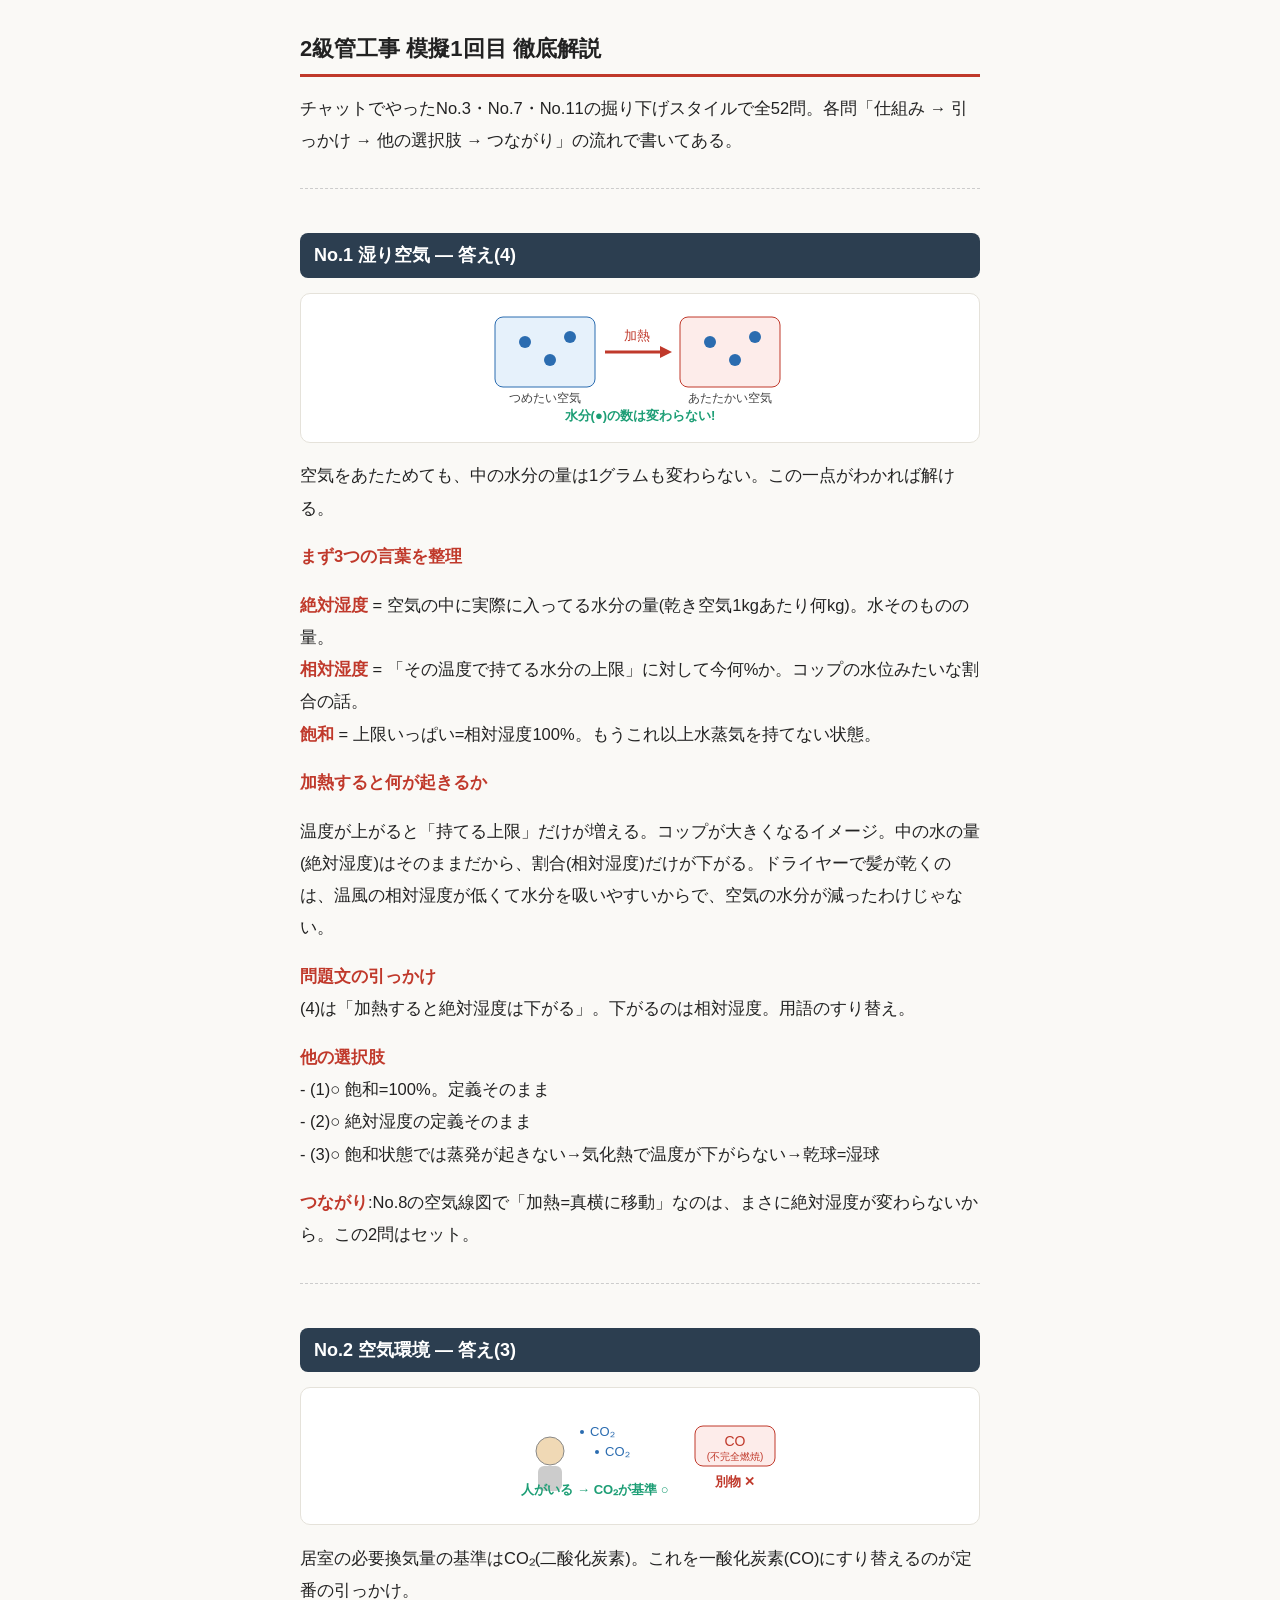
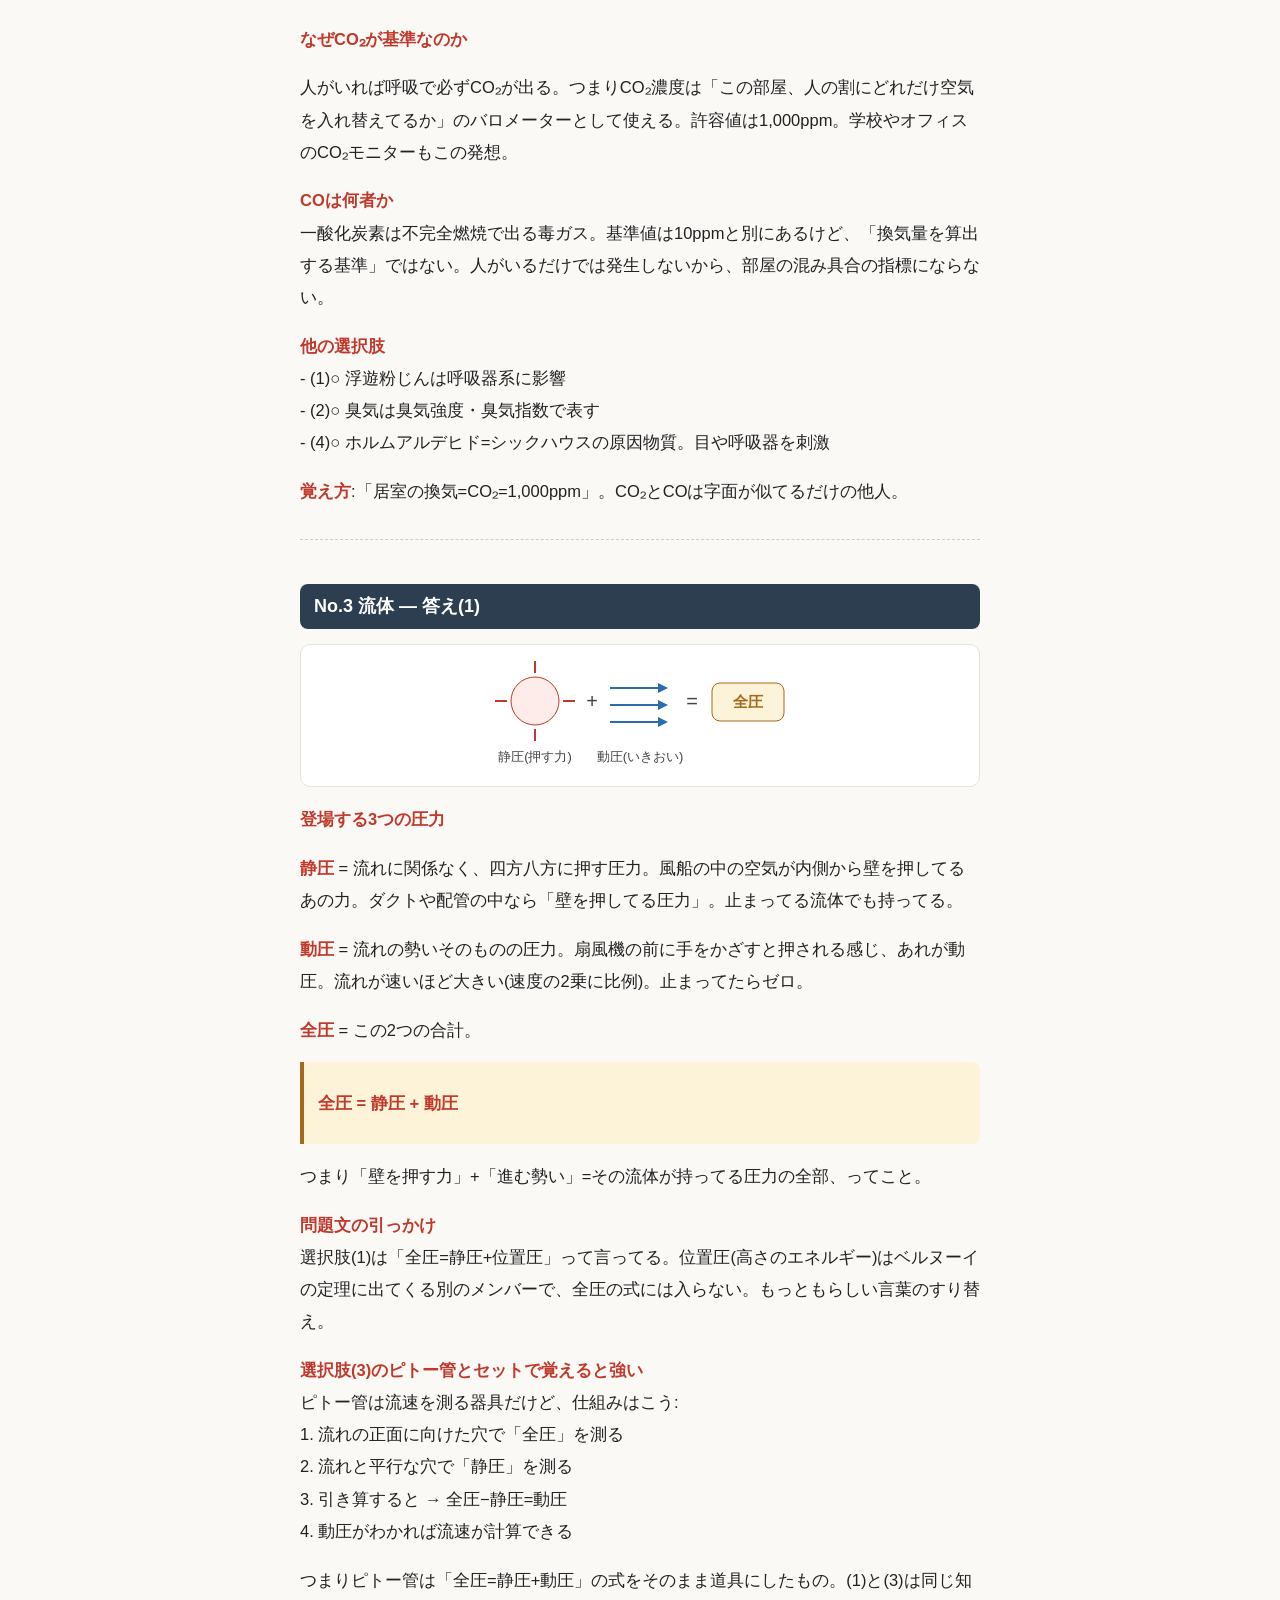
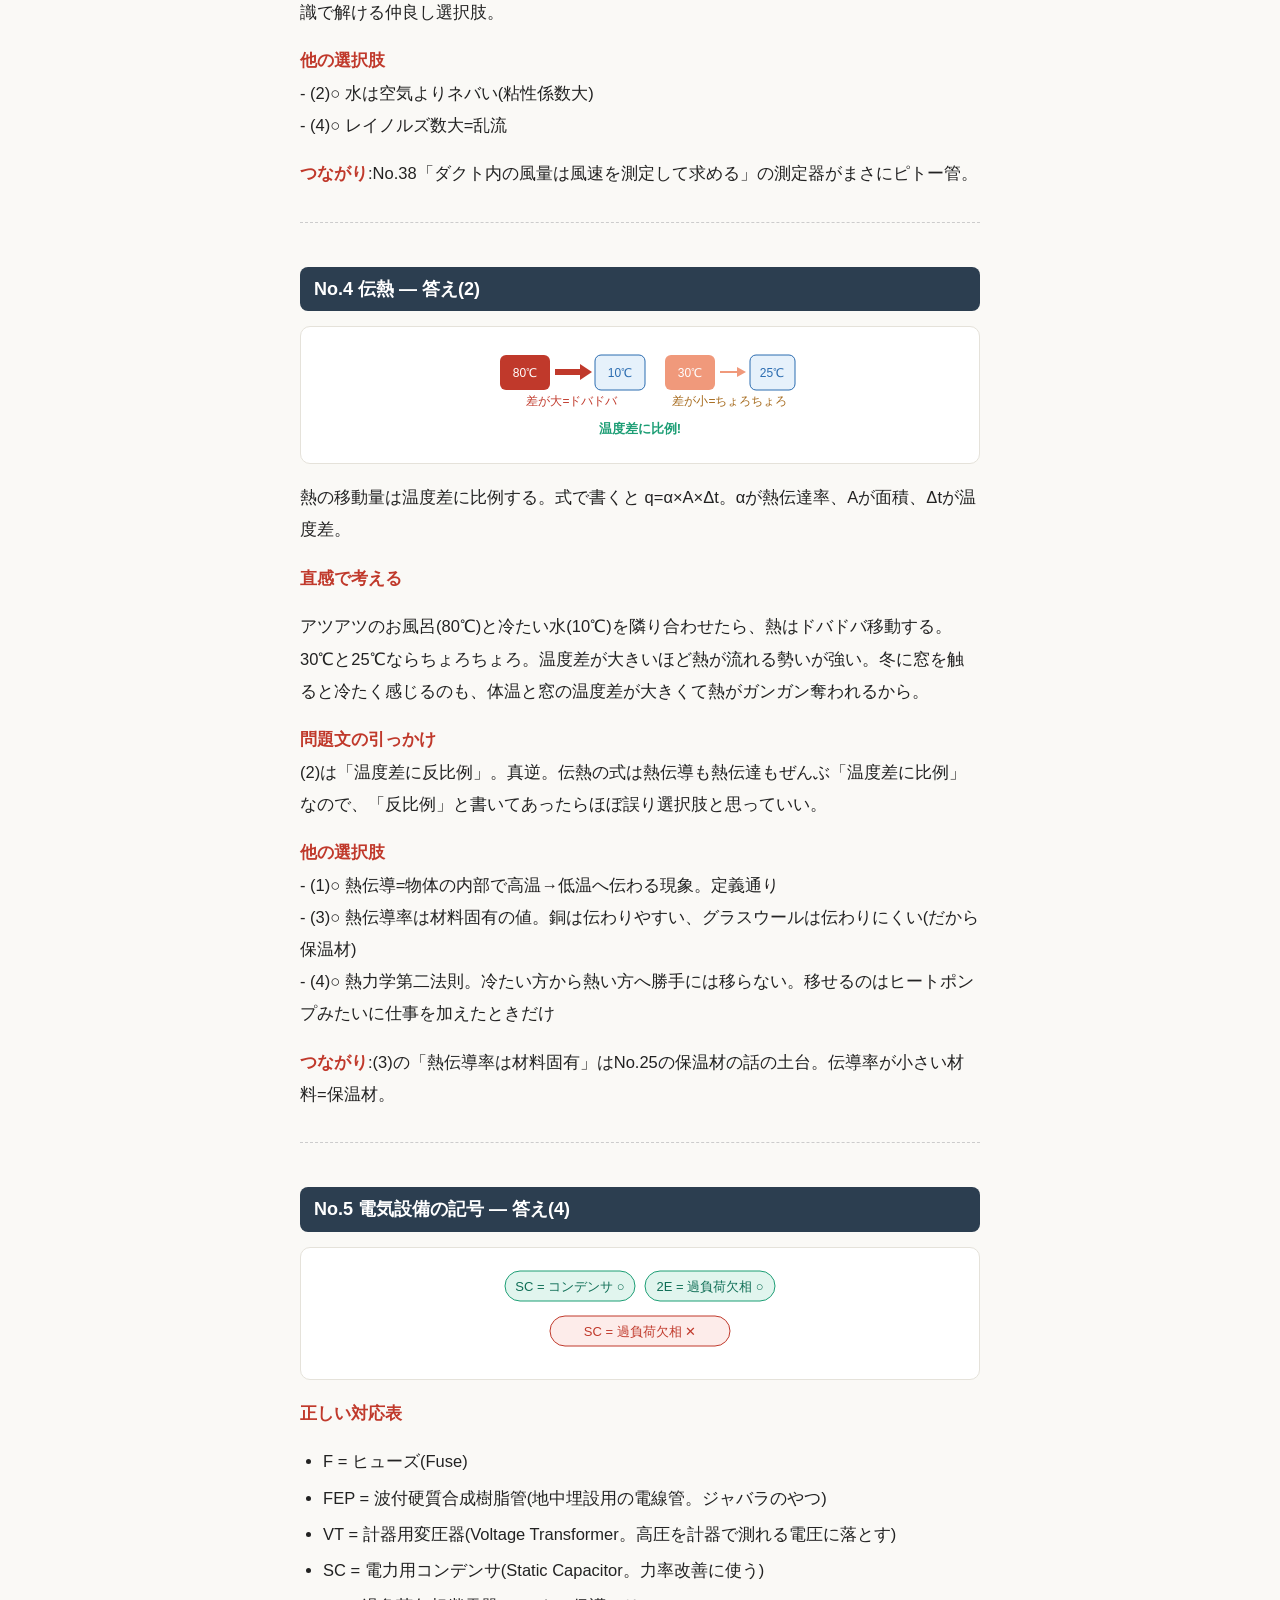
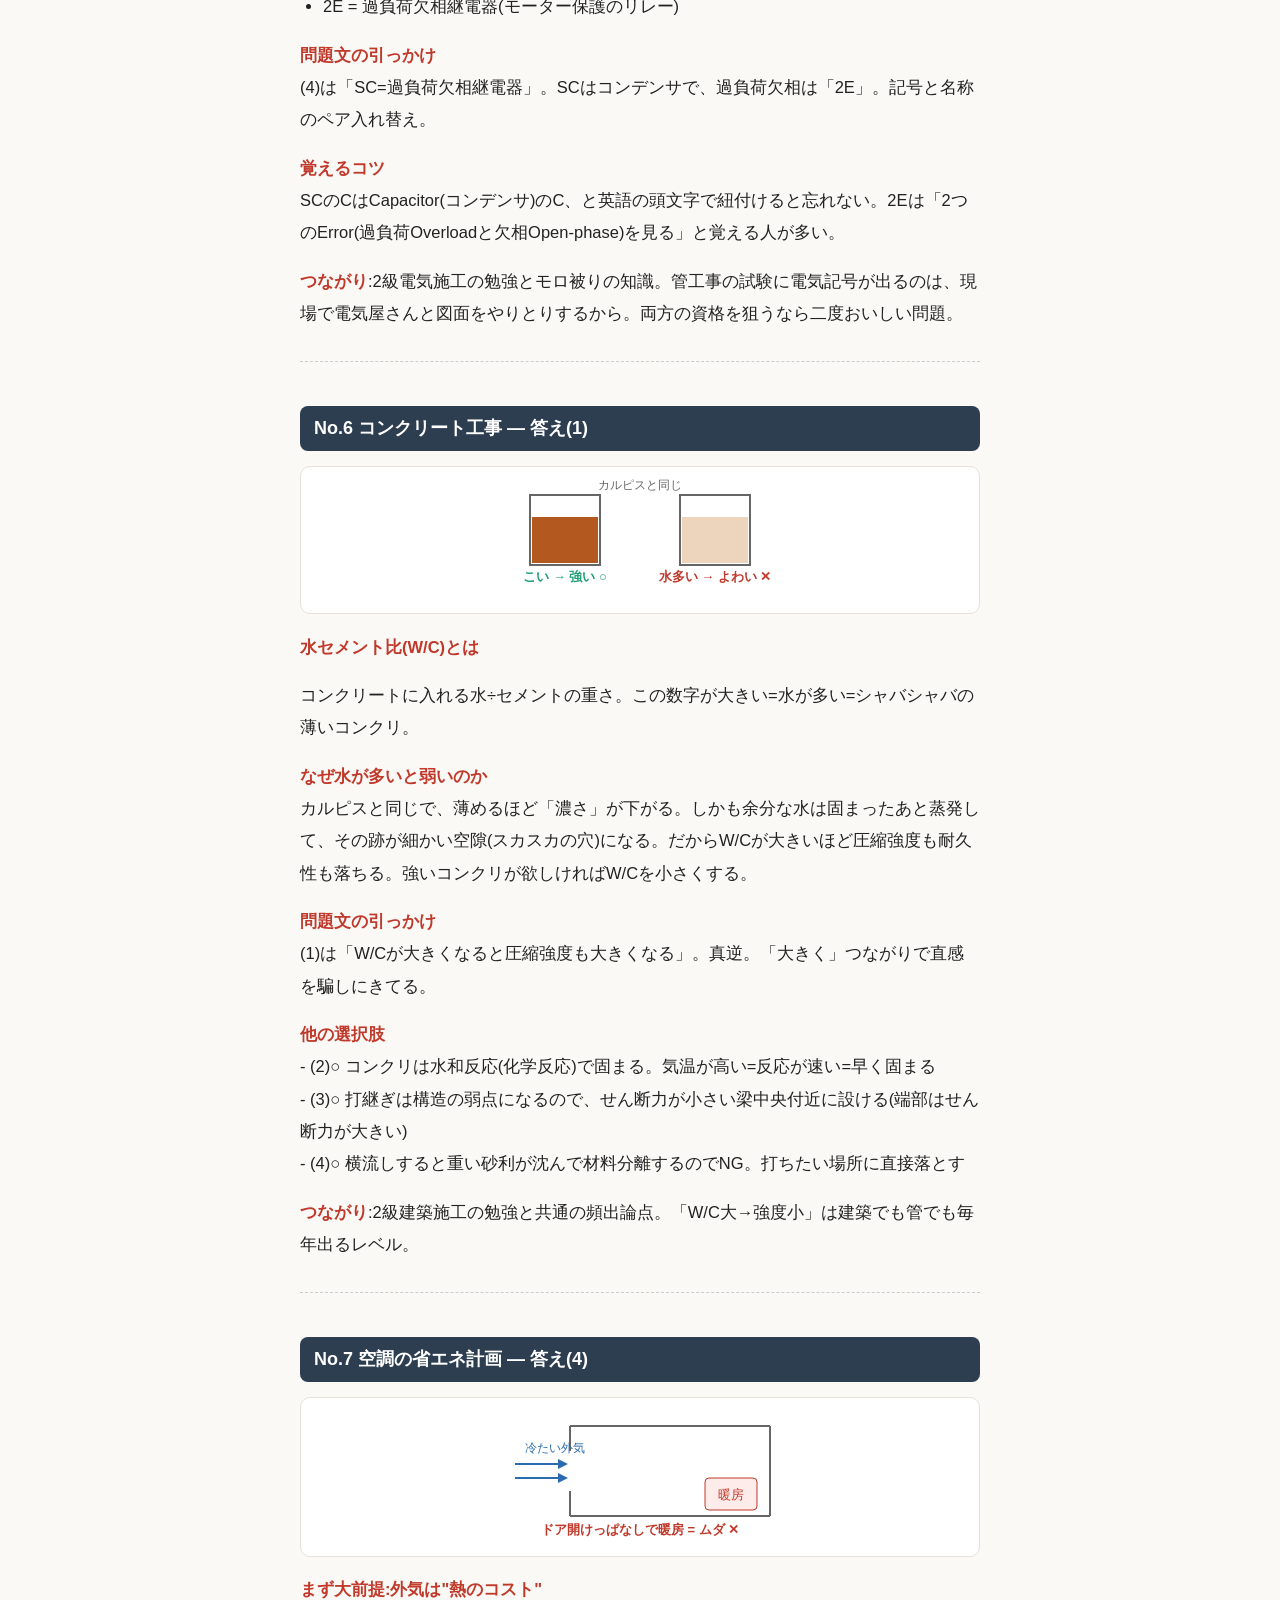
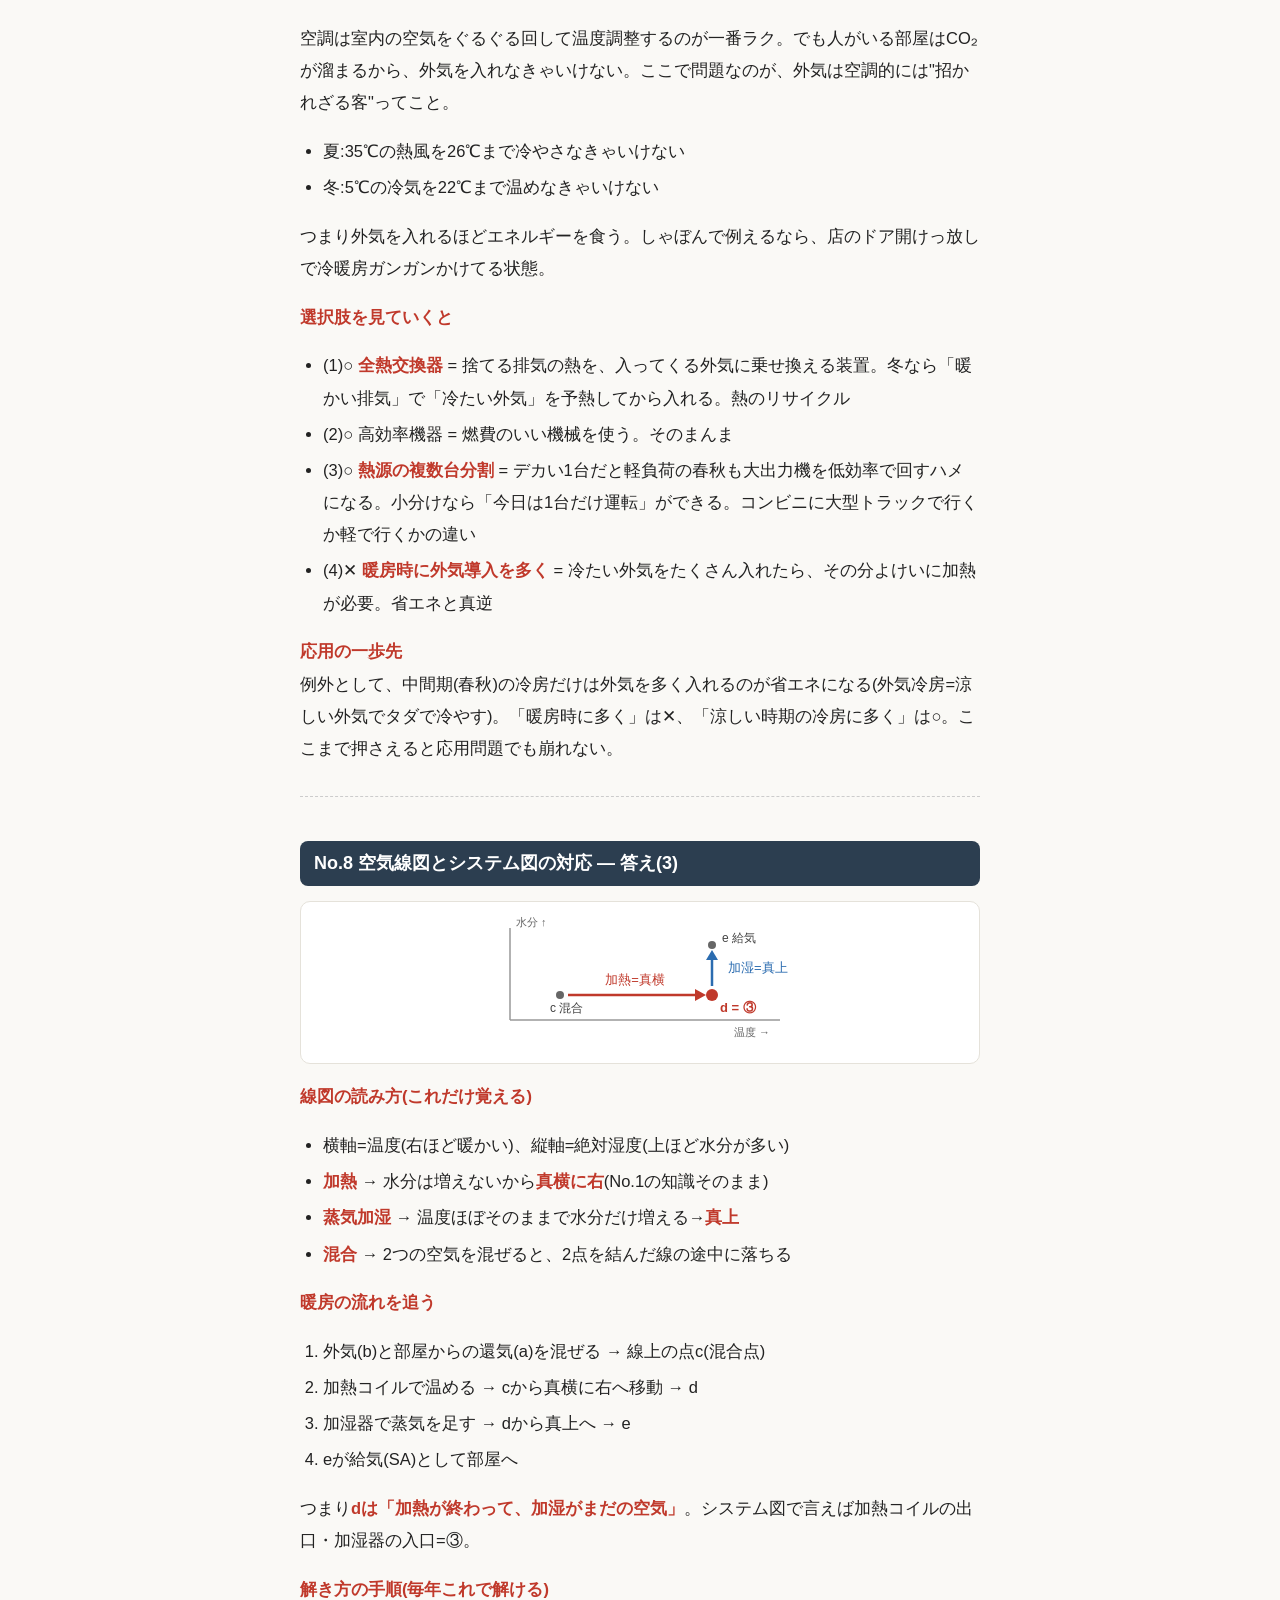
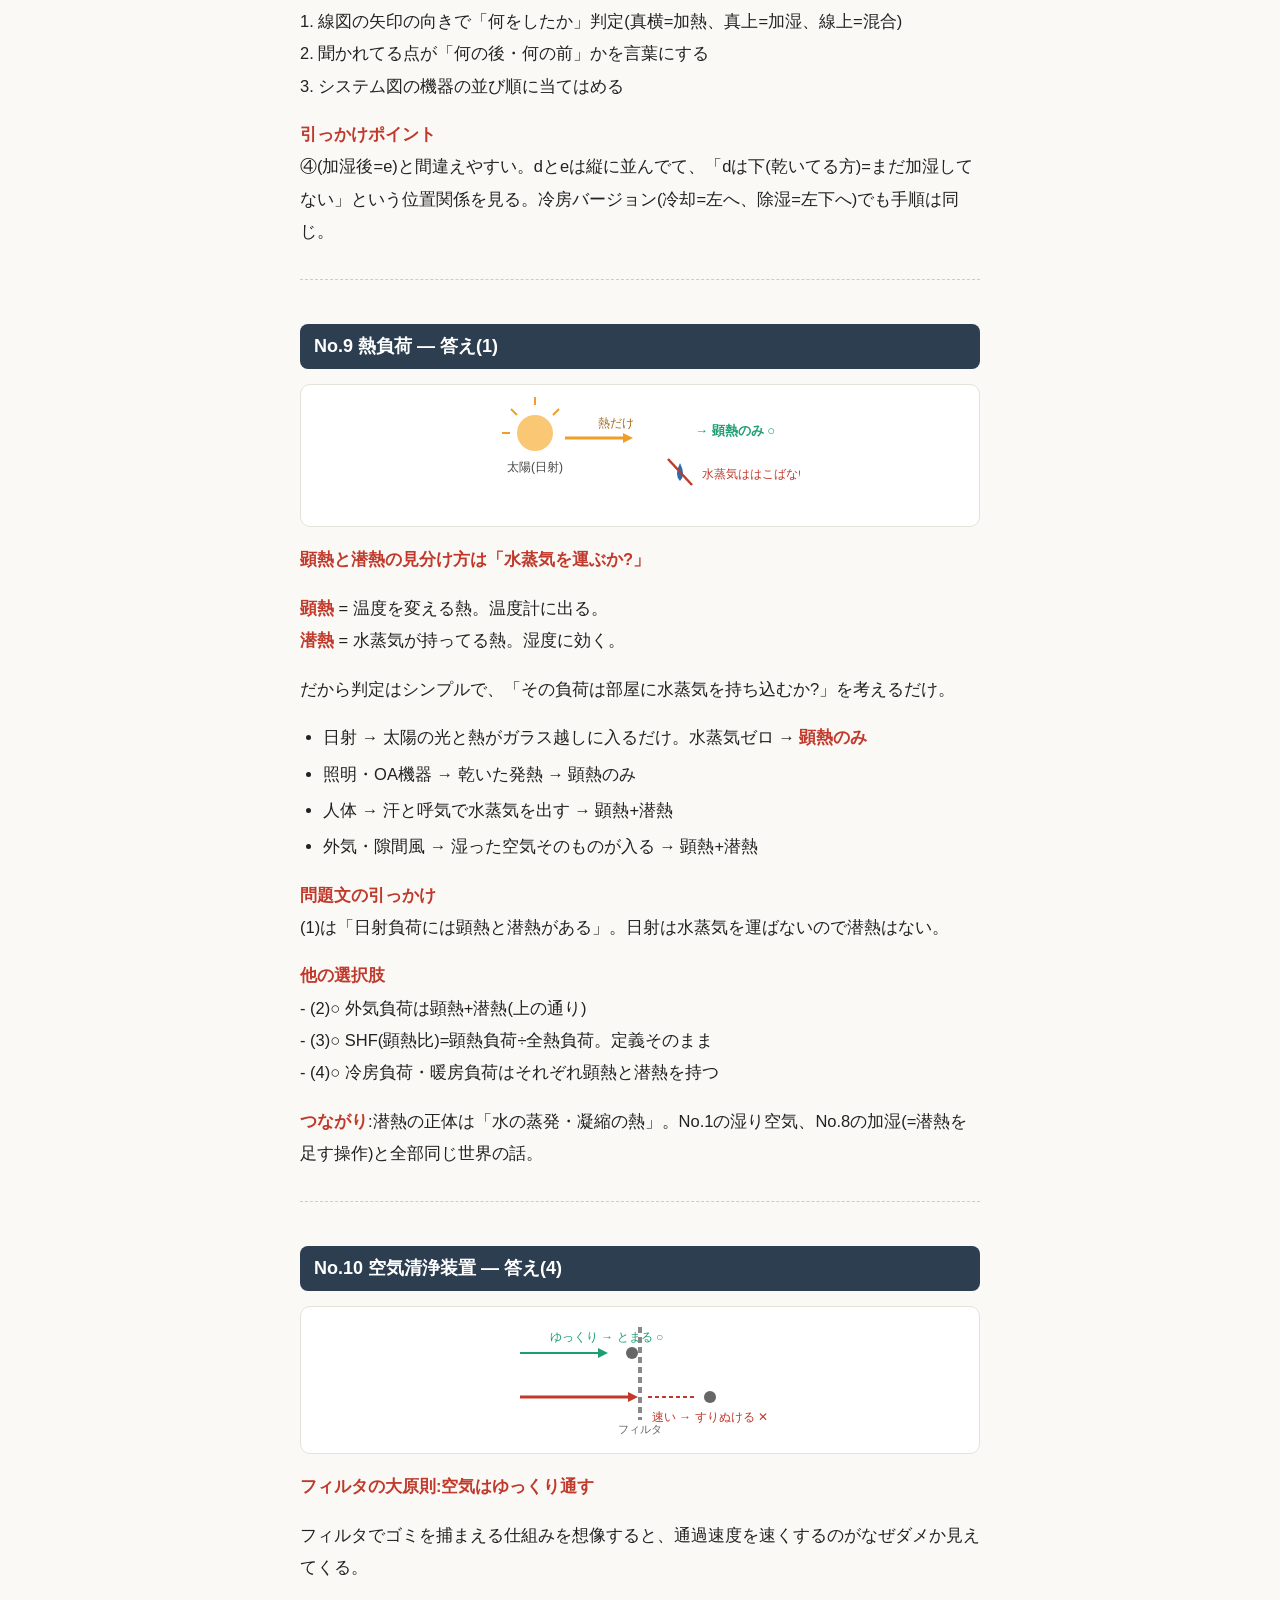
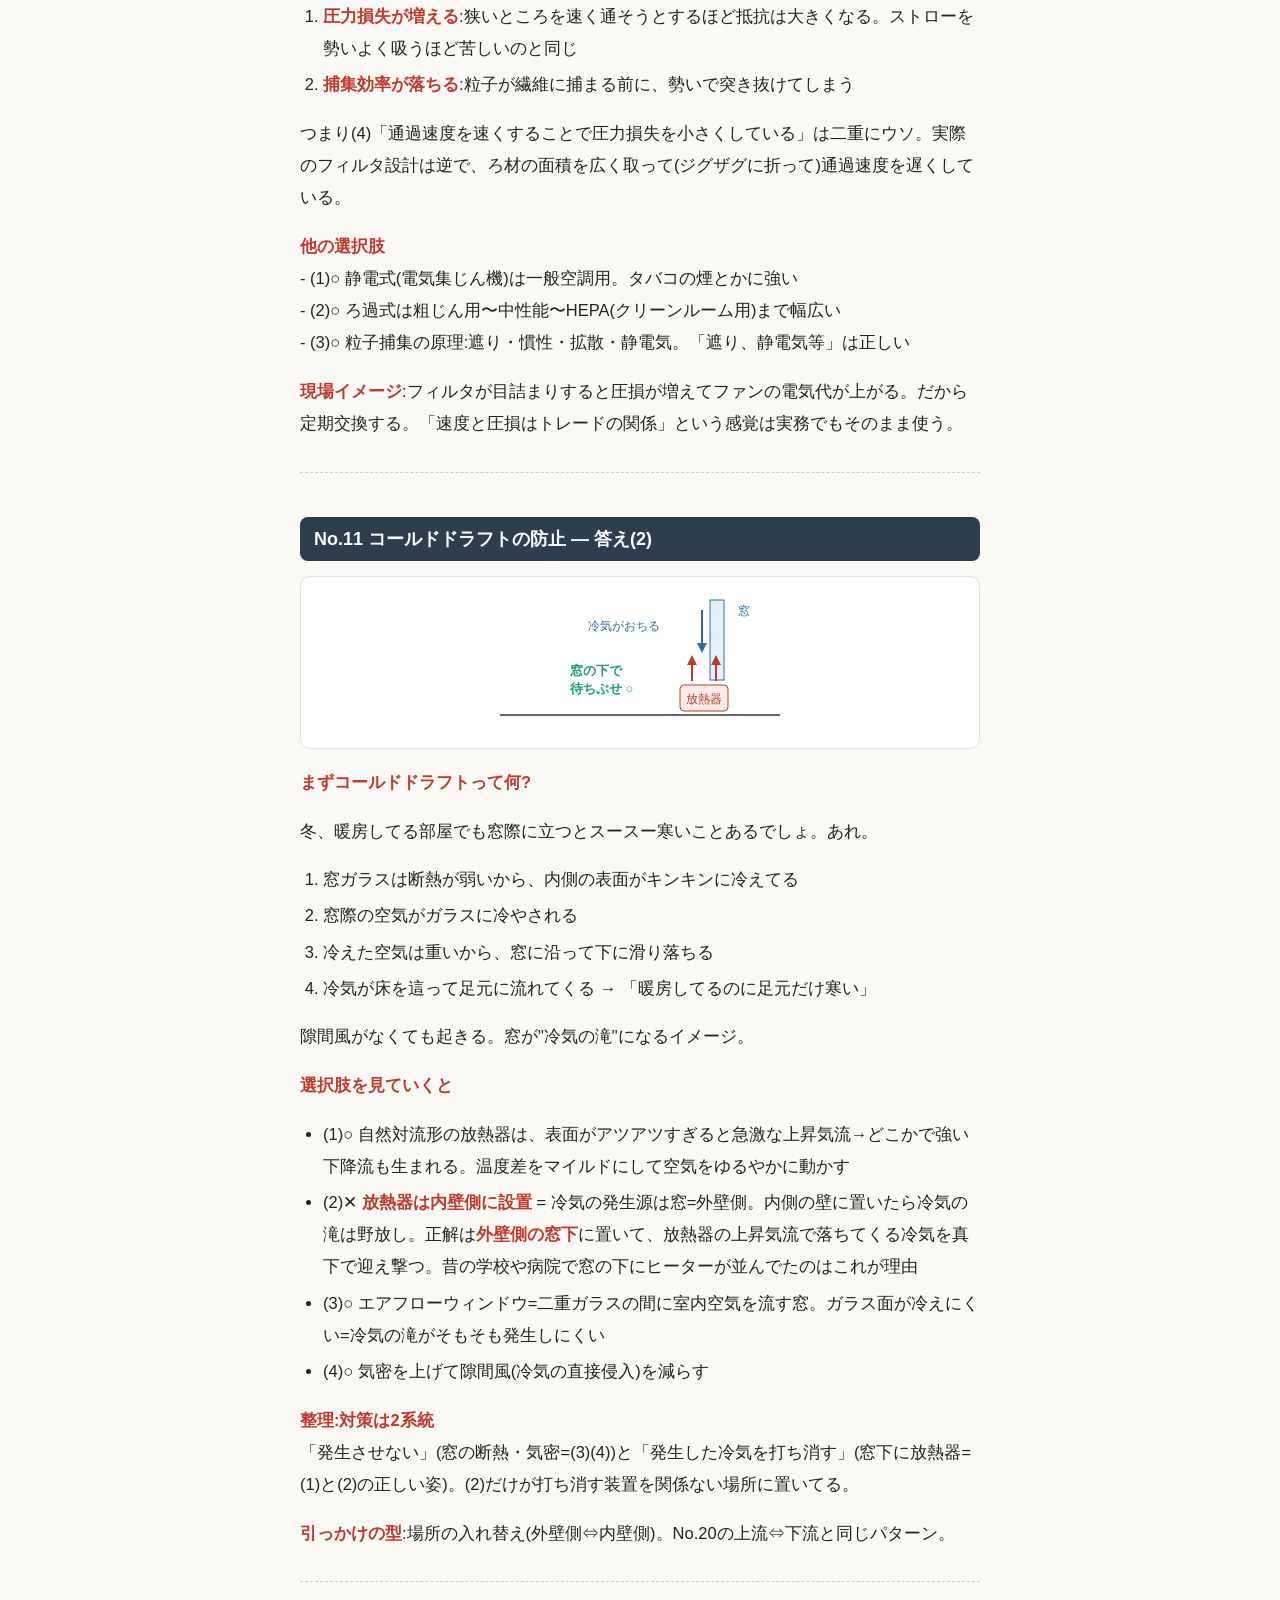
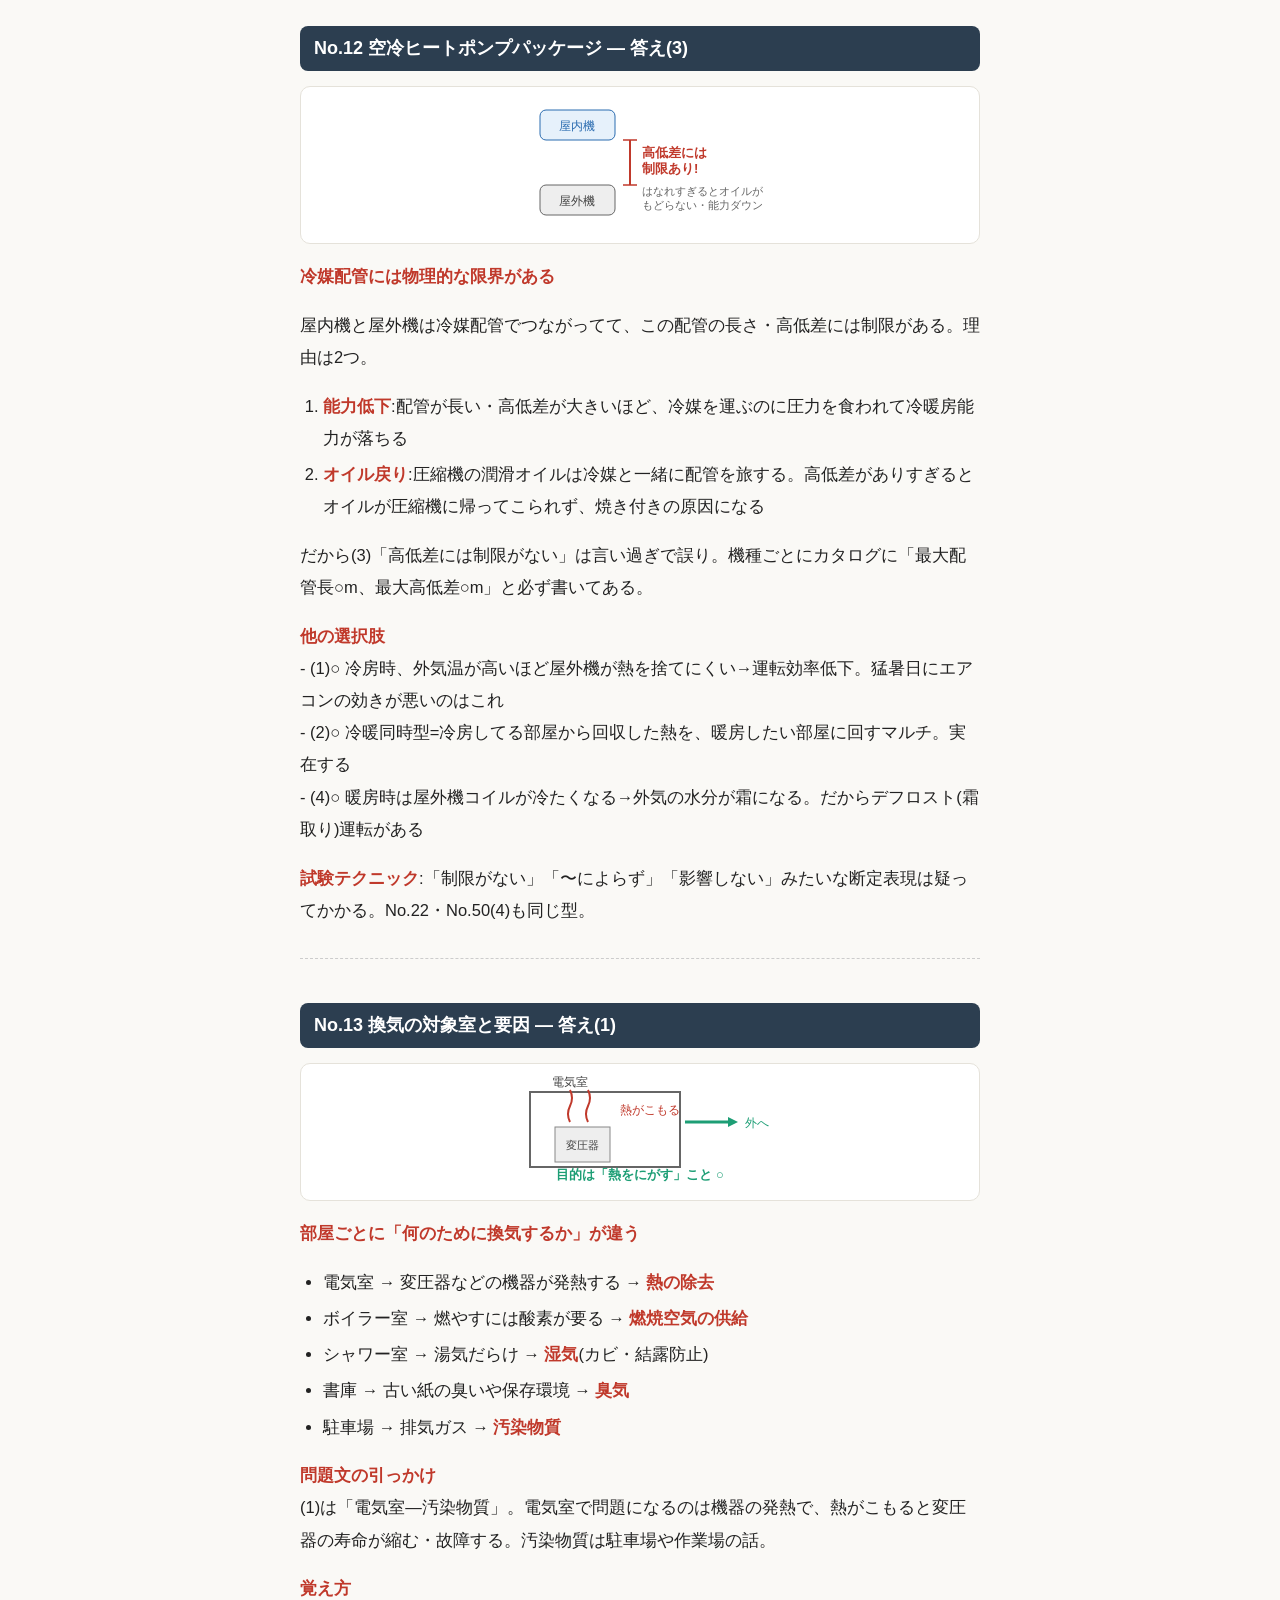
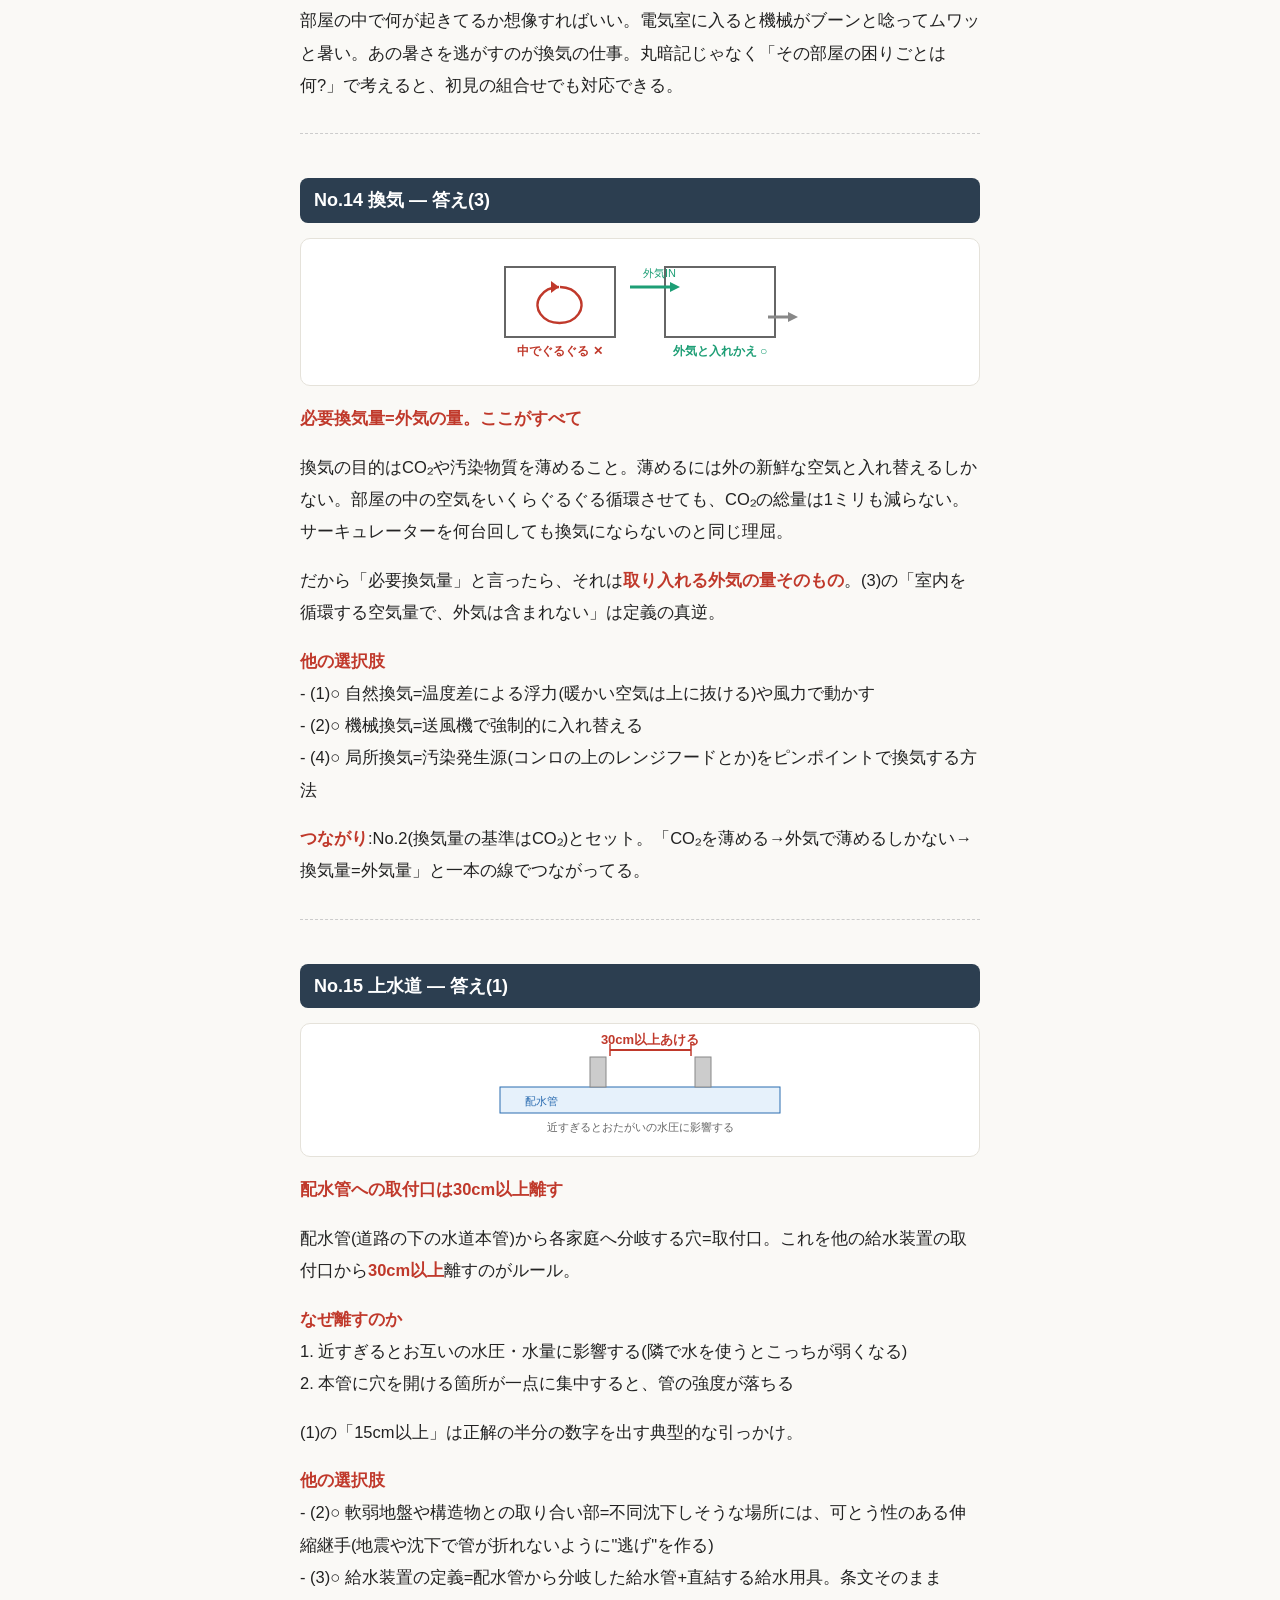
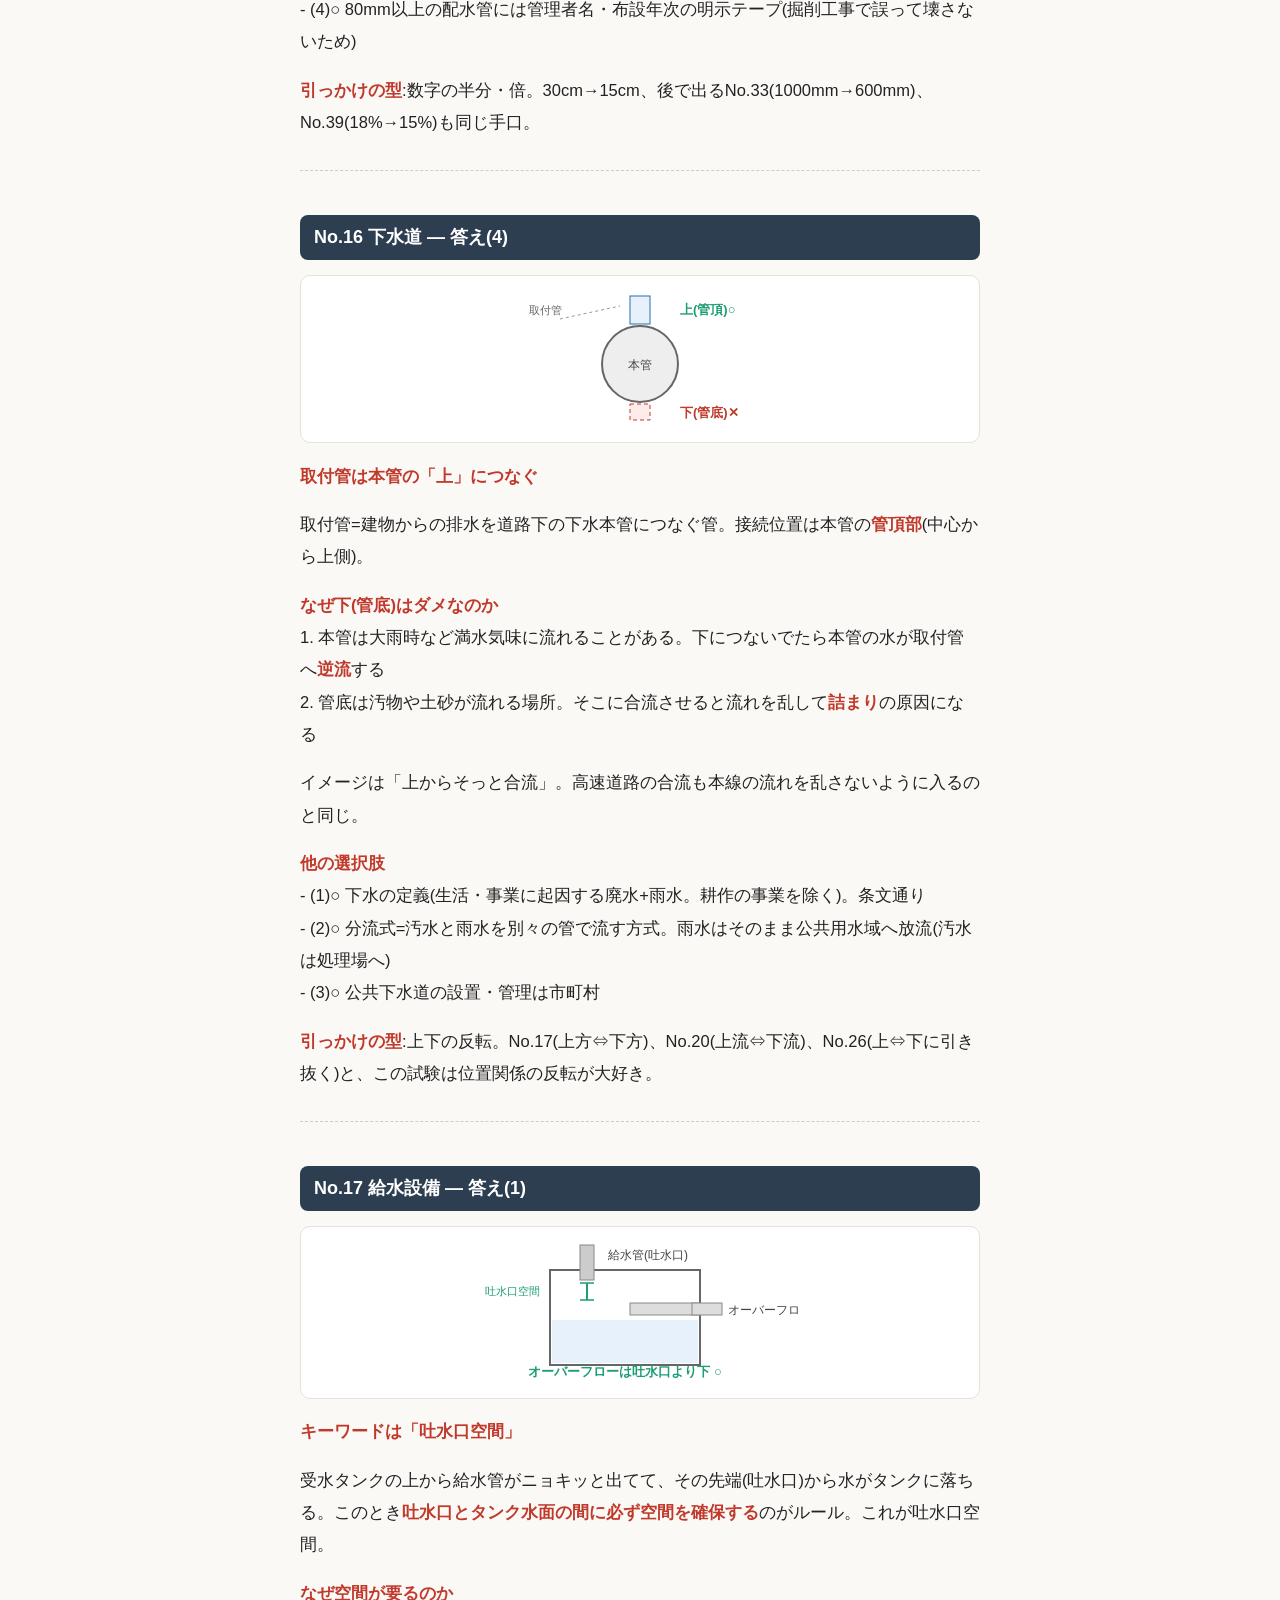
==== kankouji-mogi1-kaisetsu.html @ dda2472f "Add files via upload" ====
<!DOCTYPE html>
<html lang="ja">
<head>
<meta charset="UTF-8">
<meta name="viewport" content="width=device-width, initial-scale=1.0">
<title>2級管工事 模擬1回目 徹底解説(イラスト入り)</title>
<style>
  body { font-family: -apple-system, "Hiragino Sans", "Noto Sans JP", sans-serif; font-size: 16.5px; line-height: 1.95; color: #222; background: #faf9f6; margin: 0; padding: 16px; }
  main { max-width: 680px; margin: 0 auto; }
  h1 { font-size: 22px; border-bottom: 3px solid #c0392b; padding-bottom: 8px; line-height: 1.6; }
  h2 { font-size: 18px; background: #2c3e50; color: #fff; padding: 8px 14px; border-radius: 8px; margin-top: 44px; line-height: 1.6; }
  h1 + p, h2 + p { margin-top: 14px; }
  strong { color: #c0392b; }
  blockquote { background: #fdf3d8; border-left: 4px solid #a5691b; margin: 12px 0; padding: 8px 14px; border-radius: 0 8px 8px 0; }
  ul, ol { padding-left: 1.4em; }
  li { margin: 4px 0; }
  hr { border: none; border-top: 1px dashed #ccc; margin: 32px 0; }
  .ill { text-align: center; margin: 14px 0; background: #fff; border: 1px solid #e5e2da; border-radius: 10px; padding: 8px 0; }
  .ill svg { max-width: 100%; height: auto; }
</style>
</head>
<body>
<main>
<h1>2級管工事 模擬1回目 徹底解説</h1>
<p>チャットでやったNo.3・No.7・No.11の掘り下げスタイルで全52問。各問「仕組み → 引っかけ → 他の選択肢 → つながり」の流れで書いてある。</p>
<hr />
<h2>No.1 湿り空気 — 答え(4)</h2>
<div class="ill"><svg viewBox="0 0 320 122" width="320"><rect x="15" y="15" width="100" height="70" rx="8" fill="#e6f1fb" stroke="#2b6cb0"/><circle cx="45" cy="40" r="6" fill="#2b6cb0"/><circle cx="70" cy="58" r="6" fill="#2b6cb0"/><circle cx="90" cy="35" r="6" fill="#2b6cb0"/><text x="65" y="100" font-size="12" fill="#444" text-anchor="middle">つめたい空気</text><line x1="125" y1="50" x2="182" y2="50" stroke="#c0392b" stroke-width="3"/><polygon points="192,50 180,44 180,56" fill="#c0392b"/><text x="157" y="38" font-size="13" fill="#c0392b" text-anchor="middle">加熱</text><rect x="200" y="15" width="100" height="70" rx="8" fill="#fdecea" stroke="#c0392b"/><circle cx="230" cy="40" r="6" fill="#2b6cb0"/><circle cx="255" cy="58" r="6" fill="#2b6cb0"/><circle cx="275" cy="35" r="6" fill="#2b6cb0"/><text x="250" y="100" font-size="12" fill="#444" text-anchor="middle">あたたかい空気</text><text x="160" y="118" font-size="13" fill="#1d9e75" text-anchor="middle" font-weight="bold">水分(●)の数は変わらない!</text></svg></div>
<p>空気をあたためても、中の水分の量は1グラムも変わらない。この一点がわかれば解ける。</p>
<p><strong>まず3つの言葉を整理</strong></p>
<p><strong>絶対湿度</strong> = 空気の中に実際に入ってる水分の量(乾き空気1kgあたり何kg)。水そのものの量。<br />
<strong>相対湿度</strong> = 「その温度で持てる水分の上限」に対して今何%か。コップの水位みたいな割合の話。<br />
<strong>飽和</strong> = 上限いっぱい=相対湿度100%。もうこれ以上水蒸気を持てない状態。</p>
<p><strong>加熱すると何が起きるか</strong></p>
<p>温度が上がると「持てる上限」だけが増える。コップが大きくなるイメージ。中の水の量(絶対湿度)はそのままだから、割合(相対湿度)だけが下がる。ドライヤーで髪が乾くのは、温風の相対湿度が低くて水分を吸いやすいからで、空気の水分が減ったわけじゃない。</p>
<p><strong>問題文の引っかけ</strong><br />
(4)は「加熱すると絶対湿度は下がる」。下がるのは相対湿度。用語のすり替え。</p>
<p><strong>他の選択肢</strong><br />
- (1)○ 飽和=100%。定義そのまま<br />
- (2)○ 絶対湿度の定義そのまま<br />
- (3)○ 飽和状態では蒸発が起きない→気化熱で温度が下がらない→乾球=湿球</p>
<p><strong>つながり</strong>:No.8の空気線図で「加熱=真横に移動」なのは、まさに絶対湿度が変わらないから。この2問はセット。</p>
<hr />
<h2>No.2 空気環境 — 答え(3)</h2>
<div class="ill"><svg viewBox="0 0 320 110" width="320"><circle cx="70" cy="55" r="14" fill="#f0d9b5" stroke="#888"/><rect x="58" y="70" width="24" height="25" rx="6" fill="#ccc"/><text x="110" y="40" font-size="13" fill="#2b6cb0">CO₂</text><text x="125" y="60" font-size="13" fill="#2b6cb0">CO₂</text><circle cx="102" cy="36" r="2" fill="#2b6cb0"/><circle cx="117" cy="56" r="2" fill="#2b6cb0"/><text x="115" y="98" font-size="13" fill="#1d9e75" text-anchor="middle" font-weight="bold">人がいる → CO₂が基準 ○</text><rect x="215" y="30" width="80" height="40" rx="8" fill="#fdecea" stroke="#c0392b"/><text x="255" y="50" font-size="14" fill="#c0392b" text-anchor="middle">CO</text><text x="255" y="64" font-size="10" fill="#c0392b" text-anchor="middle">(不完全燃焼)</text><text x="255" y="90" font-size="13" fill="#c0392b" text-anchor="middle" font-weight="bold">別物 ✕</text></svg></div>
<p>居室の必要換気量の基準はCO₂(二酸化炭素)。これを一酸化炭素(CO)にすり替えるのが定番の引っかけ。</p>
<p><strong>なぜCO₂が基準なのか</strong></p>
<p>人がいれば呼吸で必ずCO₂が出る。つまりCO₂濃度は「この部屋、人の割にどれだけ空気を入れ替えてるか」のバロメーターとして使える。許容値は1,000ppm。学校やオフィスのCO₂モニターもこの発想。</p>
<p><strong>COは何者か</strong><br />
一酸化炭素は不完全燃焼で出る毒ガス。基準値は10ppmと別にあるけど、「換気量を算出する基準」ではない。人がいるだけでは発生しないから、部屋の混み具合の指標にならない。</p>
<p><strong>他の選択肢</strong><br />
- (1)○ 浮遊粉じんは呼吸器系に影響<br />
- (2)○ 臭気は臭気強度・臭気指数で表す<br />
- (4)○ ホルムアルデヒド=シックハウスの原因物質。目や呼吸器を刺激</p>
<p><strong>覚え方</strong>:「居室の換気=CO₂=1,000ppm」。CO₂とCOは字面が似てるだけの他人。</p>
<hr />
<h2>No.3 流体 — 答え(1)</h2>
<div class="ill"><svg viewBox="0 0 320 115" width="320"><circle cx="55" cy="48" r="24" fill="#fdecea" stroke="#c0392b"/><line x1="55" y1="20" x2="55" y2="8" stroke="#c0392b" stroke-width="2"/><line x1="55" y1="76" x2="55" y2="88" stroke="#c0392b" stroke-width="2"/><line x1="27" y1="48" x2="15" y2="48" stroke="#c0392b" stroke-width="2"/><line x1="83" y1="48" x2="95" y2="48" stroke="#c0392b" stroke-width="2"/><text x="55" y="108" font-size="13" fill="#444" text-anchor="middle">静圧(押す力)</text><text x="112" y="55" font-size="20" fill="#444" text-anchor="middle">+</text><line x1="130" y1="35" x2="180" y2="35" stroke="#2b6cb0" stroke-width="2"/><polygon points="188,35 178,30 178,40" fill="#2b6cb0"/><line x1="130" y1="52" x2="180" y2="52" stroke="#2b6cb0" stroke-width="2"/><polygon points="188,52 178,47 178,57" fill="#2b6cb0"/><line x1="130" y1="69" x2="180" y2="69" stroke="#2b6cb0" stroke-width="2"/><polygon points="188,69 178,64 178,74" fill="#2b6cb0"/><text x="160" y="108" font-size="13" fill="#444" text-anchor="middle">動圧(いきおい)</text><text x="212" y="55" font-size="20" fill="#444" text-anchor="middle">=</text><rect x="232" y="30" width="72" height="38" rx="8" fill="#fdf3d8" stroke="#a5691b"/><text x="268" y="54" font-size="15" fill="#a5691b" text-anchor="middle" font-weight="bold">全圧</text></svg></div>
<p><strong>登場する3つの圧力</strong></p>
<p><strong>静圧</strong> = 流れに関係なく、四方八方に押す圧力。風船の中の空気が内側から壁を押してるあの力。ダクトや配管の中なら「壁を押してる圧力」。止まってる流体でも持ってる。</p>
<p><strong>動圧</strong> = 流れの勢いそのものの圧力。扇風機の前に手をかざすと押される感じ、あれが動圧。流れが速いほど大きい(速度の2乗に比例)。止まってたらゼロ。</p>
<p><strong>全圧</strong> = この2つの合計。</p>
<blockquote>
<p><strong>全圧 = 静圧 + 動圧</strong></p>
</blockquote>
<p>つまり「壁を押す力」+「進む勢い」=その流体が持ってる圧力の全部、ってこと。</p>
<p><strong>問題文の引っかけ</strong><br />
選択肢(1)は「全圧=静圧+位置圧」って言ってる。位置圧(高さのエネルギー)はベルヌーイの定理に出てくる別のメンバーで、全圧の式には入らない。もっともらしい言葉のすり替え。</p>
<p><strong>選択肢(3)のピトー管とセットで覚えると強い</strong><br />
ピトー管は流速を測る器具だけど、仕組みはこう:<br />
1. 流れの正面に向けた穴で「全圧」を測る<br />
2. 流れと平行な穴で「静圧」を測る<br />
3. 引き算すると → 全圧−静圧=動圧<br />
4. 動圧がわかれば流速が計算できる</p>
<p>つまりピトー管は「全圧=静圧+動圧」の式をそのまま道具にしたもの。(1)と(3)は同じ知識で解ける仲良し選択肢。</p>
<p><strong>他の選択肢</strong><br />
- (2)○ 水は空気よりネバい(粘性係数大)<br />
- (4)○ レイノルズ数大=乱流</p>
<p><strong>つながり</strong>:No.38「ダクト内の風量は風速を測定して求める」の測定器がまさにピトー管。</p>
<hr />
<h2>No.4 伝熱 — 答え(2)</h2>
<div class="ill"><svg viewBox="0 0 320 110" width="320"><rect x="20" y="20" width="50" height="35" rx="6" fill="#c0392b"/><text x="45" y="42" font-size="12" fill="#fff" text-anchor="middle">80℃</text><rect x="115" y="20" width="50" height="35" rx="6" fill="#e6f1fb" stroke="#2b6cb0"/><text x="140" y="42" font-size="12" fill="#2b6cb0" text-anchor="middle">10℃</text><line x1="75" y1="37" x2="105" y2="37" stroke="#c0392b" stroke-width="6"/><polygon points="112,37 100,29 100,45" fill="#c0392b"/><text x="92" y="70" font-size="12" fill="#c0392b" text-anchor="middle">差が大=ドバドバ</text><rect x="185" y="20" width="50" height="35" rx="6" fill="#f0997b"/><text x="210" y="42" font-size="12" fill="#fff" text-anchor="middle">30℃</text><rect x="270" y="20" width="45" height="35" rx="6" fill="#e6f1fb" stroke="#2b6cb0"/><text x="292" y="42" font-size="12" fill="#2b6cb0" text-anchor="middle">25℃</text><line x1="240" y1="37" x2="260" y2="37" stroke="#f0997b" stroke-width="2"/><polygon points="266,37 257,32 257,42" fill="#f0997b"/><text x="250" y="70" font-size="12" fill="#a5691b" text-anchor="middle">差が小=ちょろちょろ</text><text x="160" y="98" font-size="13" fill="#1d9e75" text-anchor="middle" font-weight="bold">温度差に比例!</text></svg></div>
<p>熱の移動量は温度差に比例する。式で書くと q=α×A×Δt。αが熱伝達率、Aが面積、Δtが温度差。</p>
<p><strong>直感で考える</strong></p>
<p>アツアツのお風呂(80℃)と冷たい水(10℃)を隣り合わせたら、熱はドバドバ移動する。30℃と25℃ならちょろちょろ。温度差が大きいほど熱が流れる勢いが強い。冬に窓を触ると冷たく感じるのも、体温と窓の温度差が大きくて熱がガンガン奪われるから。</p>
<p><strong>問題文の引っかけ</strong><br />
(2)は「温度差に反比例」。真逆。伝熱の式は熱伝導も熱伝達もぜんぶ「温度差に比例」なので、「反比例」と書いてあったらほぼ誤り選択肢と思っていい。</p>
<p><strong>他の選択肢</strong><br />
- (1)○ 熱伝導=物体の内部で高温→低温へ伝わる現象。定義通り<br />
- (3)○ 熱伝導率は材料固有の値。銅は伝わりやすい、グラスウールは伝わりにくい(だから保温材)<br />
- (4)○ 熱力学第二法則。冷たい方から熱い方へ勝手には移らない。移せるのはヒートポンプみたいに仕事を加えたときだけ</p>
<p><strong>つながり</strong>:(3)の「熱伝導率は材料固有」はNo.25の保温材の話の土台。伝導率が小さい材料=保温材。</p>
<hr />
<h2>No.5 電気設備の記号 — 答え(4)</h2>
<div class="ill"><svg viewBox="0 0 320 105" width="320"><rect x="25" y="15" width="130" height="30" rx="15" fill="#e1f5ee" stroke="#1d9e75"/><text x="90" y="35" font-size="13" fill="#0f6e56" text-anchor="middle">SC = コンデンサ ○</text><rect x="165" y="15" width="130" height="30" rx="15" fill="#e1f5ee" stroke="#1d9e75"/><text x="230" y="35" font-size="13" fill="#0f6e56" text-anchor="middle">2E = 過負荷欠相 ○</text><rect x="70" y="60" width="180" height="30" rx="15" fill="#fdecea" stroke="#c0392b"/><text x="160" y="80" font-size="13" fill="#c0392b" text-anchor="middle">SC = 過負荷欠相 ✕</text></svg></div>
<p><strong>正しい対応表</strong></p>
<ul>
<li>F = ヒューズ(Fuse)</li>
<li>FEP = 波付硬質合成樹脂管(地中埋設用の電線管。ジャバラのやつ)</li>
<li>VT = 計器用変圧器(Voltage Transformer。高圧を計器で測れる電圧に落とす)</li>
<li>SC = 電力用コンデンサ(Static Capacitor。力率改善に使う)</li>
<li>2E = 過負荷欠相継電器(モーター保護のリレー)</li>
</ul>
<p><strong>問題文の引っかけ</strong><br />
(4)は「SC=過負荷欠相継電器」。SCはコンデンサで、過負荷欠相は「2E」。記号と名称のペア入れ替え。</p>
<p><strong>覚えるコツ</strong><br />
SCのCはCapacitor(コンデンサ)のC、と英語の頭文字で紐付けると忘れない。2Eは「2つのError(過負荷Overloadと欠相Open-phase)を見る」と覚える人が多い。</p>
<p><strong>つながり</strong>:2級電気施工の勉強とモロ被りの知識。管工事の試験に電気記号が出るのは、現場で電気屋さんと図面をやりとりするから。両方の資格を狙うなら二度おいしい問題。</p>
<hr />
<h2>No.6 コンクリート工事 — 答え(1)</h2>
<div class="ill"><svg viewBox="0 0 320 120" width="320"><rect x="52" y="42" width="66" height="46" fill="#b3591f"/><rect x="50" y="20" width="70" height="70" fill="none" stroke="#666" stroke-width="2"/><text x="85" y="106" font-size="13" fill="#1d9e75" text-anchor="middle" font-weight="bold">こい → 強い ○</text><rect x="202" y="42" width="66" height="46" fill="#ecd4bd"/><rect x="200" y="20" width="70" height="70" fill="none" stroke="#666" stroke-width="2"/><text x="235" y="106" font-size="13" fill="#c0392b" text-anchor="middle" font-weight="bold">水多い → よわい ✕</text><text x="160" y="14" font-size="12" fill="#666" text-anchor="middle">カルピスと同じ</text></svg></div>
<p><strong>水セメント比(W/C)とは</strong></p>
<p>コンクリートに入れる水÷セメントの重さ。この数字が大きい=水が多い=シャバシャバの薄いコンクリ。</p>
<p><strong>なぜ水が多いと弱いのか</strong><br />
カルピスと同じで、薄めるほど「濃さ」が下がる。しかも余分な水は固まったあと蒸発して、その跡が細かい空隙(スカスカの穴)になる。だからW/Cが大きいほど圧縮強度も耐久性も落ちる。強いコンクリが欲しければW/Cを小さくする。</p>
<p><strong>問題文の引っかけ</strong><br />
(1)は「W/Cが大きくなると圧縮強度も大きくなる」。真逆。「大きく」つながりで直感を騙しにきてる。</p>
<p><strong>他の選択肢</strong><br />
- (2)○ コンクリは水和反応(化学反応)で固まる。気温が高い=反応が速い=早く固まる<br />
- (3)○ 打継ぎは構造の弱点になるので、せん断力が小さい梁中央付近に設ける(端部はせん断力が大きい)<br />
- (4)○ 横流しすると重い砂利が沈んで材料分離するのでNG。打ちたい場所に直接落とす</p>
<p><strong>つながり</strong>:2級建築施工の勉強と共通の頻出論点。「W/C大→強度小」は建築でも管でも毎年出るレベル。</p>
<hr />
<h2>No.7 空調の省エネ計画 — 答え(4)</h2>
<div class="ill"><svg viewBox="0 0 320 132" width="320"><line x1="90" y1="20" x2="290" y2="20" stroke="#666" stroke-width="2"/><line x1="290" y1="20" x2="290" y2="110" stroke="#666" stroke-width="2"/><line x1="90" y1="110" x2="290" y2="110" stroke="#666" stroke-width="2"/><line x1="90" y1="20" x2="90" y2="45" stroke="#666" stroke-width="2"/><line x1="90" y1="85" x2="90" y2="110" stroke="#666" stroke-width="2"/><rect x="225" y="72" width="52" height="32" rx="4" fill="#fdecea" stroke="#c0392b"/><text x="251" y="93" font-size="13" fill="#c0392b" text-anchor="middle">暖房</text><line x1="35" y1="58" x2="80" y2="58" stroke="#2b6cb0" stroke-width="2"/><polygon points="88,58 78,53 78,63" fill="#2b6cb0"/><line x1="35" y1="72" x2="80" y2="72" stroke="#2b6cb0" stroke-width="2"/><polygon points="88,72 78,67 78,77" fill="#2b6cb0"/><text x="45" y="46" font-size="12" fill="#2b6cb0">冷たい外気</text><text x="160" y="128" font-size="13" fill="#c0392b" text-anchor="middle" font-weight="bold">ドア開けっぱなしで暖房 = ムダ ✕</text></svg></div>
<p><strong>まず大前提:外気は"熱のコスト"</strong></p>
<p>空調は室内の空気をぐるぐる回して温度調整するのが一番ラク。でも人がいる部屋はCO₂が溜まるから、外気を入れなきゃいけない。ここで問題なのが、外気は空調的には"招かれざる客"ってこと。</p>
<ul>
<li>夏:35℃の熱風を26℃まで冷やさなきゃいけない</li>
<li>冬:5℃の冷気を22℃まで温めなきゃいけない</li>
</ul>
<p>つまり外気を入れるほどエネルギーを食う。しゃぼんで例えるなら、店のドア開けっ放しで冷暖房ガンガンかけてる状態。</p>
<p><strong>選択肢を見ていくと</strong></p>
<ul>
<li>(1)○ <strong>全熱交換器</strong> = 捨てる排気の熱を、入ってくる外気に乗せ換える装置。冬なら「暖かい排気」で「冷たい外気」を予熱してから入れる。熱のリサイクル</li>
<li>(2)○ 高効率機器 = 燃費のいい機械を使う。そのまんま</li>
<li>(3)○ <strong>熱源の複数台分割</strong> = デカい1台だと軽負荷の春秋も大出力機を低効率で回すハメになる。小分けなら「今日は1台だけ運転」ができる。コンビニに大型トラックで行くか軽で行くかの違い</li>
<li>(4)✕ <strong>暖房時に外気導入を多く</strong> = 冷たい外気をたくさん入れたら、その分よけいに加熱が必要。省エネと真逆</li>
</ul>
<p><strong>応用の一歩先</strong><br />
例外として、中間期(春秋)の冷房だけは外気を多く入れるのが省エネになる(外気冷房=涼しい外気でタダで冷やす)。「暖房時に多く」は✕、「涼しい時期の冷房に多く」は○。ここまで押さえると応用問題でも崩れない。</p>
<hr />
<h2>No.8 空気線図とシステム図の対応 — 答え(3)</h2>
<div class="ill"><svg viewBox="0 0 320 135" width="320"><line x1="30" y1="110" x2="300" y2="110" stroke="#999" stroke-width="1.5"/><line x1="30" y1="110" x2="30" y2="18" stroke="#999" stroke-width="1.5"/><text x="290" y="126" font-size="11" fill="#666" text-anchor="end">温度 →</text><text x="36" y="16" font-size="11" fill="#666">水分 ↑</text><line x1="88" y1="85" x2="218" y2="85" stroke="#c0392b" stroke-width="2.5"/><polygon points="226,85 215,79 215,91" fill="#c0392b"/><text x="155" y="74" font-size="13" fill="#c0392b" text-anchor="middle">加熱=真横</text><line x1="232" y1="76" x2="232" y2="48" stroke="#2b6cb0" stroke-width="2.5"/><polygon points="232,40 226,50 238,50" fill="#2b6cb0"/><text x="248" y="62" font-size="13" fill="#2b6cb0">加湿=真上</text><circle cx="80" cy="85" r="4" fill="#666"/><text x="70" y="102" font-size="12" fill="#444">c 混合</text><circle cx="232" cy="85" r="6" fill="#c0392b"/><text x="240" y="102" font-size="13" fill="#c0392b" font-weight="bold">d = ③</text><circle cx="232" cy="35" r="4" fill="#666"/><text x="242" y="32" font-size="12" fill="#444">e 給気</text></svg></div>
<p><strong>線図の読み方(これだけ覚える)</strong></p>
<ul>
<li>横軸=温度(右ほど暖かい)、縦軸=絶対湿度(上ほど水分が多い)</li>
<li><strong>加熱</strong> → 水分は増えないから<strong>真横に右</strong>(No.1の知識そのまま)</li>
<li><strong>蒸気加湿</strong> → 温度ほぼそのままで水分だけ増える→<strong>真上</strong></li>
<li><strong>混合</strong> → 2つの空気を混ぜると、2点を結んだ線の途中に落ちる</li>
</ul>
<p><strong>暖房の流れを追う</strong></p>
<ol>
<li>外気(b)と部屋からの還気(a)を混ぜる → 線上の点c(混合点)</li>
<li>加熱コイルで温める → cから真横に右へ移動 → d</li>
<li>加湿器で蒸気を足す → dから真上へ → e</li>
<li>eが給気(SA)として部屋へ</li>
</ol>
<p>つまり<strong>dは「加熱が終わって、加湿がまだの空気」</strong>。システム図で言えば加熱コイルの出口・加湿器の入口=③。</p>
<p><strong>解き方の手順(毎年これで解ける)</strong><br />
1. 線図の矢印の向きで「何をしたか」判定(真横=加熱、真上=加湿、線上=混合)<br />
2. 聞かれてる点が「何の後・何の前」かを言葉にする<br />
3. システム図の機器の並び順に当てはめる</p>
<p><strong>引っかけポイント</strong><br />
④(加湿後=e)と間違えやすい。dとeは縦に並んでて、「dは下(乾いてる方)=まだ加湿してない」という位置関係を見る。冷房バージョン(冷却=左へ、除湿=左下へ)でも手順は同じ。</p>
<hr />
<h2>No.9 熱負荷 — 答え(1)</h2>
<div class="ill"><svg viewBox="0 0 320 115" width="320"><circle cx="55" cy="40" r="18" fill="#fac775"/><line x1="55" y1="12" x2="55" y2="4" stroke="#ef9f27" stroke-width="2"/><line x1="30" y1="40" x2="22" y2="40" stroke="#ef9f27" stroke-width="2"/><line x1="37" y1="22" x2="31" y2="16" stroke="#ef9f27" stroke-width="2"/><line x1="73" y1="22" x2="79" y2="16" stroke="#ef9f27" stroke-width="2"/><text x="55" y="78" font-size="12" fill="#444" text-anchor="middle">太陽(日射)</text><line x1="85" y1="45" x2="145" y2="45" stroke="#ef9f27" stroke-width="3"/><polygon points="153,45 143,40 143,50" fill="#ef9f27"/><text x="118" y="34" font-size="12" fill="#a5691b">熱だけ</text><text x="215" y="42" font-size="13" fill="#1d9e75" font-weight="bold">→ 顕熱のみ ○</text><path d="M 200 70 Q 194 82 200 88 Q 206 82 200 70" fill="#2b6cb0"/><line x1="188" y1="66" x2="212" y2="92" stroke="#c0392b" stroke-width="2.5"/><text x="222" y="85" font-size="12" fill="#c0392b">水蒸気ははこばない</text></svg></div>
<p><strong>顕熱と潜熱の見分け方は「水蒸気を運ぶか?」</strong></p>
<p><strong>顕熱</strong> = 温度を変える熱。温度計に出る。<br />
<strong>潜熱</strong> = 水蒸気が持ってる熱。湿度に効く。</p>
<p>だから判定はシンプルで、「その負荷は部屋に水蒸気を持ち込むか?」を考えるだけ。</p>
<ul>
<li>日射 → 太陽の光と熱がガラス越しに入るだけ。水蒸気ゼロ → <strong>顕熱のみ</strong></li>
<li>照明・OA機器 → 乾いた発熱 → 顕熱のみ</li>
<li>人体 → 汗と呼気で水蒸気を出す → 顕熱+潜熱</li>
<li>外気・隙間風 → 湿った空気そのものが入る → 顕熱+潜熱</li>
</ul>
<p><strong>問題文の引っかけ</strong><br />
(1)は「日射負荷には顕熱と潜熱がある」。日射は水蒸気を運ばないので潜熱はない。</p>
<p><strong>他の選択肢</strong><br />
- (2)○ 外気負荷は顕熱+潜熱(上の通り)<br />
- (3)○ SHF(顕熱比)=顕熱負荷÷全熱負荷。定義そのまま<br />
- (4)○ 冷房負荷・暖房負荷はそれぞれ顕熱と潜熱を持つ</p>
<p><strong>つながり</strong>:潜熱の正体は「水の蒸発・凝縮の熱」。No.1の湿り空気、No.8の加湿(=潜熱を足す操作)と全部同じ世界の話。</p>
<hr />
<h2>No.10 空気清浄装置 — 答え(4)</h2>
<div class="ill"><svg viewBox="0 0 320 120" width="320"><line x1="160" y1="12" x2="160" y2="105" stroke="#888" stroke-width="4" stroke-dasharray="6 4"/><text x="160" y="118" font-size="11" fill="#666" text-anchor="middle">フィルタ</text><line x1="40" y1="38" x2="120" y2="38" stroke="#1d9e75" stroke-width="2"/><polygon points="128,38 118,33 118,43" fill="#1d9e75"/><circle cx="152" cy="38" r="6" fill="#666"/><text x="70" y="26" font-size="12" fill="#1d9e75">ゆっくり → とまる ○</text><line x1="40" y1="82" x2="150" y2="82" stroke="#c0392b" stroke-width="3"/><polygon points="158,82 148,77 148,87" fill="#c0392b"/><circle cx="230" cy="82" r="6" fill="#666"/><line x1="168" y1="82" x2="215" y2="82" stroke="#c0392b" stroke-width="2" stroke-dasharray="4 3"/><text x="230" y="106" font-size="12" fill="#c0392b" text-anchor="middle">速い → すりぬける ✕</text></svg></div>
<p><strong>フィルタの大原則:空気はゆっくり通す</strong></p>
<p>フィルタでゴミを捕まえる仕組みを想像すると、通過速度を速くするのがなぜダメか見えてくる。</p>
<ol>
<li><strong>圧力損失が増える</strong>:狭いところを速く通そうとするほど抵抗は大きくなる。ストローを勢いよく吸うほど苦しいのと同じ</li>
<li><strong>捕集効率が落ちる</strong>:粒子が繊維に捕まる前に、勢いで突き抜けてしまう</li>
</ol>
<p>つまり(4)「通過速度を速くすることで圧力損失を小さくしている」は二重にウソ。実際のフィルタ設計は逆で、ろ材の面積を広く取って(ジグザグに折って)通過速度を遅くしている。</p>
<p><strong>他の選択肢</strong><br />
- (1)○ 静電式(電気集じん機)は一般空調用。タバコの煙とかに強い<br />
- (2)○ ろ過式は粗じん用〜中性能〜HEPA(クリーンルーム用)まで幅広い<br />
- (3)○ 粒子捕集の原理:遮り・慣性・拡散・静電気。「遮り、静電気等」は正しい</p>
<p><strong>現場イメージ</strong>:フィルタが目詰まりすると圧損が増えてファンの電気代が上がる。だから定期交換する。「速度と圧損はトレードの関係」という感覚は実務でもそのまま使う。</p>
<hr />
<h2>No.11 コールドドラフトの防止 — 答え(2)</h2>
<div class="ill"><svg viewBox="0 0 320 145" width="320"><rect x="230" y="15" width="14" height="80" fill="#e6f1fb" stroke="#2b6cb0"/><text x="258" y="30" font-size="12" fill="#2b6cb0">窓</text><line x1="222" y1="25" x2="222" y2="60" stroke="#2b6cb0" stroke-width="2"/><polygon points="222,68 217,58 227,58" fill="#2b6cb0"/><text x="180" y="45" font-size="12" fill="#2b6cb0" text-anchor="end">冷気がおちる</text><rect x="200" y="100" width="48" height="26" rx="4" fill="#fdecea" stroke="#c0392b"/><text x="224" y="118" font-size="12" fill="#c0392b" text-anchor="middle">放熱器</text><line x1="212" y1="96" x2="212" y2="78" stroke="#c0392b" stroke-width="2"/><polygon points="212,70 207,80 217,80" fill="#c0392b"/><line x1="236" y1="96" x2="236" y2="78" stroke="#c0392b" stroke-width="2"/><polygon points="236,70 231,80 241,80" fill="#c0392b"/><line x1="20" y1="130" x2="300" y2="130" stroke="#666" stroke-width="2"/><text x="90" y="90" font-size="13" fill="#1d9e75" font-weight="bold">窓の下で</text><text x="90" y="108" font-size="13" fill="#1d9e75" font-weight="bold">待ちぶせ ○</text></svg></div>
<p><strong>まずコールドドラフトって何?</strong></p>
<p>冬、暖房してる部屋でも窓際に立つとスースー寒いことあるでしょ。あれ。</p>
<ol>
<li>窓ガラスは断熱が弱いから、内側の表面がキンキンに冷えてる</li>
<li>窓際の空気がガラスに冷やされる</li>
<li>冷えた空気は重いから、窓に沿って下に滑り落ちる</li>
<li>冷気が床を這って足元に流れてくる → 「暖房してるのに足元だけ寒い」</li>
</ol>
<p>隙間風がなくても起きる。窓が"冷気の滝"になるイメージ。</p>
<p><strong>選択肢を見ていくと</strong></p>
<ul>
<li>(1)○ 自然対流形の放熱器は、表面がアツアツすぎると急激な上昇気流→どこかで強い下降流も生まれる。温度差をマイルドにして空気をゆるやかに動かす</li>
<li>(2)✕ <strong>放熱器は内壁側に設置</strong> = 冷気の発生源は窓=外壁側。内側の壁に置いたら冷気の滝は野放し。正解は<strong>外壁側の窓下</strong>に置いて、放熱器の上昇気流で落ちてくる冷気を真下で迎え撃つ。昔の学校や病院で窓の下にヒーターが並んでたのはこれが理由</li>
<li>(3)○ エアフローウィンドウ=二重ガラスの間に室内空気を流す窓。ガラス面が冷えにくい=冷気の滝がそもそも発生しにくい</li>
<li>(4)○ 気密を上げて隙間風(冷気の直接侵入)を減らす</li>
</ul>
<p><strong>整理:対策は2系統</strong><br />
「発生させない」(窓の断熱・気密=(3)(4))と「発生した冷気を打ち消す」(窓下に放熱器=(1)と(2)の正しい姿)。(2)だけが打ち消す装置を関係ない場所に置いてる。</p>
<p><strong>引っかけの型</strong>:場所の入れ替え(外壁側⇔内壁側)。No.20の上流⇔下流と同じパターン。</p>
<hr />
<h2>No.12 空冷ヒートポンプパッケージ — 答え(3)</h2>
<div class="ill"><svg viewBox="0 0 320 130" width="320"><rect x="60" y="15" width="75" height="30" rx="6" fill="#e6f1fb" stroke="#2b6cb0"/><text x="97" y="35" font-size="12" fill="#2b6cb0" text-anchor="middle">屋内機</text><rect x="60" y="90" width="75" height="30" rx="6" fill="#eee" stroke="#666"/><text x="97" y="110" font-size="12" fill="#444" text-anchor="middle">屋外機</text><line x1="150" y1="45" x2="150" y2="90" stroke="#c0392b" stroke-width="2"/><line x1="143" y1="45" x2="157" y2="45" stroke="#c0392b" stroke-width="1.5"/><line x1="143" y1="90" x2="157" y2="90" stroke="#c0392b" stroke-width="1.5"/><text x="162" y="62" font-size="13" fill="#c0392b" font-weight="bold">高低差には</text><text x="162" y="78" font-size="13" fill="#c0392b" font-weight="bold">制限あり!</text><text x="162" y="100" font-size="11" fill="#666">はなれすぎるとオイルが</text><text x="162" y="114" font-size="11" fill="#666">もどらない・能力ダウン</text></svg></div>
<p><strong>冷媒配管には物理的な限界がある</strong></p>
<p>屋内機と屋外機は冷媒配管でつながってて、この配管の長さ・高低差には制限がある。理由は2つ。</p>
<ol>
<li><strong>能力低下</strong>:配管が長い・高低差が大きいほど、冷媒を運ぶのに圧力を食われて冷暖房能力が落ちる</li>
<li><strong>オイル戻り</strong>:圧縮機の潤滑オイルは冷媒と一緒に配管を旅する。高低差がありすぎるとオイルが圧縮機に帰ってこられず、焼き付きの原因になる</li>
</ol>
<p>だから(3)「高低差には制限がない」は言い過ぎで誤り。機種ごとにカタログに「最大配管長○m、最大高低差○m」と必ず書いてある。</p>
<p><strong>他の選択肢</strong><br />
- (1)○ 冷房時、外気温が高いほど屋外機が熱を捨てにくい→運転効率低下。猛暑日にエアコンの効きが悪いのはこれ<br />
- (2)○ 冷暖同時型=冷房してる部屋から回収した熱を、暖房したい部屋に回すマルチ。実在する<br />
- (4)○ 暖房時は屋外機コイルが冷たくなる→外気の水分が霜になる。だからデフロスト(霜取り)運転がある</p>
<p><strong>試験テクニック</strong>:「制限がない」「〜によらず」「影響しない」みたいな断定表現は疑ってかかる。No.22・No.50(4)も同じ型。</p>
<hr />
<h2>No.13 換気の対象室と要因 — 答え(1)</h2>
<div class="ill"><svg viewBox="0 0 320 110" width="320"><rect x="50" y="20" width="150" height="75" fill="none" stroke="#666" stroke-width="2"/><text x="72" y="14" font-size="12" fill="#444">電気室</text><rect x="75" y="55" width="55" height="35" fill="#eee" stroke="#888"/><text x="102" y="77" font-size="11" fill="#444" text-anchor="middle">変圧器</text><path d="M 90 50 Q 86 42 90 34 Q 94 26 90 18" fill="none" stroke="#c0392b" stroke-width="2"/><path d="M 108 50 Q 104 42 108 34 Q 112 26 108 18" fill="none" stroke="#c0392b" stroke-width="2"/><text x="140" y="42" font-size="12" fill="#c0392b">熱がこもる</text><line x1="205" y1="50" x2="250" y2="50" stroke="#1d9e75" stroke-width="3"/><polygon points="258,50 248,45 248,55" fill="#1d9e75"/><text x="265" y="55" font-size="12" fill="#1d9e75">外へ</text><text x="160" y="107" font-size="13" fill="#1d9e75" text-anchor="middle" font-weight="bold">目的は「熱をにがす」こと ○</text></svg></div>
<p><strong>部屋ごとに「何のために換気するか」が違う</strong></p>
<ul>
<li>電気室 → 変圧器などの機器が発熱する → <strong>熱の除去</strong></li>
<li>ボイラー室 → 燃やすには酸素が要る → <strong>燃焼空気の供給</strong></li>
<li>シャワー室 → 湯気だらけ → <strong>湿気</strong>(カビ・結露防止)</li>
<li>書庫 → 古い紙の臭いや保存環境 → <strong>臭気</strong></li>
<li>駐車場 → 排気ガス → <strong>汚染物質</strong></li>
</ul>
<p><strong>問題文の引っかけ</strong><br />
(1)は「電気室—汚染物質」。電気室で問題になるのは機器の発熱で、熱がこもると変圧器の寿命が縮む・故障する。汚染物質は駐車場や作業場の話。</p>
<p><strong>覚え方</strong><br />
部屋の中で何が起きてるか想像すればいい。電気室に入ると機械がブーンと唸ってムワッと暑い。あの暑さを逃がすのが換気の仕事。丸暗記じゃなく「その部屋の困りごとは何?」で考えると、初見の組合せでも対応できる。</p>
<hr />
<h2>No.14 換気 — 答え(3)</h2>
<div class="ill"><svg viewBox="0 0 320 120" width="320"><rect x="25" y="20" width="110" height="70" fill="none" stroke="#666" stroke-width="2"/><path d="M 80 40 A 22 18 0 1 1 79 40" fill="none" stroke="#c0392b" stroke-width="2.5"/><polygon points="79,40 71,34 71,46" fill="#c0392b"/><text x="80" y="108" font-size="12" fill="#c0392b" text-anchor="middle" font-weight="bold">中でぐるぐる ✕</text><rect x="185" y="20" width="110" height="70" fill="none" stroke="#666" stroke-width="2"/><line x1="150" y1="40" x2="192" y2="40" stroke="#1d9e75" stroke-width="3"/><polygon points="200,40 190,35 190,45" fill="#1d9e75"/><text x="163" y="30" font-size="11" fill="#1d9e75">外気IN</text><line x1="288" y1="70" x2="313" y2="70" stroke="#888" stroke-width="3"/><polygon points="318,70 308,65 308,75" fill="#888"/><text x="240" y="108" font-size="12" fill="#1d9e75" text-anchor="middle" font-weight="bold">外気と入れかえ ○</text></svg></div>
<p><strong>必要換気量=外気の量。ここがすべて</strong></p>
<p>換気の目的はCO₂や汚染物質を薄めること。薄めるには外の新鮮な空気と入れ替えるしかない。部屋の中の空気をいくらぐるぐる循環させても、CO₂の総量は1ミリも減らない。サーキュレーターを何台回しても換気にならないのと同じ理屈。</p>
<p>だから「必要換気量」と言ったら、それは<strong>取り入れる外気の量そのもの</strong>。(3)の「室内を循環する空気量で、外気は含まれない」は定義の真逆。</p>
<p><strong>他の選択肢</strong><br />
- (1)○ 自然換気=温度差による浮力(暖かい空気は上に抜ける)や風力で動かす<br />
- (2)○ 機械換気=送風機で強制的に入れ替える<br />
- (4)○ 局所換気=汚染発生源(コンロの上のレンジフードとか)をピンポイントで換気する方法</p>
<p><strong>つながり</strong>:No.2(換気量の基準はCO₂)とセット。「CO₂を薄める→外気で薄めるしかない→換気量=外気量」と一本の線でつながってる。</p>
<hr />
<h2>No.15 上水道 — 答え(1)</h2>
<div class="ill"><svg viewBox="0 0 320 105" width="320"><rect x="20" y="55" width="280" height="26" fill="#e6f1fb" stroke="#2b6cb0"/><text x="45" y="73" font-size="11" fill="#2b6cb0">配水管</text><rect x="110" y="25" width="16" height="30" fill="#ccc" stroke="#888"/><rect x="215" y="25" width="16" height="30" fill="#ccc" stroke="#888"/><line x1="130" y1="18" x2="211" y2="18" stroke="#c0392b" stroke-width="2"/><line x1="130" y1="12" x2="130" y2="24" stroke="#c0392b" stroke-width="1.5"/><line x1="211" y1="12" x2="211" y2="24" stroke="#c0392b" stroke-width="1.5"/><text x="170" y="12" font-size="13" fill="#c0392b" text-anchor="middle" font-weight="bold">30cm以上あける</text><text x="160" y="99" font-size="11" fill="#666" text-anchor="middle">近すぎるとおたがいの水圧に影響する</text></svg></div>
<p><strong>配水管への取付口は30cm以上離す</strong></p>
<p>配水管(道路の下の水道本管)から各家庭へ分岐する穴=取付口。これを他の給水装置の取付口から<strong>30cm以上</strong>離すのがルール。</p>
<p><strong>なぜ離すのか</strong><br />
1. 近すぎるとお互いの水圧・水量に影響する(隣で水を使うとこっちが弱くなる)<br />
2. 本管に穴を開ける箇所が一点に集中すると、管の強度が落ちる</p>
<p>(1)の「15cm以上」は正解の半分の数字を出す典型的な引っかけ。</p>
<p><strong>他の選択肢</strong><br />
- (2)○ 軟弱地盤や構造物との取り合い部=不同沈下しそうな場所には、可とう性のある伸縮継手(地震や沈下で管が折れないように"逃げ"を作る)<br />
- (3)○ 給水装置の定義=配水管から分岐した給水管+直結する給水用具。条文そのまま<br />
- (4)○ 80mm以上の配水管には管理者名・布設年次の明示テープ(掘削工事で誤って壊さないため)</p>
<p><strong>引っかけの型</strong>:数字の半分・倍。30cm→15cm、後で出るNo.33(1000mm→600mm)、No.39(18%→15%)も同じ手口。</p>
<hr />
<h2>No.16 下水道 — 答え(4)</h2>
<div class="ill"><svg viewBox="0 0 320 140" width="320"><circle cx="160" cy="80" r="38" fill="#eee" stroke="#666" stroke-width="2"/><text x="160" y="85" font-size="12" fill="#444" text-anchor="middle">本管</text><rect x="150" y="12" width="20" height="28" fill="#e6f1fb" stroke="#2b6cb0"/><text x="200" y="30" font-size="13" fill="#1d9e75" font-weight="bold">上(管頂)○</text><rect x="150" y="120" width="20" height="16" fill="#fdecea" stroke="#c0392b" stroke-dasharray="4 3"/><text x="200" y="133" font-size="13" fill="#c0392b" font-weight="bold">下(管底)✕</text><text x="65" y="30" font-size="11" fill="#666" text-anchor="middle">取付管</text><line x1="80" y1="35" x2="140" y2="22" stroke="#999" stroke-width="1" stroke-dasharray="3 3"/></svg></div>
<p><strong>取付管は本管の「上」につなぐ</strong></p>
<p>取付管=建物からの排水を道路下の下水本管につなぐ管。接続位置は本管の<strong>管頂部</strong>(中心から上側)。</p>
<p><strong>なぜ下(管底)はダメなのか</strong><br />
1. 本管は大雨時など満水気味に流れることがある。下につないでたら本管の水が取付管へ<strong>逆流</strong>する<br />
2. 管底は汚物や土砂が流れる場所。そこに合流させると流れを乱して<strong>詰まり</strong>の原因になる</p>
<p>イメージは「上からそっと合流」。高速道路の合流も本線の流れを乱さないように入るのと同じ。</p>
<p><strong>他の選択肢</strong><br />
- (1)○ 下水の定義(生活・事業に起因する廃水+雨水。耕作の事業を除く)。条文通り<br />
- (2)○ 分流式=汚水と雨水を別々の管で流す方式。雨水はそのまま公共用水域へ放流(汚水は処理場へ)<br />
- (3)○ 公共下水道の設置・管理は市町村</p>
<p><strong>引っかけの型</strong>:上下の反転。No.17(上方⇔下方)、No.20(上流⇔下流)、No.26(上⇔下に引き抜く)と、この試験は位置関係の反転が大好き。</p>
<hr />
<h2>No.17 給水設備 — 答え(1)</h2>
<div class="ill"><svg viewBox="0 0 320 145" width="320"><rect x="70" y="35" width="150" height="95" fill="none" stroke="#666" stroke-width="2"/><rect x="72" y="85" width="146" height="43" fill="#e6f1fb"/><rect x="100" y="10" width="14" height="35" fill="#ccc" stroke="#888"/><text x="128" y="24" font-size="12" fill="#444">給水管(吐水口)</text><rect x="150" y="68" width="70" height="12" fill="#ddd" stroke="#888"/><rect x="212" y="68" width="30" height="12" fill="#ddd" stroke="#888"/><text x="248" y="79" font-size="12" fill="#444">オーバーフロー管</text><line x1="107" y1="48" x2="107" y2="65" stroke="#1d9e75" stroke-width="2"/><line x1="100" y1="48" x2="114" y2="48" stroke="#1d9e75" stroke-width="1.5"/><line x1="100" y1="65" x2="114" y2="65" stroke="#1d9e75" stroke-width="1.5"/><text x="60" y="60" font-size="11" fill="#1d9e75" text-anchor="end">吐水口空間</text><text x="145" y="141" font-size="13" fill="#1d9e75" text-anchor="middle" font-weight="bold">オーバーフローは吐水口より下 ○</text></svg></div>
<p><strong>キーワードは「吐水口空間」</strong></p>
<p>受水タンクの上から給水管がニョキッと出てて、その先端(吐水口)から水がタンクに落ちる。このとき<strong>吐水口とタンク水面の間に必ず空間を確保する</strong>のがルール。これが吐水口空間。</p>
<p><strong>なぜ空間が要るのか</strong><br />
断水などで給水管内が負圧になると、管が「吸い込む」状態になる。もし吐水口が水に浸かってたら、タンクの水が給水管へ逆サイホンで吸い戻される=飲み水の系統が汚染される。空間さえあれば物理的に吸い戻せない。</p>
<p><strong>オーバーフロー位置との関係</strong><br />
オーバーフロー管はタンクの最高水位を決める。この取り出しが吐水口より<strong>上</strong>にあったら、水面が吐水口の高さまで上がれてしまい、空間が消える。だから<strong>吐水口端より下方</strong>から取り出す。(1)は「上方から」なので誤り。</p>
<p><strong>他の選択肢</strong><br />
- (2)○ 揚程30m超のポンプ吐出側逆止め弁は衝撃吸収式(ウォーターハンマー対策)<br />
- (3)○ ボールタップ・定水位弁で水位を自動維持<br />
- (4)○ クロスコネクション=飲料水系統と他系統の直接接続。絶対禁止事項の定義</p>
<p><strong>つながり</strong>:「飲み水は逆流させない」思想はNo.24(オーバーフロー管の間接排水)、No.42(3)(水栓の吐水口空間)、No.51(冷水器の間接排水)と全部同じ。この試験の裏テーマ。</p>
<hr />
<h2>No.18 給湯設備 — 答え(3)</h2>
<div class="ill"><svg viewBox="0 0 320 130" width="320"><rect x="35" y="55" width="90" height="60" fill="none" stroke="#666" stroke-width="2"/><rect x="55" y="20" width="50" height="28" fill="#e6f1fb" stroke="#2b6cb0"/><text x="80" y="38" font-size="10" fill="#2b6cb0" text-anchor="middle">開放式</text><text x="80" y="126" font-size="12" fill="#444" text-anchor="middle">てっぺんより上に必須</text><rect x="195" y="55" width="90" height="60" fill="none" stroke="#666" stroke-width="2"/><rect x="215" y="80" width="50" height="28" fill="#e1f5ee" stroke="#1d9e75"/><text x="240" y="98" font-size="10" fill="#0f6e56" text-anchor="middle">密閉式</text><text x="240" y="126" font-size="12" fill="#1d9e75" text-anchor="middle" font-weight="bold">どこでもOK(機械室も○)</text><text x="240" y="45" font-size="11" fill="#666" text-anchor="middle">圧力をかけてるから</text></svg></div>
<p><strong>膨張タンクは2種類。性格が正反対</strong></p>
<p>湯を沸かすと体積が膨らむ。その逃げ場が膨張タンク。</p>
<p><strong>開放式</strong> = 大気に開放されたただのタンク。水は高いところから低いところへ流れるので、配管系のいちばん高い位置より<strong>上</strong>に置かないと湯が溢れ出す。設置場所に強い縛りがある。</p>
<p><strong>密閉式</strong> = 中に空気やガスの袋が入った密閉容器。圧力で膨張を受け止めるから、重力と無関係に<strong>どこにでも置ける</strong>。地下の機械室でもOK。むしろ「屋上に置きたくないから密閉式にする」というのが実務の発想。</p>
<p>(3)「密閉式膨張タンクは機械室には設置できない」は真逆。</p>
<p><strong>他の選択肢</strong><br />
- (1)○ 瞬間式湯沸器は「その瞬間の最大流量」を温める能力が必要(貯めておけないから)<br />
- (2)○ 貯湯式給湯器には開放型と密閉型がある<br />
- (4)○ さや管ヘッダー方式=集合住宅の定番。さや管の中に樹脂管を通すので、将来の更新が抜き差しでできる</p>
<p><strong>覚え方</strong>:「開放式=てっぺんより上に必須/密閉式=どこでも自由」。性格の対比で覚える。</p>
<hr />
<h2>No.19 排水・通気設備 — 答え(1)</h2>
<div class="ill"><svg viewBox="0 0 320 110" width="320"><circle cx="90" cy="50" r="18" fill="#fdecea" stroke="#c0392b" stroke-width="2"/><text x="90" y="55" font-size="11" fill="#c0392b" text-anchor="middle">25</text><text x="90" y="92" font-size="13" fill="#c0392b" text-anchor="middle" font-weight="bold">25mm ✕ 細すぎ</text><circle cx="225" cy="50" r="24" fill="#e1f5ee" stroke="#1d9e75" stroke-width="2"/><text x="225" y="55" font-size="12" fill="#0f6e56" text-anchor="middle">30</text><text x="225" y="92" font-size="13" fill="#1d9e75" text-anchor="middle" font-weight="bold">最小30mm ○</text></svg></div>
<p><strong>通気管の最小管径は30mm</strong></p>
<p>通気管は排水管に空気の通り道を作って、トラップの封水を守る管。細すぎると空気抵抗が大きくて役目を果たせないので、最小でも<strong>30mm</strong>(かつ、接続する排水管径の1/2以上)と決まってる。(1)の25mmは誤り。</p>
<p><strong>この問題は数字暗記ゾーン。セットで覚える</strong></p>
<ul>
<li>通気管の最小管径:<strong>30mm</strong></li>
<li>トラップの封水深:<strong>50〜100mm</strong>(浅い=蒸発や吸い出しで破封しやすい/深い=底に固形物が溜まる)</li>
<li>飲料用タンク間接排水の排水口空間:<strong>最小150mm</strong></li>
<li>掃除口の間隔:管径100mm以下→<strong>15m以内</strong>、100mm超→<strong>30m以内</strong></li>
</ul>
<p><strong>他の選択肢はすべてこの数字たちの正しい記述</strong><br />
- (2)○ 封水深50〜100mmの理由込みで正しい<br />
- (3)○ 排水口空間は最小150mm<br />
- (4)○ 掃除口の間隔15m/30m</p>
<p><strong>語呂の提案</strong>:「通気30・封水50-100・空間150」をワンフレーズで唱える。試験直前に見るのはこの1行だけでいい。</p>
<hr />
<h2>No.20 排水・通気設備 — 答え(4)</h2>
<div class="ill"><svg viewBox="0 0 320 135" width="320"><line x1="30" y1="95" x2="300" y2="95" stroke="#666" stroke-width="3"/><polygon points="300,95 290,90 290,100" fill="#666"/><text x="290" y="112" font-size="11" fill="#666" text-anchor="end">流れる向き →</text><line x1="90" y1="55" x2="90" y2="95" stroke="#888" stroke-width="2"/><line x1="160" y1="55" x2="160" y2="95" stroke="#888" stroke-width="2"/><line x1="230" y1="55" x2="230" y2="95" stroke="#888" stroke-width="2"/><text x="90" y="48" font-size="11" fill="#444" text-anchor="middle">器具1</text><text x="160" y="48" font-size="11" fill="#444" text-anchor="middle">器具2</text><text x="230" y="48" font-size="11" fill="#444" text-anchor="middle">器具3</text><text x="90" y="32" font-size="10" fill="#666" text-anchor="middle">(いちばん上流)</text><line x1="112" y1="95" x2="112" y2="18" stroke="#1d9e75" stroke-width="3"/><text x="120" y="18" font-size="12" fill="#1d9e75" font-weight="bold">すぐ下流から立ち上げ○</text><line x1="55" y1="95" x2="55" y2="60" stroke="#c0392b" stroke-width="2" stroke-dasharray="4 3"/><text x="55" y="128" font-size="12" fill="#c0392b" text-anchor="middle">上流側は ✕</text></svg></div>
<p><strong>ループ通気管はどこから立ち上げる?</strong></p>
<p>ループ通気方式=横枝管につながる複数の器具をまとめて1本の通気管で守る方式。立ち上げ位置は「<strong>最上流の器具排水管が横枝管に接続した点のすぐ下流</strong>」。</p>
<p><strong>なぜ下流側なのか</strong><br />
通気管の仕事は、器具たちが排水したとき管内の空気の逃げ道を作ること。最上流の器具より<strong>上流</strong>から取ったら、そこはまだ誰の排水も通らない場所。守りたい器具群の手前に見張りを立てても意味がない。全器具の排水が合流し始める直後(下流)に空気の出入口を置くのが正解。</p>
<p>(4)は「すぐ上流から立ち上げる」なので誤り。「上流」と「下流」を入れ替えただけの一文字レベルの引っかけ。</p>
<p><strong>他の選択肢</strong><br />
- (1)○ 排水槽の吸込みピットはポンプ吸込部の周囲・下部に200mm以上の間隔(吸い込み効率と渦防止)<br />
- (2)○ 排水立て管の上部は伸頂通気管として延長し大気開放<br />
- (3)○ 排水管は流下方向に管径を縮小しない。立て管でも横管でも同じ。細くなったらそこで詰まる</p>
<p><strong>引っかけの型</strong>:方向の反転。問題文を読むとき「上流/下流」「上/下」に線を引くクセをつけると事故が減る。</p>
<hr />
<h2>No.21 屋内消火栓の加圧送水装置 — 答え(2)</h2>
<div class="ill"><svg viewBox="0 0 320 110" width="320"><rect x="15" y="20" width="88" height="32" rx="8" fill="#e1f5ee" stroke="#1d9e75"/><text x="59" y="40" font-size="12" fill="#0f6e56" text-anchor="middle">高架水槽 ○</text><rect x="116" y="20" width="88" height="32" rx="8" fill="#e1f5ee" stroke="#1d9e75"/><text x="160" y="40" font-size="12" fill="#0f6e56" text-anchor="middle">圧力水槽 ○</text><rect x="217" y="20" width="88" height="32" rx="8" fill="#e1f5ee" stroke="#1d9e75"/><text x="261" y="40" font-size="12" fill="#0f6e56" text-anchor="middle">ポンプ ○</text><rect x="80" y="65" width="160" height="32" rx="8" fill="#fdecea" stroke="#c0392b" stroke-dasharray="5 3"/><text x="160" y="85" font-size="13" fill="#c0392b" text-anchor="middle" font-weight="bold">水道直結 ✕ 存在しない</text></svg></div>
<p><strong>方式は3つだけ。丸暗記でOK</strong></p>
<ol>
<li><strong>高架水槽方式</strong>:高い場所の水槽から重力で圧をかける</li>
<li><strong>圧力水槽方式</strong>:密閉タンクに圧縮空気で圧をかけておく</li>
<li><strong>ポンプ方式</strong>:ポンプで直接加圧(いちばん一般的)</li>
</ol>
<p><strong>なぜ水道直結がないのか</strong><br />
消火に必要な水圧・水量は水道の圧力では保証できないから。火事のときは消防隊も近隣も一斉に水を使い、水道の圧はアテにならない。命に関わる設備は「自前で加圧」が大原則。</p>
<p>(2)「水道直結による方式」は存在しないので誤り。</p>
<p><strong>一般給水との対比で覚える</strong><br />
普通の給水設備には水道直結方式がある(直結直圧・直結増圧)。だから「水道直結」という言葉自体は実在して、もっともらしく見える。でも消火設備の世界には持ち込めない。「給水はOK、消火はNG」の線引きを覚える。</p>
<p><strong>つながり</strong>:No.45(消火栓に非常電源が必須)と同じ思想。消防設備は「最悪の状況(停電・断水・水圧低下)でも動く」ことが設計の前提。</p>
<hr />
<h2>No.22 ガス設備 — 答え(3)</h2>
<div class="ill"><svg viewBox="0 0 320 110" width="320"><rect x="30" y="35" width="45" height="20" fill="#eee" stroke="#666"/><line x1="80" y1="45" x2="130" y2="45" stroke="#2b6cb0" stroke-width="4"/><polygon points="138,45 127,39 127,51" fill="#2b6cb0"/><text x="80" y="25" font-size="12" fill="#2b6cb0">かるいガス→シュッ</text><rect x="185" y="35" width="45" height="20" fill="#eee" stroke="#666"/><line x1="235" y1="45" x2="260" y2="45" stroke="#a5691b" stroke-width="7"/><polygon points="268,45 258,38 258,52" fill="#a5691b"/><text x="235" y="25" font-size="12" fill="#a5691b">おもいガス→ドロッ</text><text x="160" y="90" font-size="13" fill="#1d9e75" text-anchor="middle" font-weight="bold">比重がちがえば出る量もちがう=影響する ○</text></svg></div>
<p><strong>ガスの比重はノズル噴出量に影響「する」</strong></p>
<p>ガス機器のノズルから出るガスの量は、ノズル径・ガス圧・そして<strong>ガスの比重</strong>で決まる。軽いガスはシュッと勢いよく出るし、重いガスはドロッと出る。同じノズル・同じ圧力でも、ガスが違えば出る量も熱量も変わる。</p>
<p><strong>これが実務でどう効くか</strong><br />
都市ガス(13Aなど)とLPGは比重も熱量も全然違う。だからガス機器は必ず「都市ガス用」「LPG用」に分かれてて、間違ったガスにつなぐと不完全燃焼・異常燃焼で事故になる。引っ越しでコンロのガス種を確認するのはこのため。</p>
<p>(3)「比重の大小は噴出量に影響しない」は誤り。</p>
<p><strong>他の選択肢</strong><br />
- (1)○ LPGは容器内が高圧なので、調整器(レギュレーター)で燃焼に適した圧力まで減圧してから使う<br />
- (2)○ LNGは液化の工程で硫黄分や不純物が除去される。クリーンな燃料と言われる理由<br />
- (4)○ LPGは本来無色無臭。漏れに気付けるようにわざと臭い(付臭剤)を付けてある</p>
<p><strong>引っかけの型</strong>:「影響しない」の断定。No.12と同じ。</p>
<hr />
<h2>No.23 浄化槽の処理対象人員 — 答え(3)</h2>
<div class="ill"><svg viewBox="0 0 320 115" width="320"><rect x="30" y="20" width="100" height="60" fill="#e6f1fb" stroke="#2b6cb0"/><line x1="30" y1="40" x2="130" y2="40" stroke="#2b6cb0" stroke-dasharray="3 3"/><line x1="30" y1="60" x2="130" y2="60" stroke="#2b6cb0" stroke-dasharray="3 3"/><text x="80" y="100" font-size="12" fill="#2b6cb0" text-anchor="middle">事務所・住宅など</text><text x="80" y="14" font-size="12" fill="#2b6cb0" text-anchor="middle">= 延べ面積で計算</text><rect x="195" y="35" width="22" height="28" rx="5" fill="#eee" stroke="#666"/><rect x="230" y="35" width="22" height="28" rx="5" fill="#eee" stroke="#666"/><rect x="265" y="35" width="22" height="28" rx="5" fill="#eee" stroke="#666"/><text x="240" y="100" font-size="12" fill="#1d9e75" text-anchor="middle" font-weight="bold">公衆便所だけ</text><text x="240" y="14" font-size="12" fill="#1d9e75" text-anchor="middle" font-weight="bold">= 便器の数で計算 ○</text></svg></div>
<p><strong>仲間はずれを1個覚えるだけの問題</strong></p>
<p>浄化槽のサイズを決める「処理対象人員」は、建物用途ごとの算定式で出す。ほとんどの用途は<strong>延べ面積×係数</strong>。</p>
<ul>
<li>事務所 → 延べ面積で算定</li>
<li>集会場 → 延べ面積で算定</li>
<li>共同住宅 → 延べ面積で算定(n=0.05Aなど)</li>
<li><strong>公衆便所 → 便器の数で算定</strong></li>
</ul>
<p><strong>なぜ公衆便所だけ違うのか</strong><br />
公園のトイレを想像すると納得できる。建物はちっちゃいのに利用者はめちゃくちゃ多い。延べ面積と利用者数がまったく比例しないから、実際の処理量に直結する「便器の数」で数える。</p>
<p>(3)公衆便所が「延べ面積によることが適当でないもの」=正解。</p>
<p><strong>試験テクニック</strong><br />
この手の「〜によらないものはどれか」問題は、例外の1個だけ覚えておけば残りを知らなくても解ける。コスパ最高の暗記。「公衆便所=便器数」の6文字でこの問題は終わり。</p>
<hr />
<h2>No.24 飲料用給水タンク — 答え(4)</h2>
<div class="ill"><svg viewBox="0 0 320 125" width="320"><rect x="55" y="15" width="26" height="55" fill="#ddd" stroke="#888"/><line x1="55" y1="74" x2="81" y2="74" stroke="#1d9e75" stroke-width="2"/><line x1="59" y1="70" x2="59" y2="78" stroke="#1d9e75" stroke-width="1.2"/><line x1="65" y1="70" x2="65" y2="78" stroke="#1d9e75" stroke-width="1.2"/><line x1="71" y1="70" x2="71" y2="78" stroke="#1d9e75" stroke-width="1.2"/><line x1="77" y1="70" x2="77" y2="78" stroke="#1d9e75" stroke-width="1.2"/><text x="68" y="100" font-size="13" fill="#1d9e75" text-anchor="middle" font-weight="bold">防虫網 ○</text><path d="M 215 15 L 215 55 Q 215 80 235 80 Q 255 80 255 55 L 255 40" fill="none" stroke="#c0392b" stroke-width="8"/><text x="235" y="110" font-size="13" fill="#c0392b" text-anchor="middle" font-weight="bold">トラップ ✕</text><text x="235" y="30" font-size="11" fill="#666">水がにげる道を</text><text x="235" y="44" font-size="11" fill="#666">ふさいじゃダメ</text></svg></div>
<p><strong>オーバーフロー管の正しい姿:防虫網+間接排水</strong></p>
<p>オーバーフロー管は、タンクの水位が上がりすぎたとき水を逃がす非常口。ここの処理には2つの脅威がある。</p>
<ol>
<li><strong>虫や小動物の侵入</strong> → 出口に<strong>防虫網</strong>を付けて防ぐ</li>
<li><strong>排水管からの逆流・臭気</strong> → 排水管に直結せず、<strong>排水口空間を開けた間接排水</strong>にして物理的に縁を切る</li>
</ol>
<p><strong>なぜトラップはダメなのか</strong><br />
トラップの封水は水が流れてないと蒸発して消える。オーバーフロー管は普段まったく水が流れない管だから、封水はすぐ干上がって役に立たない。しかも詰まりの原因にもなり、いざというとき水を逃がせない=非常口を塞ぐことになる。(4)「トラップを設ける」は誤り。</p>
<p><strong>他の選択肢</strong><br />
- (1)○ FRP製サンドイッチ構造パネルタンク(FRP表面材+発泡体心材)は実在<br />
- (2)○ タンク上部の気相部は塩素ガスが滞留して腐食しやすい→耐食性の高いステンレスを使う。マニアックだけど正しい<br />
- (3)○ 鋼製タンク内面はエポキシ樹脂等の樹脂系塗料で防食</p>
<p><strong>つながり</strong>:No.17の吐水口空間と同じ「飲み水を汚染から守る」思想。虫は網で、逆流は空間で。</p>
<hr />
<h2>No.25 保温材 — 答え(4)</h2>
<div class="ill"><svg viewBox="0 0 320 125" width="320"><rect x="20" y="20" width="135" height="70" rx="8" fill="#fdf3d8" stroke="#a5691b"/><path d="M 35 45 Q 45 35 55 45 Q 65 55 75 45" fill="none" stroke="#a5691b" stroke-width="2"/><path d="M 35 60 Q 45 50 55 60 Q 65 70 75 60" fill="none" stroke="#a5691b" stroke-width="2"/><text x="115" y="48" font-size="11" fill="#a5691b">グラスウール</text><text x="115" y="64" font-size="11" fill="#a5691b">ロックウール</text><text x="87" y="107" font-size="12" fill="#a5691b" text-anchor="middle">ワタ系(人造鉱物繊維)</text><rect x="170" y="20" width="130" height="70" rx="8" fill="#e6f1fb" stroke="#2b6cb0"/><circle cx="195" cy="45" r="7" fill="none" stroke="#2b6cb0"/><circle cx="212" cy="60" r="5" fill="none" stroke="#2b6cb0"/><circle cx="198" cy="70" r="4" fill="none" stroke="#2b6cb0"/><text x="255" y="55" font-size="11" fill="#2b6cb0" text-anchor="middle">ポリスチレン</text><text x="255" y="70" font-size="11" fill="#2b6cb0" text-anchor="middle">フォーム</text><text x="235" y="107" font-size="12" fill="#2b6cb0" text-anchor="middle">泡系(発泡プラスチック)</text></svg></div>
<p><strong>保温材は2つの家系に分かれる</strong></p>
<p><strong>人造鉱物繊維系(ワタの家系)</strong><br />
鉱物を溶かして繊維状にしたもの。<br />
- グラスウール(ガラス繊維)<br />
- ロックウール(岩石繊維)</p>
<p><strong>発泡プラスチック系(泡の家系)</strong><br />
プラスチックを泡立てて固めたもの。<br />
- ポリスチレンフォーム(発泡スチロールの仲間)<br />
- ウレタンフォーム</p>
<p>(4)「ポリスチレンフォームは人造鉱物繊維保温材」は家系の取り違え。誤り。</p>
<p><strong>耐熱性の序列も一緒に覚える</strong></p>
<p><strong>ロックウール &gt; グラスウール &gt; ポリスチレンフォーム</strong></p>
<p>岩は燃えない→ロックウールは耐火性最強→だから防火区画の貫通部に使う(2)(3)。プラスチックは熱に弱い→発泡スチロールにお湯をかけると縮むあの感じ→ポリスチレンは高温NG。素材の出自を考えれば序列は導ける。</p>
<p><strong>他の選択肢</strong><br />
- (1)○ JISにホルムアルデヒド放散量の等級区分あり<br />
- (2)○ グラスウールはポリスチレンより高温域で使える(上の序列通り)<br />
- (3)○ ロックウール=防火区画貫通部の定番</p>
<hr />
<h2>No.26 配管材料・附属品 — 答え(1)</h2>
<div class="ill"><svg viewBox="0 0 320 125" width="320"><rect x="40" y="35" width="240" height="24" fill="#eee" stroke="#666"/><polygon points="290,47 278,41 278,53" fill="#666"/><rect x="130" y="55" width="26" height="42" transform="rotate(35 143 76)" fill="#ddd" stroke="#888"/><circle cx="168" cy="92" r="7" fill="#8d6e63"/><circle cx="158" cy="98" r="5" fill="#8d6e63"/><text x="200" y="100" font-size="12" fill="#666">ゴミは下にたまる</text><line x1="150" y1="103" x2="150" y2="118" stroke="#1d9e75" stroke-width="2.5"/><polygon points="150,122 144,113 156,113" fill="#1d9e75"/><text x="105" y="120" font-size="13" fill="#1d9e75" text-anchor="end" font-weight="bold">下に引き抜く ○</text><text x="70" y="24" font-size="12" fill="#444">横引き配管</text></svg></div>
<p><strong>Y形ストレーナーは重力を考えて付ける</strong></p>
<p>ストレーナー=配管内のゴミを漉し取る網(スクリーン)入りの器具。Y形は網が45度傾いて入ってる。</p>
<p><strong>掃除のことを考える</strong><br />
ゴミは重力で下に溜まる。だから横引き配管では、網を<strong>下向き</strong>に取り付けて、<strong>下方に引き抜いて</strong>掃除する。上向きに付けたら、溜まったゴミの下から網を抜くことになって掃除にならない。(1)「上部にスクリーンを引き抜く」は向きが逆。</p>
<p><strong>他の選択肢</strong><br />
- (2)○ 銅管は肉厚でK(厚)・L(中)・M(薄)の3タイプ<br />
- (3)○ <strong>弁の使い分け(超頻出)</strong>:<br />
  - 中間開度で流量調整OK → <strong>玉形弁・バタフライ弁</strong><br />
  - 全開/全閉専用 → <strong>ボール弁・仕切弁</strong>(中間開度だと弁体が振動・摩耗する)<br />
- (4)○ 水道用硬質ポリ塩化ビニル管はVP(通常)とHIVP(耐衝撃)</p>
<p><strong>覚え方</strong>:調整役の玉形弁は中の流路がS字で「絞る」のが得意。仕切弁・ボール弁は「開けるか閉めるか」の門番。キャラで覚えると混ざらない。</p>
<hr />
<h2>No.27 ダクト — 答え(2)</h2>
<div class="ill"><svg viewBox="0 0 320 110" width="320"><polygon points="20,45 90,45 150,25 150,80 90,60 20,60" fill="#e6f1fb" stroke="#2b6cb0"/><text x="85" y="98" font-size="13" fill="#2b6cb0" text-anchor="middle" font-weight="bold">拡大は15°以内</text><polygon points="175,25 235,25 300,42 300,62 235,80 175,80" fill="#fdf3d8" stroke="#a5691b"/><text x="240" y="98" font-size="13" fill="#a5691b" text-anchor="middle" font-weight="bold">縮小は30°以内</text><text x="160" y="14" font-size="11" fill="#666" text-anchor="middle">急に広げると空気が渦をまく</text></svg></div>
<p><strong>断面変化の角度:拡大15度以内・縮小30度以内</strong></p>
<p>ダクトの太さを変えるとき、急激に変えてはいけない。</p>
<p><strong>なぜ拡大の方が厳しいのか</strong><br />
急に広がると、空気は壁面に沿いきれずに剥がれて渦を巻く(剥離)。この渦がエネルギーの無駄食い=圧力損失の急増。一方、縮小方向は流れが自然に絞られるので素直で、基準も緩い。だから<strong>拡大15度・縮小30度</strong>と、広げる側だけ厳しい。</p>
<p>(2)「拡大・縮小ともに45度以内」はどちらも大幅オーバーで誤り。</p>
<p><strong>他の選択肢</strong><br />
- (1)○ エルボの内側半径は円形ダクトで直径の1/2以上(急カーブ禁止。曲がりでも剥離が起きるから)<br />
- (3)○ ガイドベーン(案内羽根)=直角エルボの中に付ける整流板。急カーブでも空気を沿わせて圧損低減<br />
- (4)○ 共板フランジ用ガスケットは弾力性のあるもの(気密確保)</p>
<p><strong>つながり</strong>:No.10(フィルタの通過速度)、No.52(アスペクト比)と同じ「空気に無理をさせると圧損で返ってくる」の世界。ダクト設計はぜんぶこの思想。</p>
<hr />
<h2>No.28 設計図書の記載項目 — 答え(2)</h2>
<div class="ill"><svg viewBox="0 0 320 115" width="320"><circle cx="75" cy="45" r="24" fill="#e1f5ee" stroke="#1d9e75" stroke-width="2"/><path d="M 75 45 L 75 26 M 75 45 L 91 55 M 75 45 L 59 55" stroke="#1d9e75" stroke-width="3"/><text x="75" y="90" font-size="12" fill="#0f6e56" text-anchor="middle">送風機</text><text x="75" y="106" font-size="12" fill="#1d9e75" text-anchor="middle" font-weight="bold">呼び番号 ○</text><rect x="200" y="28" width="60" height="34" rx="8" fill="#eee" stroke="#666"/><text x="230" y="49" font-size="12" fill="#444" text-anchor="middle">ポンプ</text><text x="230" y="90" font-size="12" fill="#666" text-anchor="middle">口径・揚程・水量</text><text x="230" y="106" font-size="12" fill="#c0392b" text-anchor="middle" font-weight="bold">呼び番号 ✕</text></svg></div>
<p><strong>「呼び番号」は送風機の専用語</strong></p>
<p>送風機のサイズは「呼び番号(#)」で表す。羽根車の直径150mmを1番として、#2なら300mm…という送風機業界のサイズ表記。</p>
<p><strong>ポンプの仕様はどう書くか</strong><br />
口径・揚程(何m持ち上げるか)・吐出し量(毎分何L)・電動機出力。呼び番号という言葉は使わない。(2)「揚水ポンプ—呼び番号」は機器と用語のミスマッチで誤り。</p>
<p><strong>他の選択肢(機器と記載項目の正しいペア)</strong><br />
- (1)○ 全熱交換器 — 全熱交換効率(この機械の存在意義の数字)<br />
- (3)○ ユニット形空調機 — 有効加湿量<br />
- (4)○ 冷却塔 — 騒音値(屋外設置で近隣クレームになりやすい機器だから、騒音を仕様で縛る)</p>
<p><strong>覚え方</strong><br />
「なぜその項目を図面に書くのか」を考えると納得で覚えられる。冷却塔の騒音値なんかは実務のトラブルあるあるがそのまま試験に出てるパターン。</p>
<hr />
<h2>No.29 公共工事の施工計画 — 答え(4)</h2>
<div class="ill"><svg viewBox="0 0 320 120" width="320"><rect x="20" y="20" width="80" height="30" rx="6" fill="#fdecea" stroke="#c0392b" stroke-width="2"/><text x="60" y="34" font-size="10" fill="#c0392b" text-anchor="middle">質問回答書</text><text x="60" y="46" font-size="10" fill="#c0392b" text-anchor="middle">(いちばん強い)</text><rect x="110" y="25" width="70" height="25" rx="6" fill="#fdf3d8" stroke="#a5691b"/><text x="145" y="41" font-size="10" fill="#a5691b" text-anchor="middle">現場説明書</text><rect x="190" y="28" width="60" height="22" rx="6" fill="#eee" stroke="#888"/><text x="220" y="42" font-size="10" fill="#666" text-anchor="middle">特記仕様書</text><rect x="258" y="30" width="46" height="20" rx="6" fill="#eee" stroke="#aaa"/><text x="281" y="43" font-size="10" fill="#888" text-anchor="middle">図面…</text><line x1="290" y1="70" x2="40" y2="70" stroke="#c0392b" stroke-width="2"/><polygon points="32,70 43,64 43,76" fill="#c0392b"/><text x="160" y="90" font-size="12" fill="#c0392b" text-anchor="middle" font-weight="bold">あとから出た書類ほど強い</text><text x="160" y="110" font-size="12" fill="#444" text-anchor="middle">質 > 現 > 特 > 図 > 標</text></svg></div>
<p><strong>設計図書の優先順位は「あとの書類ほど強い」</strong></p>
<blockquote>
<p>質問回答書 &gt; 現場説明書 &gt; 特記仕様書 &gt; 設計図面 &gt; 標準仕様書</p>
</blockquote>
<p><strong>理屈で覚える</strong><br />
標準仕様書は全工事共通のベース。特記仕様書と図面はこの工事専用の指定。現場説明書は入札前の説明。質問回答書は「その説明に対する質疑への回答」=いちばん最後に出た、いちばん具体的な合意。時系列が後の書類ほど最新の意思を反映してるから優先される。</p>
<p>(4)「現場説明書と質問回答書に相違→現場説明書が優先」は順位が逆で誤り。</p>
<p><strong>他の選択肢</strong><br />
- (1)○ 石綿(アスベスト)含有資機材は使用禁止<br />
- (2)○ 仮設計画は設計図書に特別の定めがなければ受注者の責任で定める(どう施工するかは受注者の裁量)<br />
- (3)○ 工事写真は後日見えなくなる箇所(埋設・隠ぺい)+設計図書指定箇所を撮影</p>
<p><strong>つながり</strong>:この優先順位は二次検定(実地)でも聞かれる。「質・現・特・図・標」で今のうちに固めておくと後で楽。</p>
<hr />
<h2>No.30 ネットワーク工程表 — 答え(2)</h2>
<div class="ill"><svg viewBox="0 0 320 160" width="320"><line x1="36" y1="105" x2="84" y2="105" stroke="#c0392b" stroke-width="3"/><line x1="95" y1="94" x2="95" y2="51" stroke="#c0392b" stroke-width="3" stroke-dasharray="5 3"/><line x1="106" y1="40" x2="149" y2="40" stroke="#c0392b" stroke-width="3"/><line x1="171" y1="40" x2="214" y2="40" stroke="#c0392b" stroke-width="3"/><line x1="225" y1="51" x2="225" y2="94" stroke="#c0392b" stroke-width="3"/><line x1="236" y1="100" x2="285" y2="79" stroke="#c0392b" stroke-width="3"/><line x1="32" y1="96" x2="88" y2="49" stroke="#bbb" stroke-width="1.5"/><line x1="106" y1="105" x2="214" y2="105" stroke="#bbb" stroke-width="1.5"/><line x1="236" y1="45" x2="285" y2="66" stroke="#bbb" stroke-width="1.5"/><circle cx="25" cy="105" r="11" fill="#fff" stroke="#666"/><circle cx="95" cy="105" r="11" fill="#fff" stroke="#666"/><circle cx="95" cy="40" r="11" fill="#fff" stroke="#666"/><circle cx="160" cy="40" r="11" fill="#fff" stroke="#666"/><circle cx="225" cy="40" r="11" fill="#fff" stroke="#666"/><circle cx="225" cy="105" r="11" fill="#fff" stroke="#666"/><circle cx="295" cy="72" r="11" fill="#fff" stroke="#666"/><text x="25" y="109" font-size="10" fill="#444" text-anchor="middle">1</text><text x="95" y="109" font-size="10" fill="#444" text-anchor="middle">2</text><text x="95" y="44" font-size="10" fill="#444" text-anchor="middle">3</text><text x="160" y="44" font-size="10" fill="#444" text-anchor="middle">4</text><text x="225" y="44" font-size="10" fill="#444" text-anchor="middle">5</text><text x="225" y="109" font-size="10" fill="#444" text-anchor="middle">6</text><text x="295" y="76" font-size="10" fill="#444" text-anchor="middle">7</text><text x="60" y="122" font-size="11" fill="#c0392b" text-anchor="middle">B 5日</text><text x="127" y="30" font-size="11" fill="#c0392b" text-anchor="middle">C 3日</text><text x="192" y="30" font-size="11" fill="#c0392b" text-anchor="middle">E 2日</text><text x="240" y="76" font-size="11" fill="#c0392b">F 3日</text><text x="268" y="103" font-size="11" fill="#c0392b">H 3日</text><text x="160" y="150" font-size="13" fill="#c0392b" text-anchor="middle" font-weight="bold">赤いルート=クリティカルパス:5+3+2+3+3=16日</text></svg></div>
<p><strong>解き方は2つのルールだけ</strong></p>
<ol>
<li>左から順に日数を足していく</li>
<li><strong>矢印が合流する点では「遅い方」を採用</strong>(全部の作業が終わらないと次に進めないから)</li>
<li>ダミー(点線)も「待ち」の依存関係として計算に入れる</li>
</ol>
<p><strong>この問題を実際に計算</strong></p>
<ul>
<li>イベント① = 0日</li>
<li>② = B完了で5日</li>
<li>③ = A経由なら4日、ダミー経由(Bの後)なら5日 → 遅い方で<strong>5日</strong></li>
<li>④ = 5+C(3) = 8日</li>
<li>⑤ = 8+E(2) = 10日</li>
<li>⑥ = D経由なら5+4=9日、F経由なら10+3=13日 → <strong>13日</strong></li>
<li>⑦ = G経由なら10+4=14日、H経由なら13+3=16日 → <strong>16日</strong></li>
</ul>
<p>クリティカルパス(最長経路)は B→ダミー→C→E→F→H = 5+3+2+3+3 = <strong>16日</strong>。(2)の「15日」が誤り。</p>
<p><strong>他の選択肢を検証</strong><br />
- (1)○ Hはイベント⑥から出る作業。⑥に入るDとFの両方が完了しないと開始できない<br />
- (3)○ Dを2日短縮してもD経由は7日。⑥を決めてるのはF経由の13日のままなので全体は変わらない(Dには余裕=フロートがある)<br />
- (4)○ Gの最早開始は10日、最遅開始は16−4=12日。2日遅らせても全体に影響しない</p>
<p><strong>試験テクニック</strong>:計算する前に「クリティカルパスの日数」の選択肢から検証すると速い。合ってなければそれが答え、合ってたら他を見る。</p>
<hr />
<h2>No.31 品質管理 — 答え(2)</h2>
<div class="ill"><svg viewBox="0 0 320 115" width="320"><rect x="20" y="20" width="130" height="55" rx="8" fill="#e1f5ee" stroke="#1d9e75"/><text x="85" y="42" font-size="12" fill="#0f6e56" text-anchor="middle">品質管理をやる</text><text x="85" y="62" font-size="12" fill="#0f6e56" text-anchor="middle">→ やり直しへる</text><text x="85" y="98" font-size="13" fill="#1d9e75" text-anchor="middle" font-weight="bold">原価 ↓ 下がる ○</text><rect x="170" y="20" width="130" height="55" rx="8" fill="#fdecea" stroke="#c0392b"/><text x="235" y="42" font-size="12" fill="#c0392b" text-anchor="middle">やらない</text><text x="235" y="62" font-size="12" fill="#c0392b" text-anchor="middle">→ やり直し工事</text><text x="235" y="98" font-size="13" fill="#c0392b" text-anchor="middle" font-weight="bold">原価 ↑ いちばん高い</text></svg></div>
<p><strong>「品質を上げるとカネがかかる」は直感のワナ</strong></p>
<p>品質管理をちゃんとやると何が起きるか、順を追うと:</p>
<ol>
<li>施工中に不良を早期発見できる</li>
<li>手直し(やり直し工事)が減る</li>
<li>やり直しの材料費・人件費・工期遅延が消える</li>
<li><strong>結果、原価は下がる</strong></li>
</ol>
<p>建設で一番高くつくのは「作ったものを壊してもう一回作る」こと。品質管理のコストは、手直し1回の損失に比べたら安い保険。(2)「品質は向上するが、手直しが増加し原価が上がる」は因果が逆で誤り。手直しは増えるんじゃなく減る。</p>
<p><strong>他の選択肢</strong><br />
- (1)○ 品質管理の目的=設計図書等で要求された品質を満足するように施工すること<br />
- (3)○ PDCA(Plan計画→Do実施→Check確認→Action処置)の繰り返し=デミングサークル<br />
- (4)○ 主要機器の試験・防火区画の貫通処理は<strong>全数検査</strong>。命や防火に関わる箇所は抜き取りじゃダメ</p>
<p><strong>しゃぼん換算</strong>:日報のチェックをサボって給与計算をミスったら、訂正と信頼回復のコストの方がはるかに高い。あれと同じ構造。</p>
<hr />
<h2>No.32 建設工事の安全管理 — 答え(1)</h2>
<div class="ill"><svg viewBox="0 0 320 110" width="320"><rect x="30" y="25" width="70" height="50" fill="#e6f1fb" stroke="#2b6cb0"/><text x="65" y="55" font-size="12" fill="#2b6cb0" text-anchor="middle">A社</text><rect x="220" y="25" width="70" height="50" fill="#fdf3d8" stroke="#a5691b"/><text x="255" y="55" font-size="12" fill="#a5691b" text-anchor="middle">B社</text><line x1="105" y1="50" x2="212" y2="50" stroke="#1d9e75" stroke-width="2.5"/><polygon points="216,50 206,45 206,55" fill="#1d9e75"/><circle cx="150" cy="42" r="7" fill="#f0d9b5" stroke="#888"/><text x="160" y="98" font-size="13" fill="#1d9e75" text-anchor="middle" font-weight="bold">この移動中のケガも通勤災害 ○(かけもち保護)</text></svg></div>
<p><strong>通勤災害は「家⇔職場」だけじゃない</strong></p>
<p>労災保険の通勤災害がカバーする移動は3パターン:</p>
<ol>
<li>住居⇔就業場所(普通の通勤)</li>
<li><strong>就業場所⇔他の就業場所</strong>(ダブルワークの移動)</li>
<li>単身赴任先⇔帰省先の住居間</li>
</ol>
<p>(1)「就業場所から他の就業場所へ移動する途中の災害は通勤災害に該当しない」は、2番を否定してるので誤り。かけもちで働く人が増えた時代に合わせた保護規定。</p>
<p><strong>自分事として</strong><br />
はるみみたいに2つの仕事を持ってる人のための制度そのもの。しゃぼんから現場(またはその逆)への移動中のケガも通勤災害の対象になりうる。覚える気がなくても覚えちゃう問題。</p>
<p><strong>他の選択肢</strong><br />
- (2)○ 軟弱地盤での移動式クレーンは鉄板等を敷いて転倒防止。地盤ごと傾いて倒れる事故が実際に多い<br />
- (3)○ WBGT(暑さ指数)=気温・湿度・輻射熱の組み合わせ。熱中症予防の指標。現場の朝礼で毎日見るやつ<br />
- (4)○ ツールボックスミーティング=作業開始前に集まって作業・安全の打合せ(KY活動)</p>
<hr />
<h2>No.33 機器の据付け — 答え(2)</h2>
<div class="ill"><svg viewBox="0 0 320 150" width="320"><line x1="40" y1="15" x2="280 " y2="15" stroke="#666" stroke-width="2"/><text x="290" y="20" font-size="11" fill="#666">天井</text><rect x="110" y="70" width="100" height="60" fill="#e6f1fb" stroke="#2b6cb0" stroke-width="2"/><text x="160" y="105" font-size="12" fill="#2b6cb0" text-anchor="middle">タンク</text><line x1="160" y1="20" x2="160" y2="65" stroke="#c0392b" stroke-width="2"/><polygon points="160,18 155,28 165,28" fill="#c0392b"/><polygon points="160,67 155,57 165,57" fill="#c0392b"/><text x="170" y="46" font-size="13" fill="#c0392b" font-weight="bold">上は1m以上</text><line x1="60" y1="100" x2="105" y2="100" stroke="#888" stroke-width="1.5"/><text x="58" y="90" font-size="11" fill="#666">横60cm</text><line x1="215" y1="100" x2="260" y2="100" stroke="#888" stroke-width="1.5"/><text x="222" y="90" font-size="11" fill="#666">横60cm</text><text x="160" y="146" font-size="11" fill="#666" text-anchor="middle">人が入って点検するから上がいちばん広い</text></svg></div>
<p><strong>飲料用タンクは「6面点検」</strong></p>
<p>飲料用受水タンクは、汚染がないか全周囲(上・下・横4面=6面)を点検できるスペースを空けて据え付ける。</p>
<ul>
<li><strong>上部:1,000mm(1m)以上</strong></li>
<li>側面・下部:600mm(60cm)以上</li>
</ul>
<p><strong>なぜ上だけ広いのか</strong><br />
タンク上部のマンホールから人が中に入って点検・清掃するから。60cmでは人がかがんで作業できない。1mあれば蓋を開けて出入りできる。</p>
<p>(2)「タンク上部と天井との距離は600mm以上」は、側面用の数字を上部に流用した引っかけで誤り。</p>
<p><strong>他の選択肢</strong><br />
- (1)○ 防振基礎には耐震ストッパー。防振ゴムはプルプル動く前提の部品だから、地震のとき機器ごと飛ばないように別途ストッパーで押さえる(No.36の防振継手と同じ「動く部品」の話)<br />
- (3)○ 機器を据えるコンクリート基礎は水平に仕上げる<br />
- (4)○ 洗面器のコンクリート壁固定はエキスパンションボルト又は樹脂製プラグ</p>
<p><strong>引っかけの型</strong>:数字の入れ替え(1000⇔600)。No.15の30⇔15cmと同じ手口。</p>
<hr />
<h2>No.34 配管・配管附属品の施工 — 答え(1)</h2>
<div class="ill"><svg viewBox="0 0 320 120" width="320"><line x1="20" y1="35" x2="150" y2="35" stroke="#666" stroke-width="2"/><line x1="20" y1="58" x2="70" y2="58" stroke="#666" stroke-width="2"/><line x1="70" y1="58" x2="70" y2="66" stroke="#c0392b" stroke-width="2"/><line x1="70" y1="66" x2="150" y2="66" stroke="#666" stroke-width="2"/><circle cx="76" cy="60" r="6" fill="#8d6e63"/><text x="85" y="90" font-size="12" fill="#c0392b" text-anchor="middle" font-weight="bold">段差にひっかかる ✕</text><text x="85" y="106" font-size="11" fill="#666" text-anchor="middle">(溶接式継手)</text><line x1="180" y1="35" x2="305" y2="35" stroke="#666" stroke-width="2"/><line x1="180" y1="60" x2="305" y2="60" stroke="#666" stroke-width="2"/><circle cx="230" cy="53" r="6" fill="#8d6e63"/><line x1="240" y1="53" x2="262" y2="53" stroke="#1d9e75" stroke-width="1.5"/><polygon points="268,53 259,49 259,57" fill="#1d9e75"/><text x="242" y="90" font-size="12" fill="#1d9e75" text-anchor="middle" font-weight="bold">ツルツルで流れる ○</text><text x="242" y="106" font-size="11" fill="#666" text-anchor="middle">(ドレネージ継手)</text></svg></div>
<p><strong>排水管の継手は「段差ゼロ」が命</strong></p>
<p>排水は重力だけでダラダラ流れる、圧力のない流れ。管の内側にわずかな段差や出っ張りがあると、そこに髪の毛や汚物が引っかかり、雪だるま式に詰まる。</p>
<p>だから排水系統には<strong>ねじ込み式排水管継手(ドレネージ継手)</strong>を使う。内面がツライチ(段差なし)で、横管接続部には排水勾配まで考慮された排水専用設計。</p>
<p><strong>溶接式継手はなぜダメか</strong><br />
鋼製突合せ溶接式管継手は給水・蒸気などの圧力配管用。溶接部の内面に段差やビード(溶接の盛り上がり)ができうるし、そもそも排水に必要な「流れやすさへの配慮」がない。(1)は誤り。</p>
<p><strong>他の選択肢</strong><br />
- (2)○ 塩ビライニング鋼管の仕切弁は管端防食ねじ込み形(切断面の鉄がむき出しになる部分の錆び対策)<br />
- (3)○ 突合せ溶接は開先加工+ルート間隔保持(溶接をちゃんと溶け込ませる基本)<br />
- (4)○ 耐火二層管の接合=接着接合、ゴム輪接合(伸縮継手用)</p>
<p><strong>設計思想</strong>:圧力配管は「漏れない」が正義、排水配管は「引っかからない」が正義。使う継手が違うのは正義が違うから。</p>
<hr />
<h2>No.35 ダクト・ダクト附属品の施工 — 答え(2)</h2>
<div class="ill"><svg viewBox="0 0 320 110" width="320"><rect x="25" y="35" width="120" height="30" rx="4" fill="#eee" stroke="#666"/><rect x="145" y="32" width="14" height="36" fill="#ddd" stroke="#888"/><rect x="159" y="35" width="130" height="30" rx="4" fill="#eee" stroke="#666"/><circle cx="140" cy="50" r="3" fill="#444"/><circle cx="168" cy="50" r="3" fill="#444"/><rect x="128" y="30" width="52" height="40" rx="4" fill="none" stroke="#1d9e75" stroke-width="4"/><rect x="122" y="24" width="64" height="52" rx="6" fill="none" stroke="#1d9e75" stroke-width="4" opacity="0.5"/><text x="160" y="95" font-size="13" fill="#1d9e75" text-anchor="middle" font-weight="bold">シール材 → ビス● → テープ二重巻き ○</text><text x="160" y="16" font-size="11" fill="#666" text-anchor="middle">1回巻きだと空気がもれる ✕</text></svg></div>
<p><strong>スパイラルダクト差込接合の3点セット</strong></p>
<ol>
<li>継手に<strong>シール材</strong>を塗る</li>
<li>差し込んで<strong>ビス</strong>で固定</li>
<li>上から<strong>ダクト用テープを二重巻き</strong>(2回巻き)</li>
</ol>
<p>(2)は「1重巻き」と言ってるので誤り。1回巻きでは気密が不十分で空気が漏れる。「シール・ビス・テープ二重」を作業手順の呪文として体で覚える。</p>
<p><strong>他の選択肢</strong><br />
- (1)○ 防火ダンパーの支持は原則4点吊りだが、<strong>長辺300mm以下の小型は2点吊りでOK</strong>。FDは火災時に確実に閉まる必要があるから支持が厳重<br />
- (3)○ 厨房排気フードの吊りは4隅+1,500mm以下の間隔。油でどんどん重くなるから支持多め<br />
- (4)○ 浴室排気ダクトは湿気→結露水が出る前提で、排気ガラリに向けて下がり勾配 or 水抜きを設ける(水の逃げ道を作る)</p>
<p><strong>現場イメージ</strong>:ダクトの気密が甘いと、設計風量が末端まで届かず「この部屋だけ空調効かない」クレームになる。テープ二重巻きはそのための保険。</p>
<hr />
<h2>No.36 保温・塗装 — 答え(4)</h2>
<div class="ill"><svg viewBox="0 0 320 110" width="320"><rect x="20" y="38" width="90" height="24" fill="#eee" stroke="#666"/><rect x="14" y="30" width="102" height="40" fill="none" stroke="#999" stroke-width="4" opacity="0.5"/><rect x="210" y="38" width="90" height="24" fill="#eee" stroke="#666"/><rect x="204" y="30" width="102" height="40" fill="none" stroke="#999" stroke-width="4" opacity="0.5"/><path d="M 115 50 L 125 38 L 135 62 L 145 38 L 155 62 L 165 38 L 175 62 L 185 38 L 195 62 L 205 50" fill="none" stroke="#c0392b" stroke-width="3"/><text x="160" y="26" font-size="12" fill="#c0392b" text-anchor="middle">防振継手(グニャグニャ)</text><text x="160" y="88" font-size="13" fill="#c0392b" text-anchor="middle" font-weight="bold">ここは保温しない ✕</text><text x="63" y="88" font-size="11" fill="#666" text-anchor="middle">配管は保温○</text><text x="257" y="88" font-size="11" fill="#666" text-anchor="middle">配管は保温○</text></svg></div>
<p><strong>「動くための部品」は保温しない</strong></p>
<p>防振継手は、ポンプの振動が配管に伝わらないように吸収する、わざとグニャグニャに作られたゴムの部品。これを保温材でガチガチに固めたら?</p>
<p>→ 動けなくなって振動を吸収できない。本末転倒。</p>
<p>だから防振継手・伸縮継手・フレキみたいな「動くことが仕事の部品」は原則保温しない。(4)「給水ポンプ回りの防振継手は原則として保温を行う」は誤り。</p>
<p><strong>他の選択肢</strong><br />
- (1)○ 保温の厚さ=保温材のみの厚さ。補助材・外装材は含まない(保温性能を出すのは保温材本体だから)<br />
- (2)○ 相対湿度85%以上では原則塗装しない。塗料が乾かない・密着不良になる<br />
- (3)○ 冷水配管を吊りバンドで直接支持する場合は合成樹脂製支持受け。金属で直接触れると、そこが熱橋になって結露する</p>
<p><strong>つながり</strong>:No.33(1)の耐震ストッパーも「動く部品(防振ゴム)への配慮」の話。「この部品は動きたいのか、動いてほしくないのか」で考えると据付け系の問題は整理できる。</p>
<hr />
<h2>No.37 渦巻ポンプの試運転調整 — 答え(3)</h2>
<div class="ill"><svg viewBox="0 0 320 125" width="320"><rect x="35" y="25" width="100" height="45" rx="6" fill="#eee" stroke="#666"/><text x="85" y="52" font-size="12" fill="#444" text-anchor="middle">メカニカルシール</text><text x="85" y="95" font-size="13" fill="#1d9e75" text-anchor="middle" font-weight="bold">もれない=正常 ○</text><rect x="185" y="25" width="100" height="45" rx="6" fill="#eee" stroke="#666"/><text x="235" y="52" font-size="12" fill="#444" text-anchor="middle">グランドパッキン</text><circle cx="225" cy="80" r="4" fill="#2b6cb0"/><circle cx="240" cy="90" r="4" fill="#2b6cb0"/><text x="235" y="115" font-size="13" fill="#1d9e75" text-anchor="middle" font-weight="bold">ポタポタ=正常 ○</text></svg></div>
<p><strong>軸封装置は2種類。正常の姿が正反対</strong></p>
<p>ポンプの回転軸が胴体を貫くところは、放っておくと水が漏れる。ここを塞ぐのが軸封装置。</p>
<p><strong>グランドパッキン</strong> = 紐状のパッキンを軸に巻いて押さえる古典的な方式。完全に締め切ると摩擦熱で焼けるので、<strong>わざと少量ポタポタ漏らして</strong>冷却・潤滑する。滴下してるのが正常。</p>
<p><strong>メカニカルシール</strong> = バネで密着させる精密な機械式シール。<strong>ほぼ無漏れが正常</strong>。ポタポタ垂れてたらシール面の摩耗=故障のサイン。</p>
<p>(3)「メカニカルシール部からの水滴の滴下が一定量継続してあることを確認」は、パッキンの正常をメカに当てはめたすり替えで誤り。</p>
<p><strong>他の選択肢</strong><br />
- (1)○ 手で回して回転むら(異物噛み・軸曲がり)がないか確認<br />
- (2)○ 瞬時運転で回転方向確認。三相モーターは結線次第で逆回転する。逆だと水が出ない<br />
- (4)○ 軸受温度が周囲空気温度より過度に高くないか確認(異常発熱=軸受不良)</p>
<p><strong>覚え方</strong>:「メカ=ドライ、パッキン=ウェット」。逆に書いてあったら誤り。</p>
<hr />
<h2>No.38 風量調整 — 答え(3)</h2>
<div class="ill"><svg viewBox="0 0 320 115" width="320"><rect x="30" y="25" width="55" height="50" fill="none" stroke="#1d9e75" stroke-width="2"/><line x1="38" y1="35" x2="38" y2="65" stroke="#1d9e75" stroke-width="2"/><line x1="52" y1="35" x2="52" y2="65" stroke="#1d9e75" stroke-width="2"/><line x1="66" y1="35" x2="66" y2="65" stroke="#1d9e75" stroke-width="2"/><line x1="80" y1="35" x2="80" y2="65" stroke="#1d9e75" stroke-width="2"/><text x="57" y="95" font-size="12" fill="#1d9e75" text-anchor="middle" font-weight="bold">全開スタート ○</text><line x1="100" y1="50" x2="140" y2="50" stroke="#888" stroke-width="2"/><polygon points="146,50 137,45 137,55" fill="#888"/><text x="185" y="54" font-size="12" fill="#444" text-anchor="middle">多いところを絞る</text><rect x="245" y="25" width="55" height="50" fill="#fdecea" stroke="#c0392b" stroke-width="2"/><line x1="250" y1="35" x2="295" y2="35" stroke="#c0392b" stroke-width="2"/><line x1="250" y1="48" x2="295" y2="48" stroke="#c0392b" stroke-width="2"/><line x1="250" y1="61" x2="295" y2="61" stroke="#c0392b" stroke-width="2"/><text x="272" y="95" font-size="12" fill="#c0392b" text-anchor="middle" font-weight="bold">全閉スタート ✕</text><text x="272" y="110" font-size="10" fill="#666" text-anchor="middle">風が流れず測れない</text></svg></div>
<p><strong>風量調整は「全開スタート→絞る」</strong></p>
<p>風量調整(TAB)の手順は、まず給排気口のシャッターや分岐部のダンパーを<strong>すべて全開</strong>にして送風機を回し、各吹出口の風量を測る。設計より多い系統を少しずつ絞って、全体のバランスを取っていく。</p>
<p><strong>全閉スタートがなぜあり得ないか</strong><br />
1. 風がどこにも流れない=測定も調整もできない<br />
2. 送風機が締切運転になり、過熱・サージングの危険</p>
<p>(3)「シャッターやダンパーを全閉にした後に行う」は常識レベルでおかしい誤り。</p>
<p><strong>他の選択肢</strong><br />
- (1)○ 吹出口・吸込口の風量測定は補助ダクトで気流を整えてから測る(乱れた気流では正しく測れない)<br />
- (2)○ ダクト内の風量=風速を測って断面積を掛ける。測定器はNo.3のピトー管<br />
- (4)○ 機器の試験成績表・ダクト図・風量計算書を照らし合わせて調整</p>
<p><strong>つながり</strong>:No.3(ピトー管で動圧→流速)がここで実務に着地する。理論と現場がつながる気持ちいいライン。</p>
<hr />
<h2>No.39 労働安全衛生法 — 答え(3)</h2>
<div class="ill"><svg viewBox="0 0 320 105" width="320"><rect x="30" y="35" width="120" height="26" fill="#f0c0c0"/><rect x="150" y="35" width="60" height="26" fill="#fdf3d8"/><rect x="210" y="35" width="80" height="26" fill="#d9ead9"/><rect x="30" y="35" width="260" height="26" fill="none" stroke="#666"/><line x1="150" y1="25" x2="150" y2="70" stroke="#c0392b" stroke-width="2.5"/><text x="150" y="18" font-size="13" fill="#c0392b" text-anchor="middle" font-weight="bold">基準18%</text><text x="90" y="80" font-size="12" fill="#c0392b" text-anchor="middle">キケン(15%は×)</text><text x="250" y="80" font-size="12" fill="#1d9e75" text-anchor="middle">ふつうの空気21%</text><text x="160" y="100" font-size="11" fill="#666" text-anchor="middle">← 酸素がすくない　　酸素がおおい →</text></svg></div>
<p><strong>酸素の数字は命に直結</strong></p>
<ul>
<li>通常の大気:約<strong>21%</strong></li>
<li>酸欠防止の法定基準:<strong>18%以上</strong>を保つよう換気</li>
<li>16%前後:頭痛・吐き気などの症状</li>
<li>12%以下:めまい・筋力低下、10%以下は意識喪失〜死亡レベル</li>
</ul>
<p>(3)「酸素の濃度を15%以上に保つように換気」は、法定の18%を下回る危険な数字で誤り。15%は「基準クリア」じゃなく「もう症状が出る領域」。</p>
<p><strong>なぜ管工事でこれが重要か</strong><br />
ピット・マンホール・タンク内・排水槽は管工事の日常。酸欠事故は「入った本人+助けに入った人」が連鎖的に倒れる二次災害が典型で、毎年死者が出てる。数字の暗記というより、現場に入る前の測定を怠らないための知識。</p>
<p><strong>他の選択肢</strong><br />
- (1)○ 作業内容変更時は安全衛生教育を行う<br />
- (2)○ 移動はしごの幅は30cm以上<br />
- (4)○ 可燃性ガス・酸素の容器は温度40度以下に保つ</p>
<p><strong>引っかけの型</strong>:数字の入れ替え(18→15)。ただしこれは間違えると命に関わる数字なので、語呂じゃなく意味で覚えて。</p>
<hr />
<h2>No.40 労働基準法 — 答え(2)</h2>
<div class="ill"><svg viewBox="0 0 320 115" width="320"><rect x="55" y="15" width="210" height="80" rx="12" fill="#e1f5ee" stroke="#1d9e75" stroke-width="2"/><text x="160" y="34" font-size="13" fill="#0f6e56" text-anchor="middle" font-weight="bold">「賃金」のなかま</text><rect x="70" y="45" width="55" height="26" rx="13" fill="#fff" stroke="#1d9e75"/><text x="97" y="62" font-size="11" fill="#0f6e56" text-anchor="middle">給料</text><rect x="132" y="45" width="55" height="26" rx="13" fill="#fff" stroke="#1d9e75"/><text x="159" y="62" font-size="11" fill="#0f6e56" text-anchor="middle">手当</text><rect x="194" y="45" width="60" height="26" rx="13" fill="#fdf3d8" stroke="#a5691b" stroke-width="2"/><text x="224" y="62" font-size="11" fill="#a5691b" text-anchor="middle" font-weight="bold">賞与も!</text><text x="160" y="110" font-size="12" fill="#444" text-anchor="middle">名前がなんでも、働いた対価はぜんぶ賃金</text></svg></div>
<p><strong>「賃金」の定義は名前を問わない</strong></p>
<p>労基法の賃金=「賃金、給料、手当、<strong>賞与その他名称の如何を問わず</strong>、労働の対償として使用者が労働者に支払うすべてのもの」。</p>
<p>ポイントは「名称の如何を問わず」。ボーナスと呼ぼうが寸志と呼ぼうが、働いた対価として払うものは全部賃金。だから賃金のルール(全額払い・直接払いなど)が適用される。(2)「賞与はこれに含まれない」は条文の真逆で誤り。</p>
<p><strong>他の選択肢</strong><br />
- (1)○ 出来高払制でも労働時間に応じた一定額の賃金保障が必要(成果ゼロでも働いた時間分は守る)<br />
- (3)○ 未成年者の賃金を親権者・後見人が代わって受け取るのは禁止(搾取防止。歴史的経緯のある条文)<br />
- (4)○ 非常時払い:労働者が疾病等の費用に充てるため請求したら、支払期日前でも既往の労働分は支払う</p>
<p><strong>自分事として</strong><br />
しゃぼんでキャストの給与・成績を管理してる立場なら、この「名称を問わず全部賃金」の感覚は実務の土台そのもの。手当の名前を変えても法的性質は変わらない。</p>
<hr />
<h2>No.41 建築基準法(用語) — 答え(1)</h2>
<div class="ill"><svg viewBox="0 0 320 110" width="320"><rect x="25" y="20" width="125" height="50" rx="8" fill="#e1f5ee" stroke="#1d9e75"/><text x="87" y="42" font-size="12" fill="#0f6e56" text-anchor="middle">カラオケ・ゲーセン</text><text x="87" y="60" font-size="12" fill="#0f6e56" text-anchor="middle">(娯楽でずっといる)</text><text x="87" y="92" font-size="13" fill="#1d9e75" text-anchor="middle" font-weight="bold">居室 ○</text><rect x="172" y="20" width="125" height="50" rx="8" fill="#eee" stroke="#888"/><text x="234" y="42" font-size="12" fill="#555" text-anchor="middle">トイレ・浴室・廊下</text><text x="234" y="60" font-size="12" fill="#555" text-anchor="middle">(一時的にしかいない)</text><text x="234" y="92" font-size="13" fill="#666" text-anchor="middle" font-weight="bold">居室じゃない</text></svg></div>
<p><strong>居室の定義を分解する</strong></p>
<blockquote>
<p>居室=居住・執務・作業・集会・<strong>娯楽</strong>その他これらに類する目的のために<strong>継続的に使用する室</strong></p>
</blockquote>
<p>判定は2段階:<br />
1. 目的が「居・執・作・集・娯」に当てはまるか<br />
2. <strong>継続的に</strong>使うか</p>
<p>カラオケルーム、ゲームセンター、映画館の客席…娯楽のために人がずっといる部屋は全部居室。(1)「娯楽のために継続的に使用する室は居室ではない」は定義に真っ向から反して誤り。</p>
<p><strong>居室じゃないのは?</strong><br />
トイレ・浴室・洗面所・納戸・廊下・玄関=用は足すけど「一時的にしかいない」場所。継続性で切る。</p>
<p><strong>なぜ居室かどうかが大事か</strong><br />
居室と認定されると採光・換気・天井高などの基準が適用される。人がずっといる場所だから環境を法で守る、という思想。しゃぼんの店舗の部屋たちも多くは居室扱いで、換気設備の基準がかかってる。</p>
<p><strong>他の選択肢</strong><br />
- (2)○ 避雷針は建築設備<br />
- (3)○ 金属板・ガラスは不燃材料<br />
- (4)○ 主要構造部が耐火構造=耐火建築物</p>
<hr />
<h2>No.42 建築基準法(配管設備) — 答え(2)</h2>
<div class="ill"><svg viewBox="0 0 320 120" width="320"><rect x="55" y="20" width="18" height="75" fill="#e6f1fb" stroke="#2b6cb0" stroke-width="2"/><text x="64" y="110" font-size="12" fill="#2b6cb0" text-anchor="middle">雨水</text><text x="64" y="14" font-size="12" fill="#1d9e75" text-anchor="middle" font-weight="bold">単独 ○</text><rect x="160" y="20" width="18" height="75" fill="#e6f1fb" stroke="#2b6cb0"/><rect x="185" y="20" width="18" height="75" fill="#f0d0c0" stroke="#c0392b"/><line x1="150" y1="30" x2="212" y2="88" stroke="#c0392b" stroke-width="3"/><text x="182" y="110" font-size="12" fill="#c0392b" text-anchor="middle">汚水と兼用✕</text><rect x="255" y="20" width="18" height="75" fill="#e6f1fb" stroke="#2b6cb0"/><rect x="280" y="20" width="18" height="75" fill="#eee" stroke="#888"/><line x1="246" y1="30" x2="307" y2="88" stroke="#c0392b" stroke-width="3"/><text x="277" y="110" font-size="12" fill="#c0392b" text-anchor="middle">通気と兼用✕</text></svg></div>
<p><strong>雨水立て管は一匹狼</strong></p>
<p>雨水排水立て管は<strong>単独配管</strong>が原則。誰とも兼用しない。</p>
<p><strong>汚水管と兼用したら</strong>:ゲリラ豪雨で管が雨水で満杯→行き場を失った汚水が逆流して、最悪トイレから噴き出す。<br />
<strong>通気管と兼用したら</strong>:雨水が流れてる間、通気の通り道が水で塞がる→排水時の空気の逃げ場がなくなり、トラップの封水が吸い出されて破封→下水臭が室内へ。</p>
<p>どっちと組んでもろくなことがないので、雨水は自分専用の管を持つ。(2)「汚水排水管若しくは通気管と兼用してもよい」は誤り。</p>
<p><strong>他の選択肢</strong><br />
- (1)○ 給水立て主管から各階への分岐管には止水弁(階ごとにメンテできるように)<br />
- (3)○ 水栓の開口部は流し台のあふれ面と垂直距離を保つ=吐水口空間。No.17と同じ逆流防止<br />
- (4)○ 排水設備の汚水に接する部分は不浸透質の耐水材料</p>
<p><strong>つながり</strong>:No.20(通気の役目=封水を守る)がわかってると、「通気管と兼用がなぜダメか」が理屈で導ける。</p>
<hr />
<h2>No.43 建設業法(主任技術者の要件) — 答え(2)</h2>
<div class="ill"><svg viewBox="0 0 320 120" width="320"><rect x="15" y="15" width="140" height="26" rx="13" fill="#e1f5ee" stroke="#1d9e75"/><text x="85" y="32" font-size="11" fill="#0f6e56" text-anchor="middle">2級管工事技士(二次) ○</text><rect x="165" y="15" width="140" height="26" rx="13" fill="#e1f5ee" stroke="#1d9e75"/><text x="235" y="32" font-size="11" fill="#0f6e56" text-anchor="middle">管工事の実務10年 ○</text><rect x="15" y="48" width="140" height="26" rx="13" fill="#e1f5ee" stroke="#1d9e75"/><text x="85" y="65" font-size="11" fill="#0f6e56" text-anchor="middle">建築設備士+1年 ○</text><rect x="165" y="48" width="140" height="26" rx="13" fill="#fdecea" stroke="#c0392b" stroke-width="2"/><text x="235" y="65" font-size="11" fill="#c0392b" text-anchor="middle" font-weight="bold">一級建築士 ✕</text><text x="160" y="100" font-size="12" fill="#c0392b" text-anchor="middle">一級建築士は「建築工事」の資格。管工事には使えない</text></svg></div>
<p><strong>資格には「担当業種」がある</strong></p>
<p>主任技術者になれる要件は業種ごとに決まってる。管工事なら:</p>
<ul>
<li>2級管工事施工管理技士(第二次検定合格) → ○ ※はるみが今目指してるやつ</li>
<li>管工事に関し実務経験10年以上 → ○</li>
<li>建築設備士となった後、管工事1年以上の実務 → ○</li>
<li>技術士(該当部門) → ○</li>
</ul>
<p><strong>一級建築士はなぜダメか</strong><br />
一級建築士は建築士法の資格で、建設業法上は「建築一式工事」等の技術者要件。設計の最高峰資格ではあるけど、<strong>管工事の施工</strong>の技術者資格ではない。「偉い資格だから何でもできそう」という印象を突いた引っかけ。(2)が該当しない=正解。</p>
<p><strong>覚え方</strong><br />
「資格と業種のペア」で見る。電気工事士→電気工事、建築士→建築工事、管工事技士→管工事。畑違いの偉い資格が混ざってたらそれが答え。</p>
<p><strong>モチベ的つながり</strong>:この試験(第一次)に受かって第二次まで取れば、はるみ自身が(1)の要件で主任技術者になれる。この問題は自分の未来の話。</p>
<hr />
<h2>No.44 建設業法(標識) — 答え(3)</h2>
<div class="ill"><svg viewBox="0 0 320 130" width="320"><rect x="70" y="15" width="180" height="95" rx="6" fill="#fff" stroke="#666" stroke-width="2"/><text x="160" y="34" font-size="12" fill="#444" text-anchor="middle" font-weight="bold">建設業の許可票</text><text x="85" y="54" font-size="11" fill="#0f6e56">✓ 商号・代表者の氏名</text><text x="85" y="70" font-size="11" fill="#0f6e56">✓ 一般/特定の別・許可番号</text><text x="85" y="86" font-size="11" fill="#0f6e56">✓ 主任技術者の氏名</text><text x="85" y="102" font-size="11" fill="#c0392b" font-weight="bold">✕ 現場代理人 → のらない!</text><text x="160" y="126" font-size="11" fill="#666" text-anchor="middle">現場代理人は契約上の存在で、標識とは別枠</text></svg></div>
<p><strong>現場の看板(建設業の許可票)に載せるもの</strong></p>
<ul>
<li>商号又は名称</li>
<li>代表者の氏名</li>
<li>一般建設業/特定建設業の別</li>
<li>許可番号・許可年月日・業種</li>
<li><strong>主任技術者(監理技術者)の氏名</strong></li>
</ul>
<p><strong>現場代理人はなぜ載らないか</strong><br />
現場代理人は「請負契約の履行のために現場に置く、契約上の代理人」。公共工事の契約書(約款)で決まる存在で、建設業法の標識制度とは別の枠組み。法律が標識に求めてるのは「この現場は誰の許可でどの技術者が施工してるか」の公示であって、契約実務の担当者名じゃない。(3)「現場代理人の氏名」は定められていない=正解。</p>
<p><strong>混同しやすいペア</strong><br />
- 主任技術者 = 建設業法上の技術者 → <strong>標識に載る</strong><br />
- 現場代理人 = 契約上の代理人 → <strong>標識に載らない</strong></p>
<p>同じ人が兼務することも多いから現場感覚だと混ざりやすい。「法律の人は載る、契約の人は載らない」で切る。</p>
<hr />
<h2>No.45 消防法(屋内消火栓設備) — 答え(4)</h2>
<div class="ill"><svg viewBox="0 0 320 115" width="320"><rect x="60" y="25" width="60" height="55" rx="6" fill="#fdecea" stroke="#c0392b" stroke-width="2"/><text x="90" y="48" font-size="11" fill="#c0392b" text-anchor="middle">屋内</text><text x="90" y="64" font-size="11" fill="#c0392b" text-anchor="middle">消火栓</text><line x1="128" y1="52" x2="180" y2="52" stroke="#666" stroke-width="2"/><rect x="188" y="30" width="80" height="45" rx="6" fill="#fdf3d8" stroke="#a5691b" stroke-width="2"/><text x="228" y="50" font-size="11" fill="#a5691b" text-anchor="middle">非常電源</text><text x="228" y="66" font-size="10" fill="#a5691b" text-anchor="middle">(蓄電池・発電機)</text><text x="160" y="103" font-size="13" fill="#1d9e75" text-anchor="middle" font-weight="bold">1号も2号も非常電源はセット ○(火事=停電の前提)</text></svg></div>
<p><strong>消防設備に非常電源はセット</strong></p>
<p>火事のとき何が起きるかを想像する:火災→電線が焼ける・ブレーカーが落ちる→<strong>停電</strong>。この状況でポンプが止まったら消火栓はただの飾り。だから屋内消火栓設備には、1号・2号を問わず<strong>非常電源(蓄電池設備・自家発電設備など)の附置が必要</strong>。</p>
<p>(4)「1号消火栓以外の場合は、非常電源の附置は不要」なんて例外はない。誤り。</p>
<p><strong>他の選択肢</strong><br />
- (1)○ 消火栓箱の上部に赤色の灯火(位置表示灯)。停電した暗闇・煙の中でも場所がわかるように<br />
- (2)○ ポンプ始動を明示する表示灯は箱の内部又は直近(ちゃんと起動したか現場で確認できるように)<br />
- (3)○ 1号消火栓の主配管の立上り管は呼び50mm以上(必要水量を流せる太さ)</p>
<p><strong>設計思想</strong>:消防設備は「最悪の日に動くこと」がすべて。No.21(水道直結に頼らない)と同じで、火事の日は水道も電気もアテにならない前提で自前の水源・自前の電源を持つ。</p>
<hr />
<h2>No.46 フロン排出抑制法 — 答え(3)</h2>
<div class="ill"><svg viewBox="0 0 320 125" width="320"><rect x="15" y="20" width="90" height="60" rx="8" fill="#e1f5ee" stroke="#1d9e75"/><text x="60" y="42" font-size="11" fill="#0f6e56" text-anchor="middle" font-weight="bold">持ち主(管理者)</text><text x="60" y="58" font-size="10" fill="#0f6e56" text-anchor="middle">点検・記録・</text><text x="60" y="72" font-size="10" fill="#0f6e56" text-anchor="middle">もれたら修理</text><rect x="115" y="20" width="90" height="60" rx="8" fill="#eee" stroke="#888"/><text x="160" y="42" font-size="11" fill="#555" text-anchor="middle" font-weight="bold">充塡回収業者</text><text x="160" y="60" font-size="10" fill="#555" text-anchor="middle">充塡・回収</text><rect x="215" y="20" width="90" height="60" rx="8" fill="#fdf3d8" stroke="#a5691b" stroke-width="2"/><text x="260" y="42" font-size="11" fill="#a5691b" text-anchor="middle" font-weight="bold">再生業者</text><text x="260" y="60" font-size="10" fill="#a5691b" text-anchor="middle">再生はココの仕事</text><text x="160" y="108" font-size="12" fill="#c0392b" text-anchor="middle" font-weight="bold">「再生」は持ち主の義務じゃない ✕</text></svg></div>
<p><strong>登場人物と役割分担で整理する</strong></p>
<p>フロン(エアコンの冷媒)を大気に漏らさないための法律。役割は3者に分かれてる。</p>
<p><strong>① 管理者(機器の持ち主=ユーザー)</strong><br />
- 簡易点検の実施(3ヶ月に1回の目視など)<br />
- 定期点検(一定規模以上の機器)<br />
- 点検・整備の記録簿の保存<br />
- 漏えいを確認したら点検・修理</p>
<p><strong>② 充塡回収業者</strong>:フロンの充塡・回収(登録業者しかできない)<br />
<strong>③ 再生業者</strong>:回収されたフロンの再生(許可業者)</p>
<p><strong>問題文の引っかけ</strong><br />
(3)「フロン類の再生の実施」は③再生業者の仕事。管理者の取組事項として法に定められていない=正解。持ち主は「見張って、記録して、直させる」係で、フロンそのものを触る作業は業者の領分。</p>
<p><strong>現場イメージ</strong>:店舗や事務所の業務用エアコンの持ち主は全員この「管理者」。しゃぼんの空調も対象で、簡易点検の記録は本来オーナー側の義務。実務でもそのまま使う知識。</p>
<hr />
<h2>No.47 建築物省エネ法 — 答え(4)</h2>
<div class="ill"><svg viewBox="0 0 320 120" width="320"><rect x="15" y="15" width="230" height="75" rx="12" fill="#e1f5ee" stroke="#1d9e75" stroke-width="2"/><text x="130" y="34" font-size="12" fill="#0f6e56" text-anchor="middle" font-weight="bold">省エネ法の対象</text><rect x="28" y="45" width="62" height="24" rx="12" fill="#fff" stroke="#1d9e75"/><text x="59" y="61" font-size="10" fill="#0f6e56" text-anchor="middle">空調・換気</text><rect x="96" y="45" width="44" height="24" rx="12" fill="#fff" stroke="#1d9e75"/><text x="118" y="61" font-size="10" fill="#0f6e56" text-anchor="middle">照明</text><rect x="146" y="45" width="44" height="24" rx="12" fill="#fff" stroke="#1d9e75"/><text x="168" y="61" font-size="10" fill="#0f6e56" text-anchor="middle">給湯</text><rect x="196" y="45" width="42" height="24" rx="12" fill="#fff" stroke="#1d9e75"/><text x="217" y="61" font-size="10" fill="#0f6e56" text-anchor="middle">昇降機</text><rect x="255" y="40" width="55" height="34" rx="8" fill="#fdecea" stroke="#c0392b" stroke-width="2"/><text x="282" y="56" font-size="10" fill="#c0392b" text-anchor="middle">ガス設備</text><text x="282" y="69" font-size="10" fill="#c0392b" text-anchor="middle" font-weight="bold">対象外✕</text><text x="160" y="112" font-size="11" fill="#666" text-anchor="middle">ガスはエネルギーを「はこぶ管」で「つかう設備」じゃない</text></svg></div>
<p><strong>エネルギー消費性能の対象は「使う設備」</strong></p>
<p>省エネ法が建物のエネルギー消費として計算対象にするのは:</p>
<blockquote>
<p><strong>空調・機械換気 / 照明 / 給湯 / 昇降機</strong>(+事務機器等)</p>
</blockquote>
<p>「空・換・照・湯・昇」で暗唱。</p>
<p><strong>ガス設備はなぜ対象外か</strong><br />
ガス設備(ガス管・メーター)は、エネルギーを<strong>運ぶインフラ</strong>であって、エネルギーを<strong>消費する設備</strong>じゃない。ガスを使って湯を沸かすなら、それは「給湯設備」の消費としてカウントされる。運び屋と消費者の区別。(4)が規定されていない=正解。</p>
<p><strong>試験テクニック</strong><br />
「対象として規定されていないものはどれか」型は、対象リストを1フレーズで暗唱できれば瞬殺。No.23(公衆便所=便器数)、No.44(現場代理人は載らない)と同じ、仲間はずれ1個系のコスパ問題。</p>
<hr />
<h2>No.48 廃棄物処理法 — 答え(1)</h2>
<div class="ill"><svg viewBox="0 0 320 125" width="320"><rect x="25" y="20" width="40" height="30" rx="4" fill="#e6f1fb" stroke="#2b6cb0"/><text x="45" y="40" font-size="10" fill="#2b6cb0" text-anchor="middle">がれき</text><rect x="25" y="58" width="40" height="30" rx="4" fill="#fdf3d8" stroke="#a5691b"/><text x="45" y="78" font-size="10" fill="#a5691b" text-anchor="middle">廃プラ</text><line x1="70" y1="35" x2="105" y2="35" stroke="#888" stroke-width="1.5"/><polygon points="110,35 102,31 102,39" fill="#888"/><line x1="70" y1="73" x2="105" y2="73" stroke="#888" stroke-width="1.5"/><polygon points="110,73 102,69 102,77" fill="#888"/><rect x="115" y="22" width="55" height="26" rx="3" fill="#fff" stroke="#1d9e75" stroke-width="2"/><text x="142" y="39" font-size="9" fill="#0f6e56" text-anchor="middle">管理票1枚目</text><rect x="115" y="60" width="55" height="26" rx="3" fill="#fff" stroke="#1d9e75" stroke-width="2"/><text x="142" y="77" font-size="9" fill="#0f6e56" text-anchor="middle">管理票2枚目</text><text x="142" y="110" font-size="12" fill="#1d9e75" text-anchor="middle" font-weight="bold">種類ごとに1枚 ○</text><rect x="215" y="35" width="85" height="40" rx="4" fill="#fdecea" stroke="#c0392b" stroke-dasharray="5 3"/><text x="257" y="52" font-size="10" fill="#c0392b" text-anchor="middle">ぜんぶまとめて</text><text x="257" y="66" font-size="10" fill="#c0392b" text-anchor="middle">1枚</text><text x="257" y="110" font-size="12" fill="#c0392b" text-anchor="middle" font-weight="bold">一括交付 ✕</text></svg></div>
<p><strong>マニフェストは「1個ずつ追跡」するための紙</strong></p>
<p>産業廃棄物管理票(マニフェスト)の目的は、廃棄物が排出→運搬→処分と流れる全行程を追跡して、不法投棄を防ぐこと。だから交付ルールは:</p>
<blockquote>
<p><strong>種類ごと・運搬先ごと</strong>に交付</p>
</blockquote>
<p>がれきはがれきの1枚、廃プラは廃プラの1枚、運搬先がA処分場とB処分場に分かれるならそれぞれに1枚。まとめてドンでは「どのゴミがどこへ行ったか」を追えなくなり、制度の意味がなくなる。(1)「種類にかかわらず一括して交付できる」は誤り。</p>
<p><strong>気付きポイント</strong><br />
(1)「一括交付できる」と(3)「運搬先ごとに交付しなければならない」は正反対のことを言ってる。条文を知らなくても「どちらかが必ずウソ」と絞れる。二択まで来たら、制度の目的(追跡)から考えれば(1)がウソと導ける。</p>
<p><strong>他の選択肢</strong><br />
- (2)○ 廃エアコンのPCB使用部品は特別管理一般廃棄物(細かいが正しい)<br />
- (4)○ 改築で出た衛生陶器(便器等)の破片は産業廃棄物(工事に伴うがれき類)</p>
<p><strong>現場イメージ</strong>:解体・改修のたびに書くあの複写式の伝票。電子マニフェストも同じルール。</p>
<hr />
<h2>No.49 工程表 — 答え(1)と(2) ※2つ選ぶ</h2>
<div class="ill"><svg viewBox="0 0 320 140" width="320"><text x="85" y="18" font-size="13" fill="#2b6cb0" text-anchor="middle" font-weight="bold">バーチャート</text><rect x="30" y="30" width="60" height="12" fill="#2b6cb0"/><rect x="55" y="48" width="70" height="12" fill="#2b6cb0"/><rect x="90" y="66" width="55" height="12" fill="#2b6cb0"/><line x1="25" y1="88" x2="150" y2="88" stroke="#666"/><text x="87" y="103" font-size="11" fill="#444" text-anchor="middle">横軸=日数(いつやるか)</text><text x="240" y="18" font-size="13" fill="#a5691b" text-anchor="middle" font-weight="bold">ガントチャート</text><rect x="185" y="30" width="100" height="12" fill="#a5691b"/><rect x="185" y="48" width="55" height="12" fill="#a5691b"/><rect x="185" y="66" width="80" height="12" fill="#a5691b"/><line x1="180" y1="88" x2="305" y2="88" stroke="#666"/><text x="243" y="103" font-size="11" fill="#444" text-anchor="middle">横軸=達成度%(何%済みか)</text><text x="160" y="130" font-size="12" fill="#c0392b" text-anchor="middle" font-weight="bold">問題文はこの2つを入れかえてる</text></svg></div>
<p><strong>バーチャートとガントチャート、説明が丸ごと入れ替わってる</strong></p>
<p><strong>バーチャート</strong><br />
- 縦軸:作業名/横軸:<strong>日数(工期)</strong><br />
- 「基礎工事は4/1〜4/10」と、各作業をいつからいつまでやるかの棒<br />
- 施工時期・所要日数が明確 → 現場でいちばん使われてるのはこっち</p>
<p><strong>ガントチャート</strong><br />
- 縦軸:作業名/横軸:<strong>達成度(%)</strong><br />
- 「配管工事はいま70%完了」と、進み具合の棒<br />
- 進行状態はわかるが、日程はわからない</p>
<p>(1)は「バーチャートの横軸=達成度」(ガントの説明)、(2)は「ガントチャートの横軸=工期で所要日数が明確」(バーの説明)。両方スワップしてるので2つとも誤り=答え。</p>
<p><strong>他の選択肢</strong><br />
- (3)○ 曲線式工程表=上方許容限界曲線と下方許容限界曲線に挟まれた形からバナナ曲線<br />
- (4)○ 総合工程表には官庁申請の時期や主要事項の日程も記載</p>
<p><strong>覚え方</strong>:「<strong>バー=日数、ガント=達成度</strong>」。この8文字のスワップは本試験でも毎年レベルの頻出。逆に言えば8文字で1問取れる。</p>
<hr />
<h2>No.50 機器の据付け — 答え(3)と(4) ※2つ選ぶ</h2>
<div class="ill"><svg viewBox="0 0 320 150" width="320"><rect x="45" y="15" width="90" height="45" fill="#e6f1fb" stroke="#2b6cb0"/><text x="90" y="35" font-size="12" fill="#2b6cb0" text-anchor="middle">高置タンク</text><line x1="47" y1="50" x2="133" y2="50" stroke="#2b6cb0" stroke-dasharray="4 3"/><text x="140" y="54" font-size="10" fill="#2b6cb0">低水位</text><rect x="195" y="95" width="90" height="40" fill="#eee" stroke="#666"/><text x="240" y="118" font-size="12" fill="#444" text-anchor="middle">冷却塔</text><line x1="175" y1="50" x2="175" y2="95" stroke="#c0392b" stroke-width="2.5"/><line x1="168" y1="50" x2="182" y2="50" stroke="#c0392b" stroke-width="1.5"/><line x1="168" y1="95" x2="182" y2="95" stroke="#c0392b" stroke-width="1.5"/><text x="120" y="78" font-size="13" fill="#c0392b" font-weight="bold" text-anchor="end">3m以上 下!</text><text x="160" y="147" font-size="11" fill="#666" text-anchor="middle">落差=水圧。同じ高さだと水が来ない</text></svg></div>
<p><strong>(3)冷却塔の補給水口は高置タンクの低水位より3m以上「下」</strong></p>
<p>冷却塔の補給水はボールタップで自動供給される。ボールタップを動かすにはある程度の水圧が必要で、水圧を生むのは<strong>落差</strong>。高置タンクの低水位と補給水口が同じ高さだったら、落差ゼロ=水圧ゼロで水が一滴も来ない。だから<strong>3m以上下方</strong>に据え付ける。「同じ高さとなるように」は誤り。</p>
<p>水は高いところから低いところへ、落差の分だけ圧がつく。給水設計の一番の基本がそのまま問題になってる。</p>
<p><strong>(4)送風機は現場でも心出し調整が必要</strong></p>
<p>送風機は工場で心出し(軸の芯合わせ)調整されて出荷される。でもトラックで揺られ、クレーンで吊られ、現場で据えられる間に微妙にズレる。ズレたまま回すと振動・騒音・軸受の早期摩耗。だから<strong>現場で再調整が必要</strong>。「現場での調整は不要」は誤り。</p>
<p>「工場でやってあるから現場では不要」系の選択肢は、回転機器についてはほぼウソと思っていい(No.12・22と同じ断定パターン)。</p>
<p><strong>他の選択肢</strong><br />
- (1)○ ポンプも現場で電動機との軸心確認(送風機と同じ理屈)<br />
- (2)○ 高さ2m超の昇降タラップには転落防止防護柵(墜落防止の基本)</p>
<hr />
<h2>No.51 配管の施工 — 答え(1)と(3) ※2つ選ぶ</h2>
<div class="ill"><svg viewBox="0 0 320 135" width="320"><rect x="60" y="15" width="80" height="40" rx="6" fill="#e6f1fb" stroke="#2b6cb0"/><text x="100" y="40" font-size="12" fill="#2b6cb0" text-anchor="middle">冷水器</text><line x1="100" y1="58" x2="100" y2="78" stroke="#2b6cb0" stroke-width="3" stroke-dasharray="2 4"/><path d="M 78 90 L 122 90 L 112 115 L 88 115 Z" fill="#eee" stroke="#666"/><line x1="152" y1="58" x2="152" y2="86" stroke="#1d9e75" stroke-width="2"/><line x1="145" y1="58" x2="159" y2="58" stroke="#1d9e75" stroke-width="1.5"/><line x1="145" y1="86" x2="159" y2="86" stroke="#1d9e75" stroke-width="1.5"/><text x="168" y="76" font-size="13" fill="#1d9e75" font-weight="bold">すきまをあける ○</text><text x="168" y="94" font-size="11" fill="#666">(間接排水=つまっても</text><text x="176" y="108" font-size="11" fill="#666">飲み水までもどれない)</text><text x="100" y="131" font-size="11" fill="#666" text-anchor="middle">排水管へ</text></svg></div>
<p><strong>(1)飲料用冷水器の排水は「間接排水」</strong></p>
<p>冷水器=飲み水を扱う機器。その排水管を雑排水系統に<strong>直接連結</strong>したら、排水管が詰まったとき汚水が冷水器側へ逆流して飲み水が汚染される。だから排水口空間(すきま)を開けた<strong>間接排水</strong>にして、物理的に縁を切る。「直接連結する」は誤り。</p>
<p>これはNo.17(吐水口空間)・No.24(オーバーフロー管)と完全に同じ思想。<strong>飲料系の機器の排水はすべて間接排水</strong>、と一般化して覚えると3問まとめて取れる。</p>
<p><strong>(3)大便器の汚水管は最小75mm</strong></p>
<p>大便器は固形物が流れる唯一の器具。50mmは洗面器・手洗器レベルの雑排水の管径で、大便器につないだら一発で詰まる。最小<strong>75mm</strong>。数字の入れ替え引っかけだけど、「固形物が通るから太い」と理由で覚えれば数字を忘れても導ける。</p>
<p><strong>他の選択肢</strong><br />
- (2)○ 呼び径40以下の鋼管は形鋼振れ止め支持が原則不要(細くて軽い管まで振れ止めしたらキリがない)<br />
- (4)○ 冷媒用断熱材被覆銅管の接合=フレア接合、差込接合(ろう付け)等</p>
<hr />
<h2>No.52 ダクトの施工 — 答え(2)と(4) ※2つ選ぶ</h2>
<div class="ill"><svg viewBox="0 0 320 125" width="320"><rect x="55" y="20" width="60" height="60" fill="#e6f1fb" stroke="#1d9e75" stroke-width="3"/><text x="85" y="98" font-size="12" fill="#1d9e75" text-anchor="middle" font-weight="bold">正方形に近い ○</text><text x="85" y="113" font-size="11" fill="#666" text-anchor="middle">かべ短い=ロス小</text><rect x="160" y="35" width="130" height="28" fill="#fdecea" stroke="#c0392b" stroke-width="3"/><text x="225" y="98" font-size="12" fill="#c0392b" text-anchor="middle" font-weight="bold">細長い ✕</text><text x="225" y="113" font-size="11" fill="#666" text-anchor="middle">同じ面積でもかべ長い=ロス大</text></svg></div>
<p><strong>(2)防火ダンパーの温度ヒューズは用途で3段階</strong></p>
<p>防火ダンパー(FD)は、火災の熱でヒューズが溶けると自動で閉まってダクト経由の延焼を防ぐ。作動温度は:</p>
<ul>
<li>一般排気:<strong>72℃</strong></li>
<li>厨房排気:<strong>120℃</strong></li>
<li>排煙:<strong>280℃</strong></li>
</ul>
<p>なぜ厨房が高いか:厨房は調理で普段から熱気ムンムン。72℃設定だと火事でもないのに炒め物の熱気でダンパーが閉まり、排気が止まって厨房が煙だらけになる。誤作動しないギリギリ上の120℃に設定してある。「ともに72℃」は厨房分が誤り。</p>
<p>排煙の280℃も同じ理屈で、排煙ダクトは火災の煙(熱い)を通すのが仕事だから、簡単に閉まってはいけない。</p>
<p><strong>(4)アスペクト比を大きくすると圧損は増える</strong></p>
<p>アスペクト比=長辺÷短辺。同じ断面積でも、正方形(60×60)と細長い長方形(120×30)では周長(壁の長さ)が違う。細長いほど周長が長い=空気が擦れる壁面が多い=摩擦損失が増える。「圧力損失は変わらない」は誤り。</p>
<p>だから(3)の「アスペクト比は原則4以下」というルールがある。(3)と(4)は同じ理屈の表裏で、セットで理解すると忘れない。</p>
<p><strong>他の選択肢</strong><br />
- (1)○ 隠ぺい部のFDには450mm角以上の点検口(ヒューズ交換・作動確認のため)<br />
- (3)○ 上記の通り</p>
<hr />
<h1>全体まとめ:引っかけの型 5パターン</h1>
<p>52問を通して、誤答の作り方はほぼこの5つに集約される。</p>
<p><strong>1. 数字の入れかえ・半分・倍</strong><br />
15⇔30cm(No.15)、600⇔1000mm(No.33)、25⇔30mm(No.19)、15⇔18%(No.39)、50⇔75mm(No.51)、72⇔120℃(No.52)</p>
<p><strong>2. 方向・場所の反転</strong><br />
上流⇔下流(No.20)、管頂⇔管底(No.16)、上方⇔下方(No.17・50)、外壁⇔内壁(No.11)</p>
<p><strong>3. 比例⇔反比例、増える⇔減る</strong><br />
No.4(温度差)、No.6(W/C)、No.10(通過速度)、No.31(原価)、No.52(圧損)</p>
<p><strong>4. 用語・説明のスワップ</strong><br />
バーチャート⇔ガントチャート(No.49)、メカニカルシール⇔グランドパッキン(No.37)、CO₂⇔CO(No.2)、呼び番号(No.28)、SC⇔2E(No.5)</p>
<p><strong>5. 「制限がない」「不要」「影響しない」の断定</strong><br />
No.12(高低差)、No.22(比重)、No.45(非常電源)、No.50(現場調整)</p>
<p><strong>裏テーマ:逆流防止の思想</strong><br />
No.17(吐水口空間)・No.24(オーバーフロー管)・No.42(3)(水栓)・No.51(冷水器)は全部「飲み水を汚染から物理的に守る」という同じ一つの思想。個別に覚えず「飲料系=空間を開けて縁を切る」で束ねると強い。</p>
<p>2回目を解くときは、選択肢を読みながら「これはどの型か?」を考えるクセをつけて。知らない論点でも誤答を嗅ぎ分けられるようになるよ。</p>
</main>
</body>
</html>
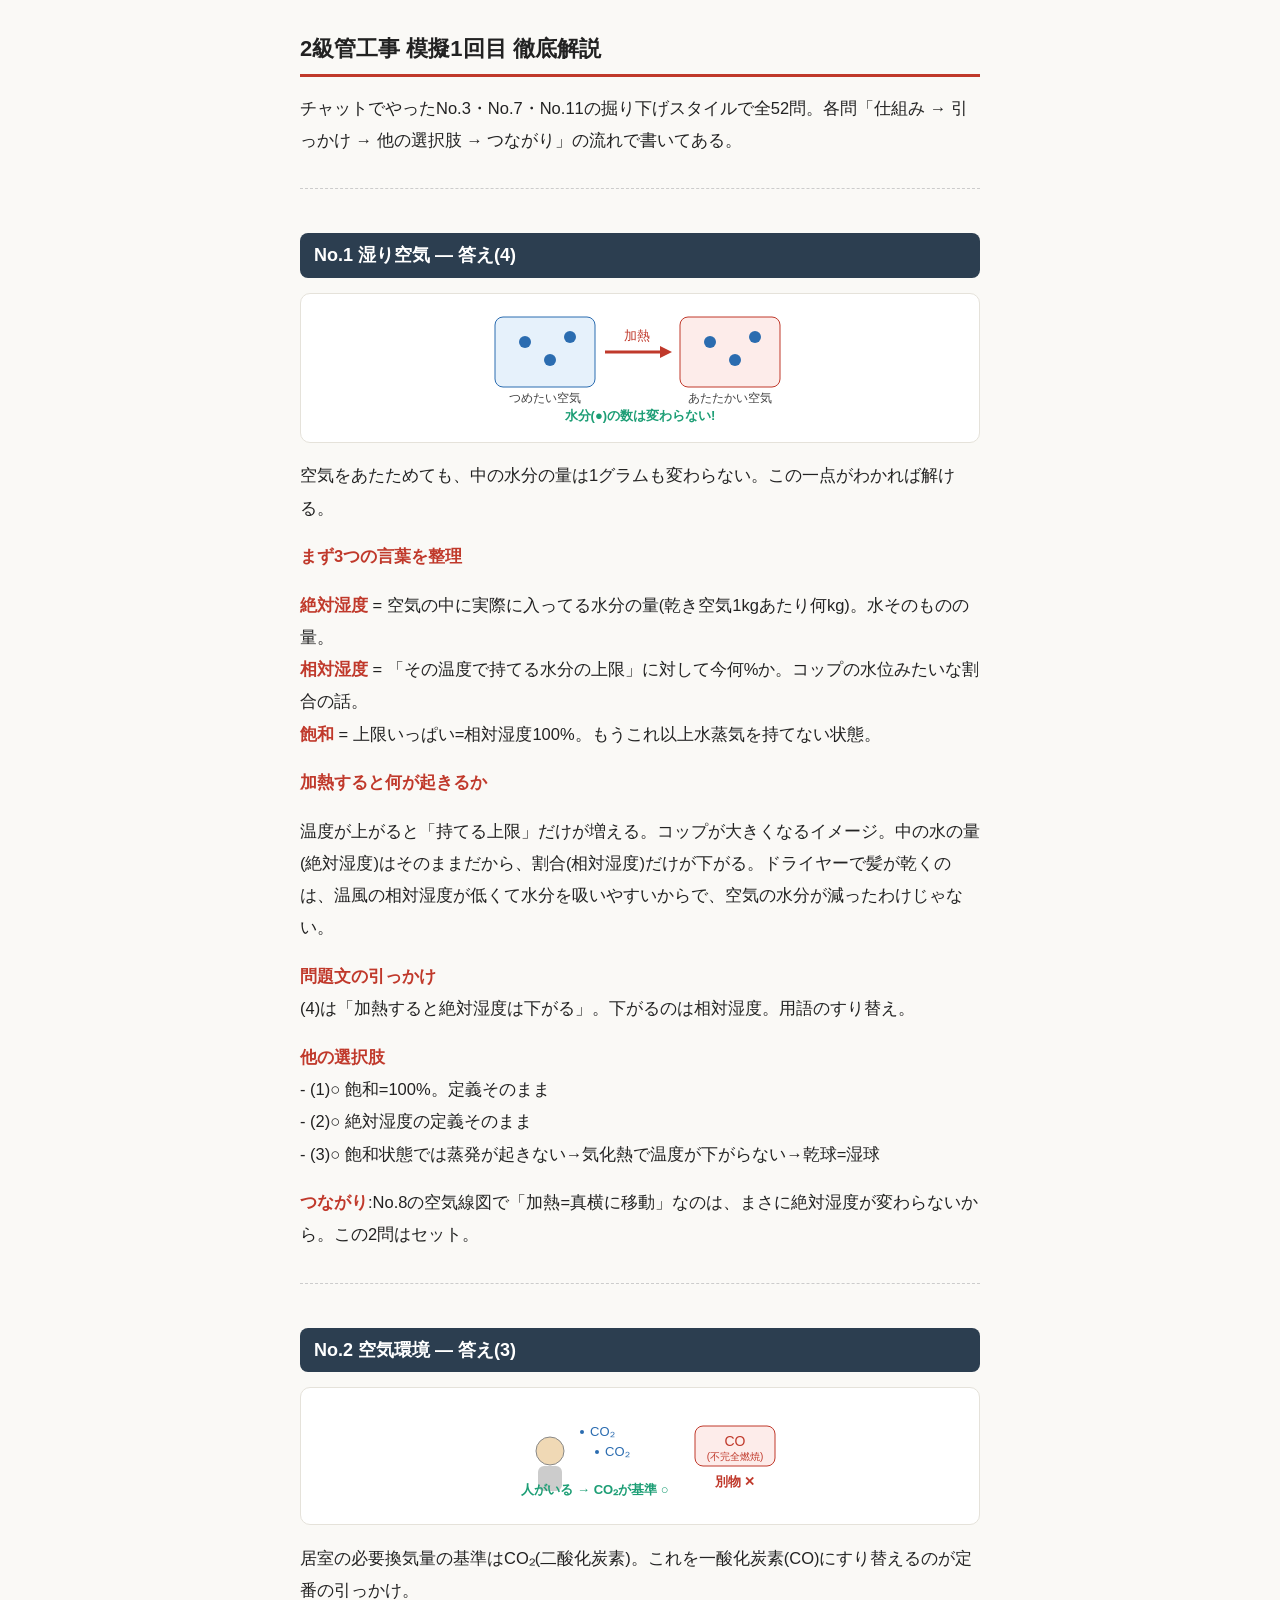
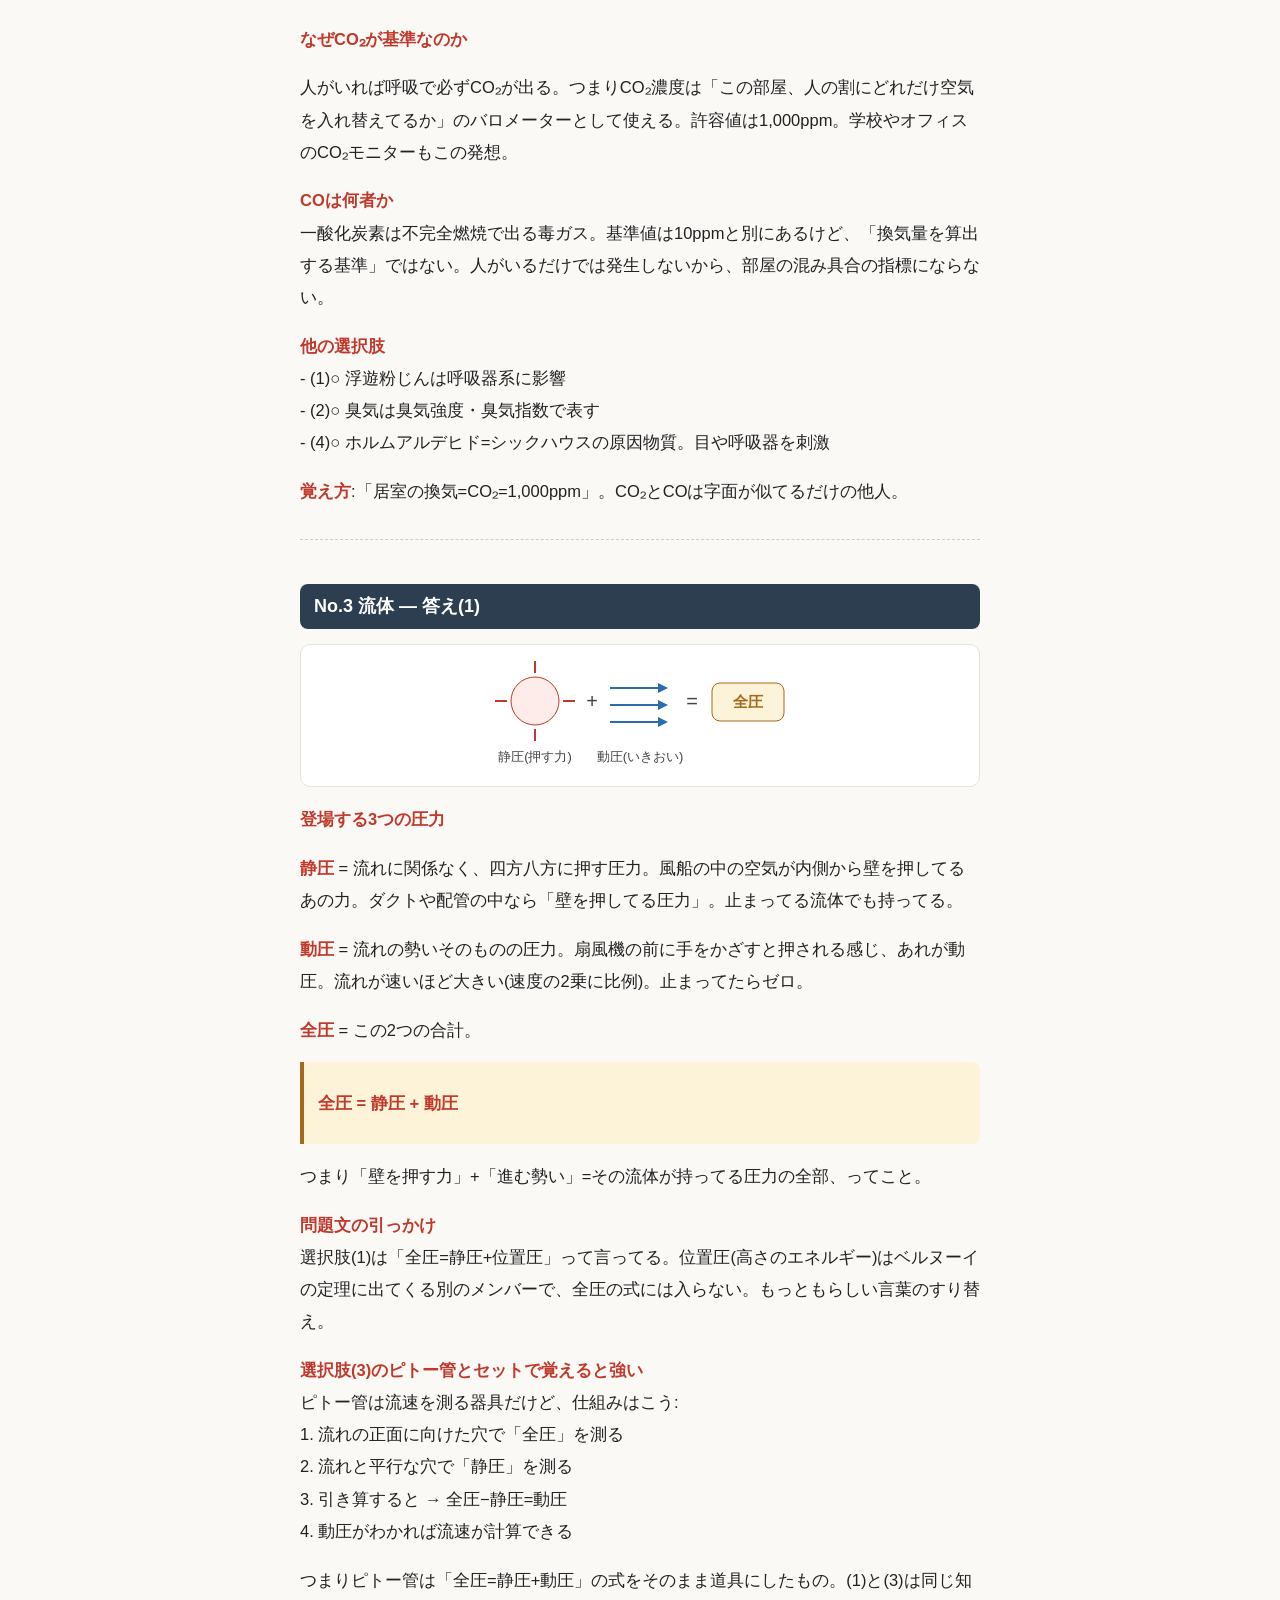
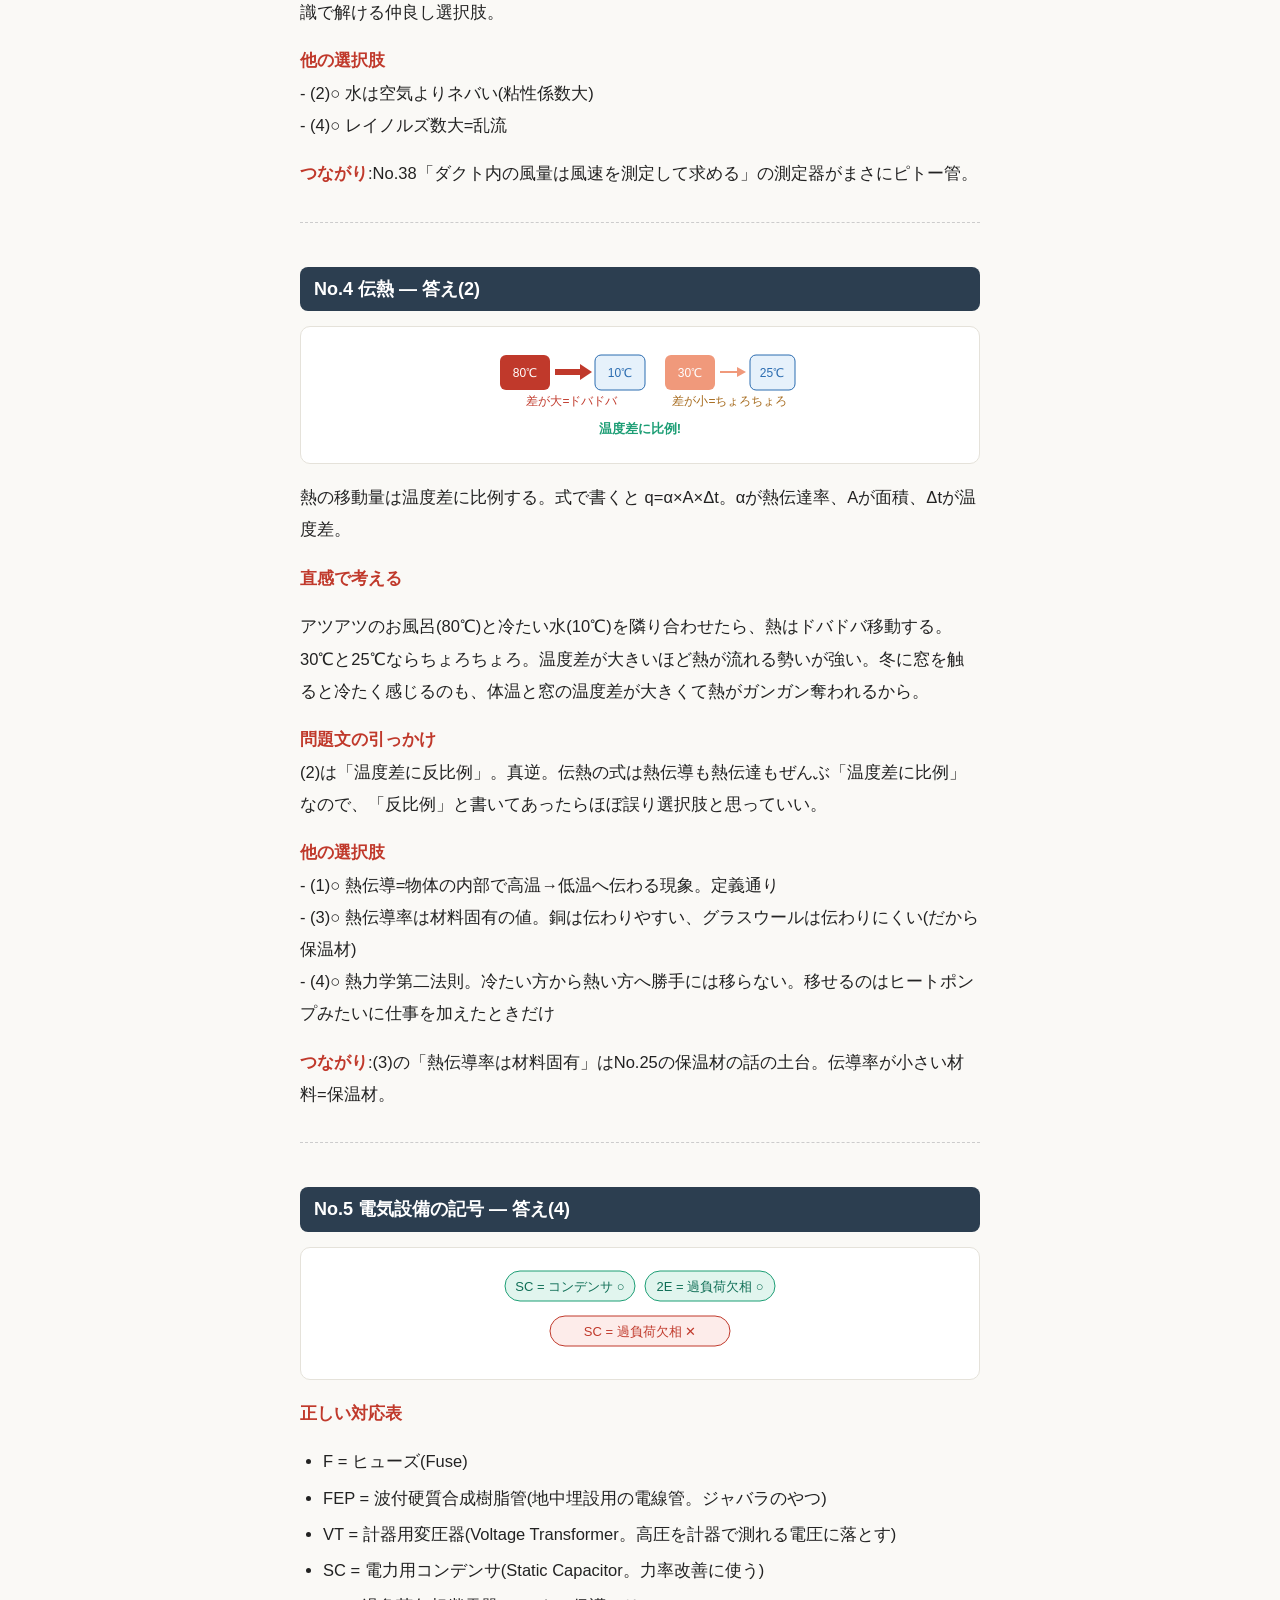
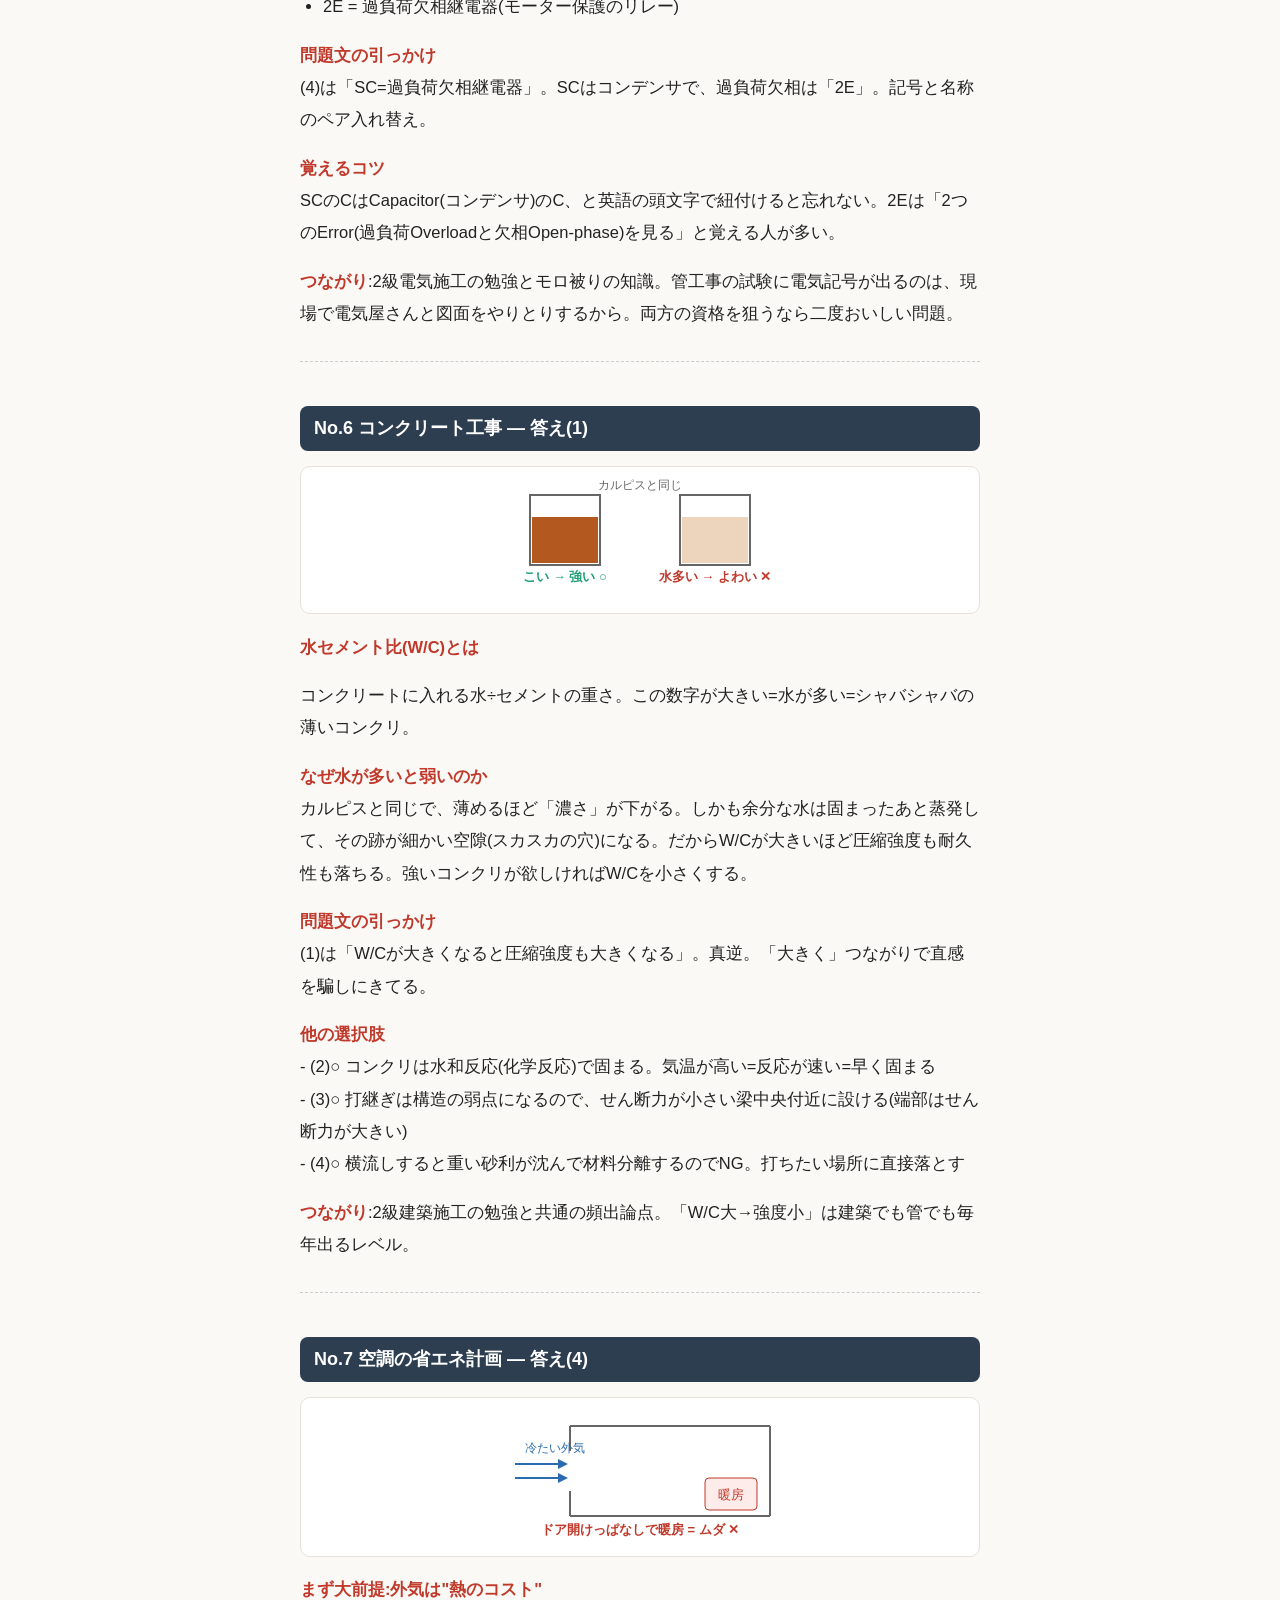
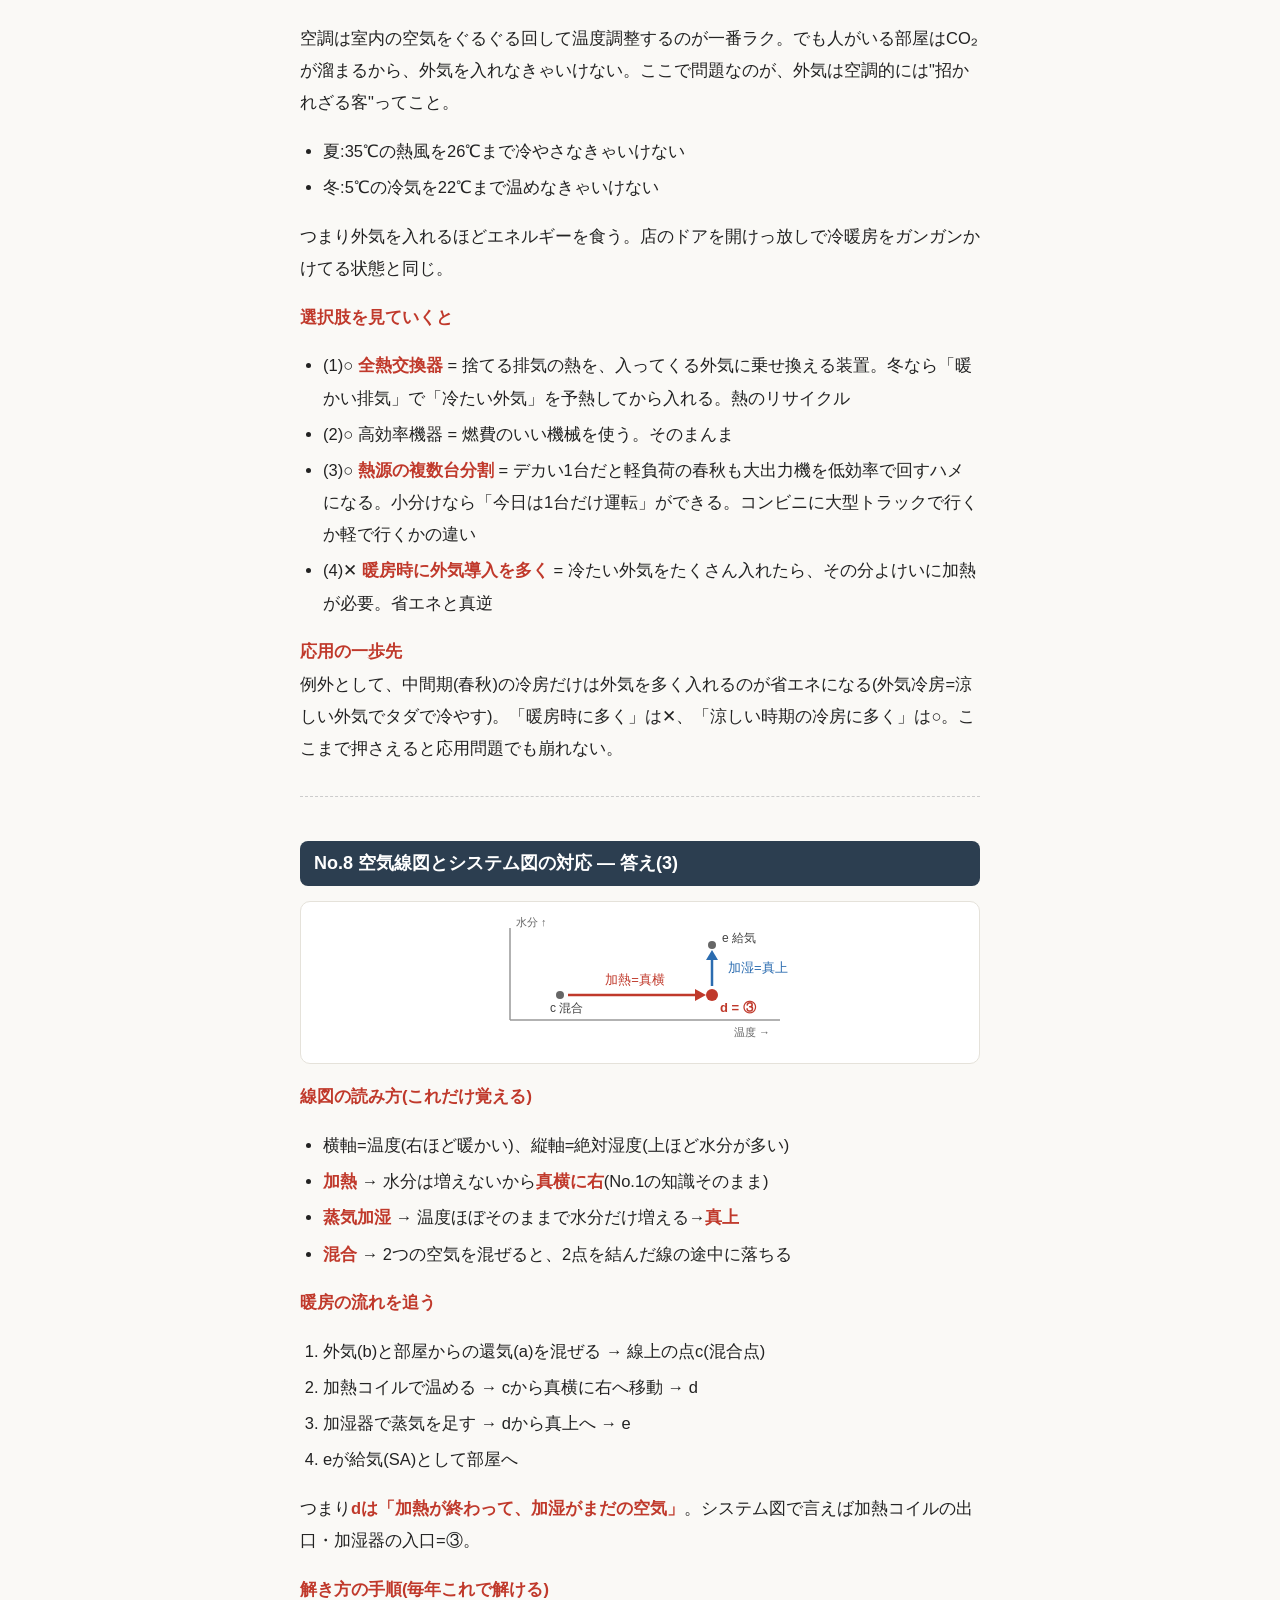
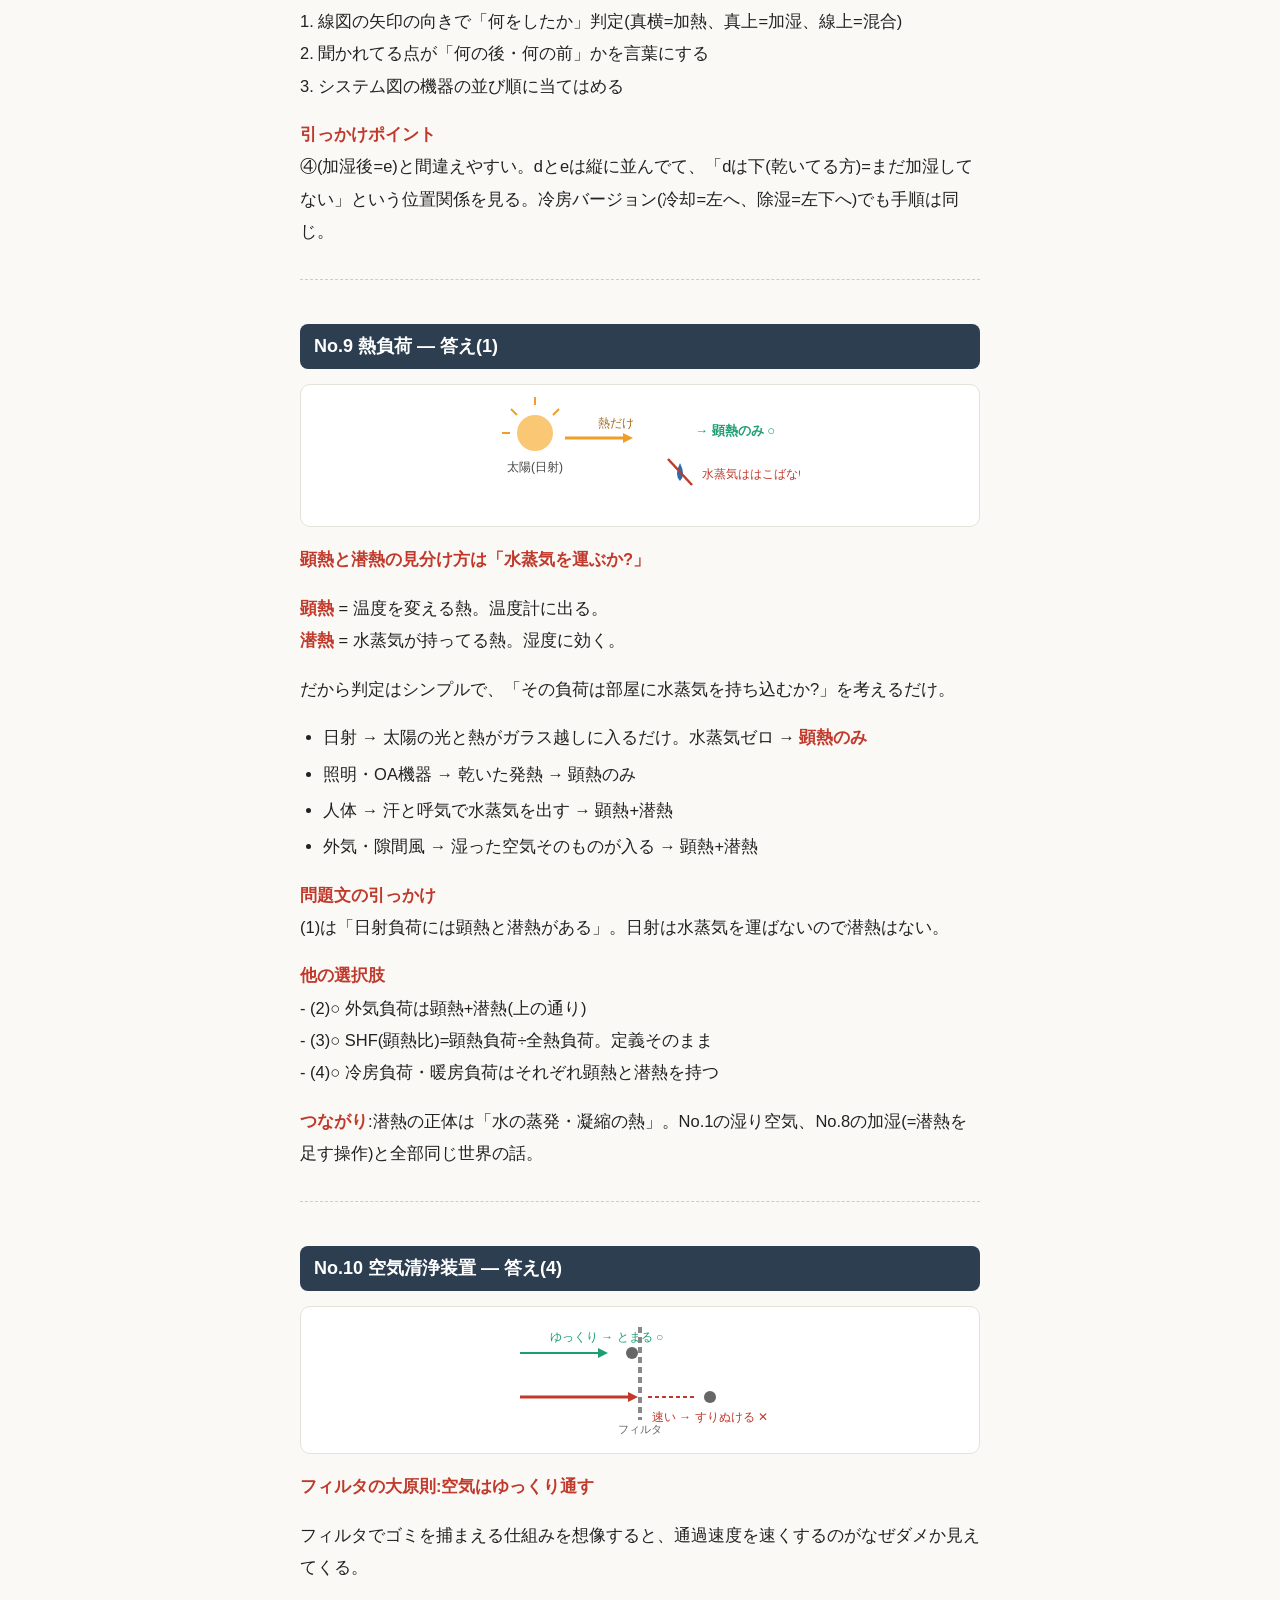
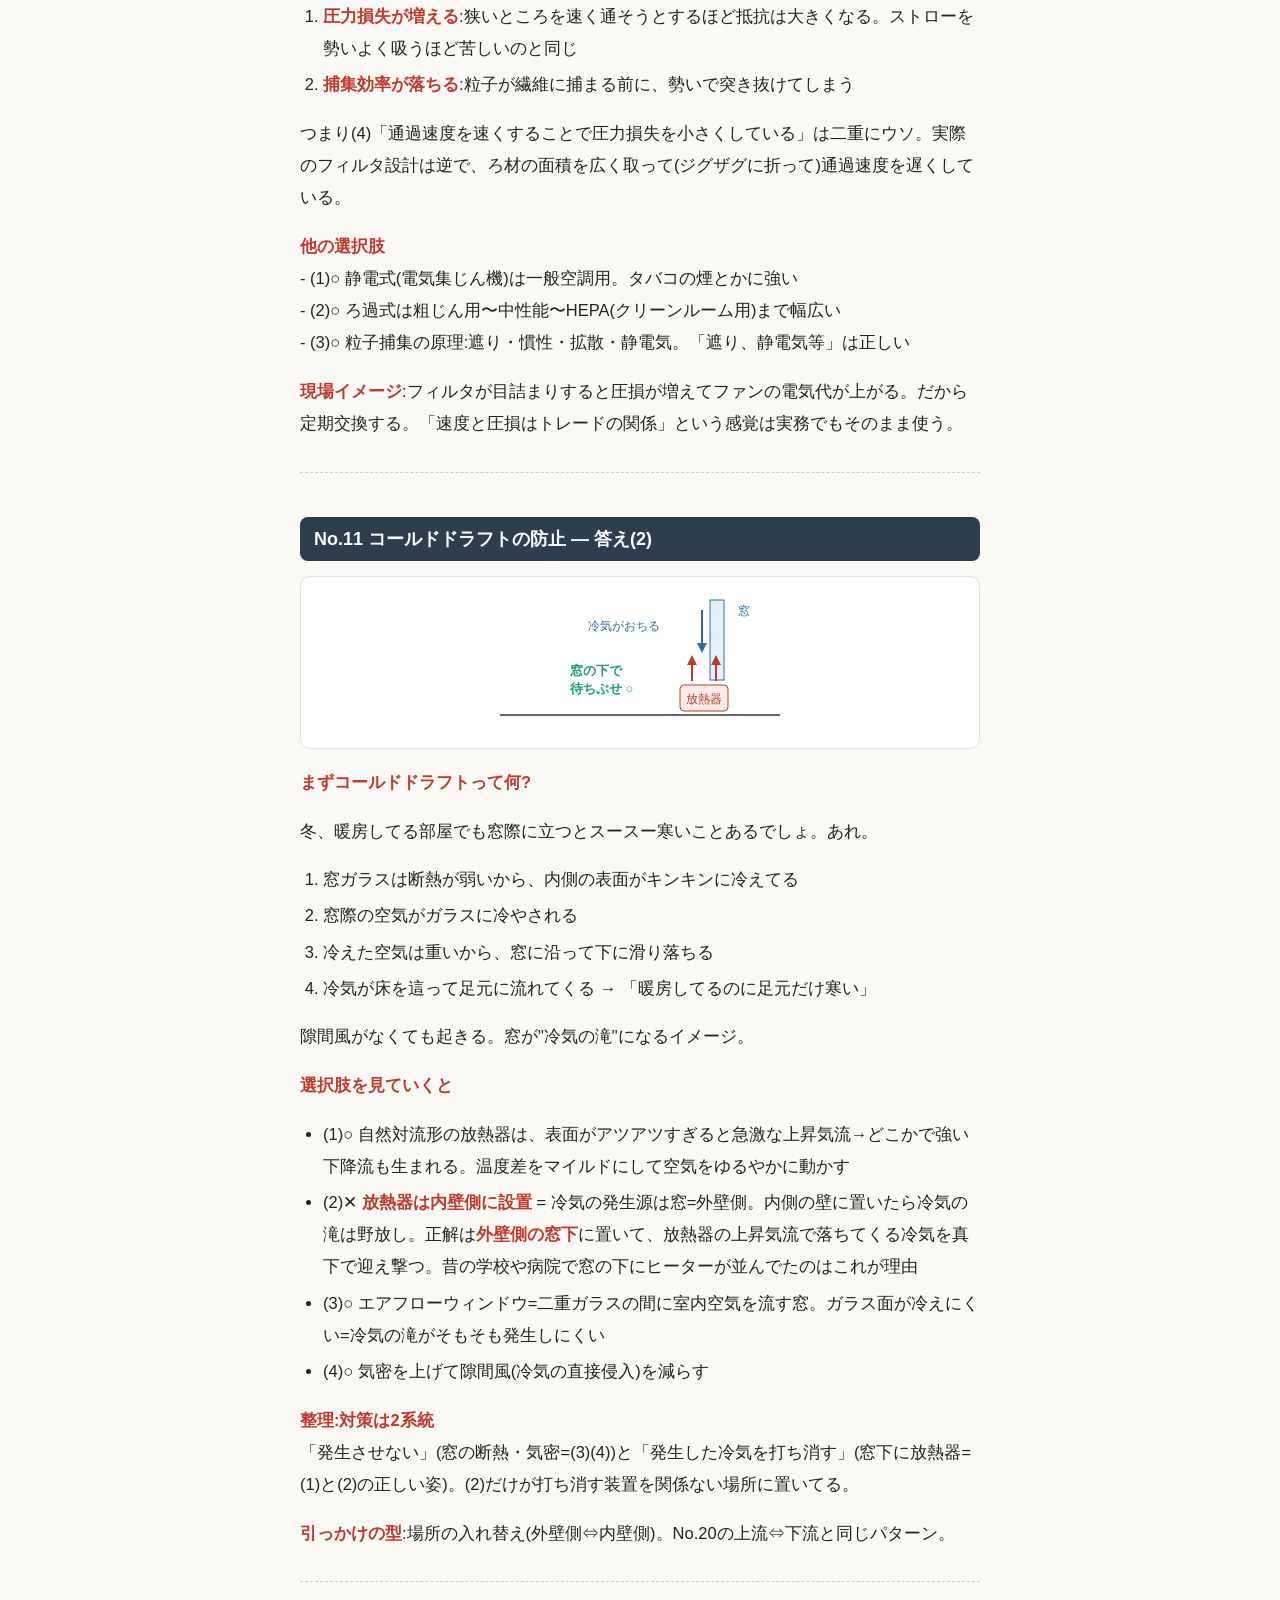
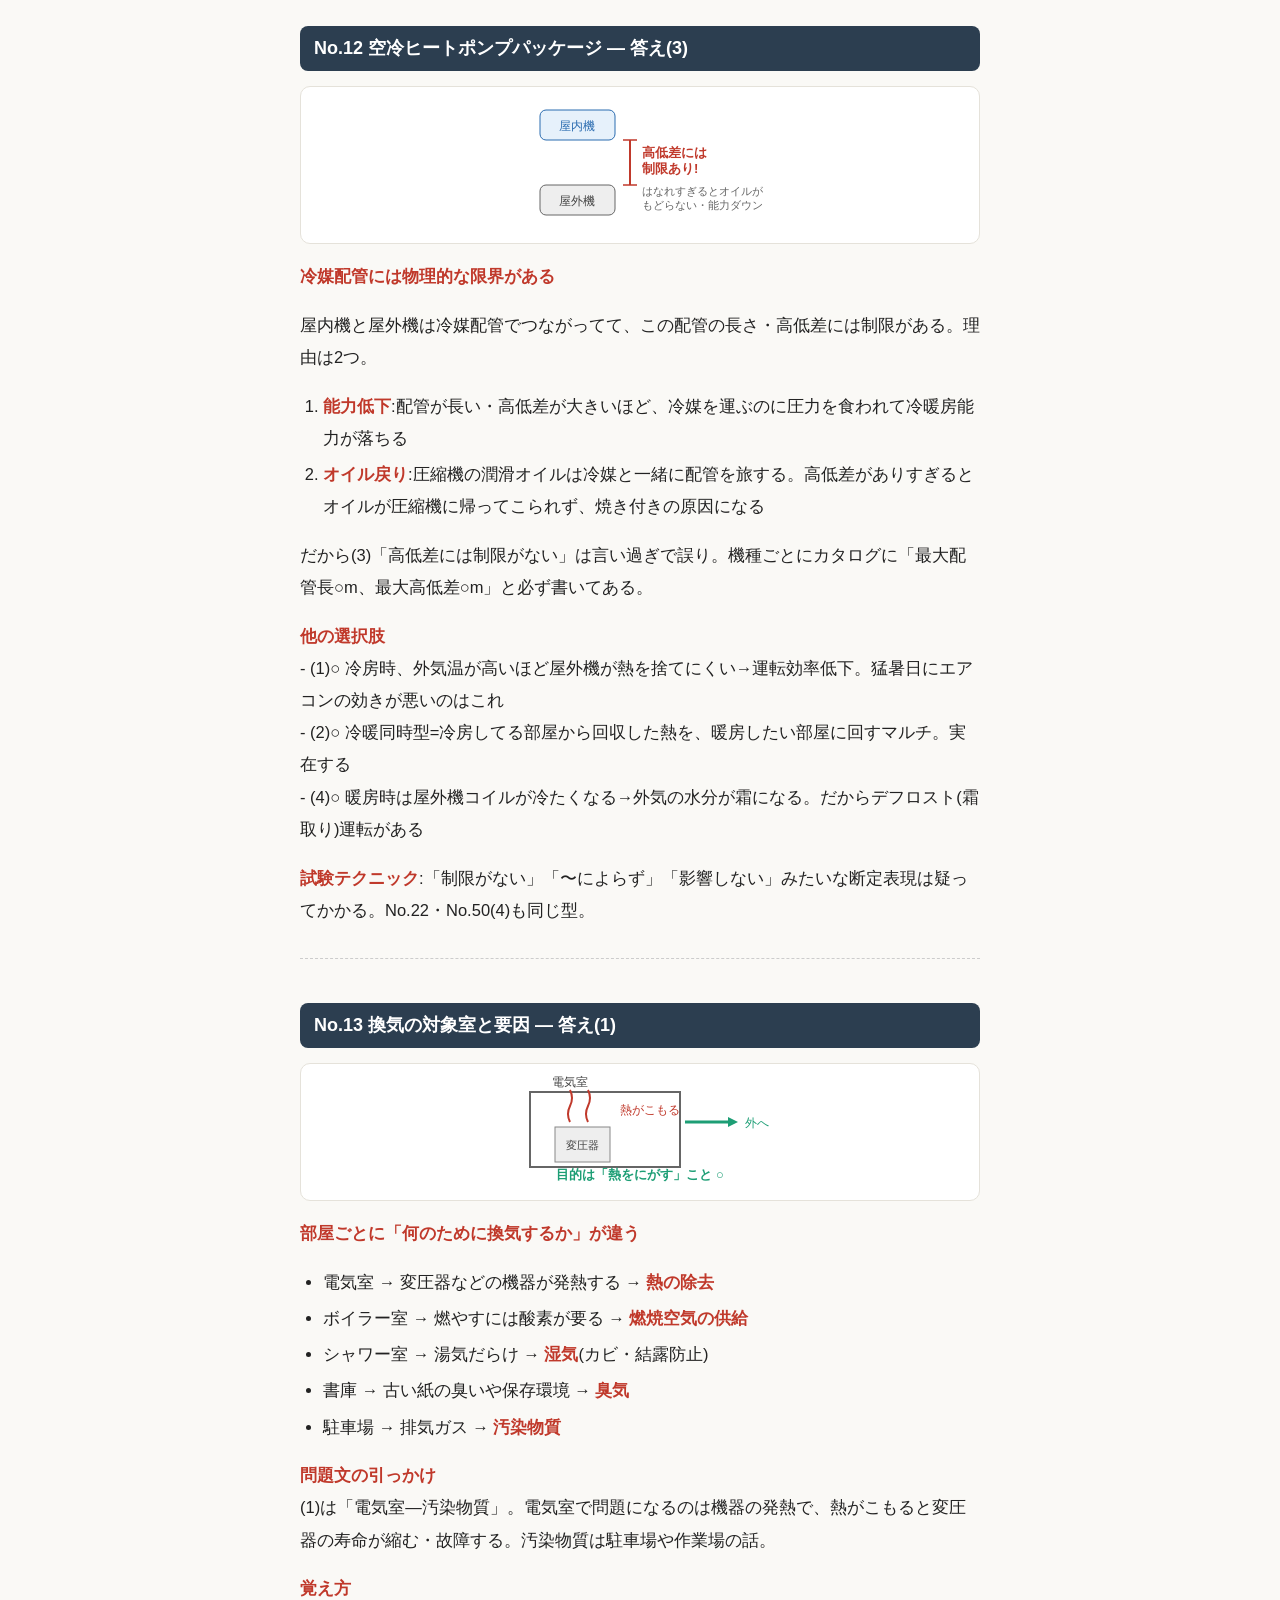
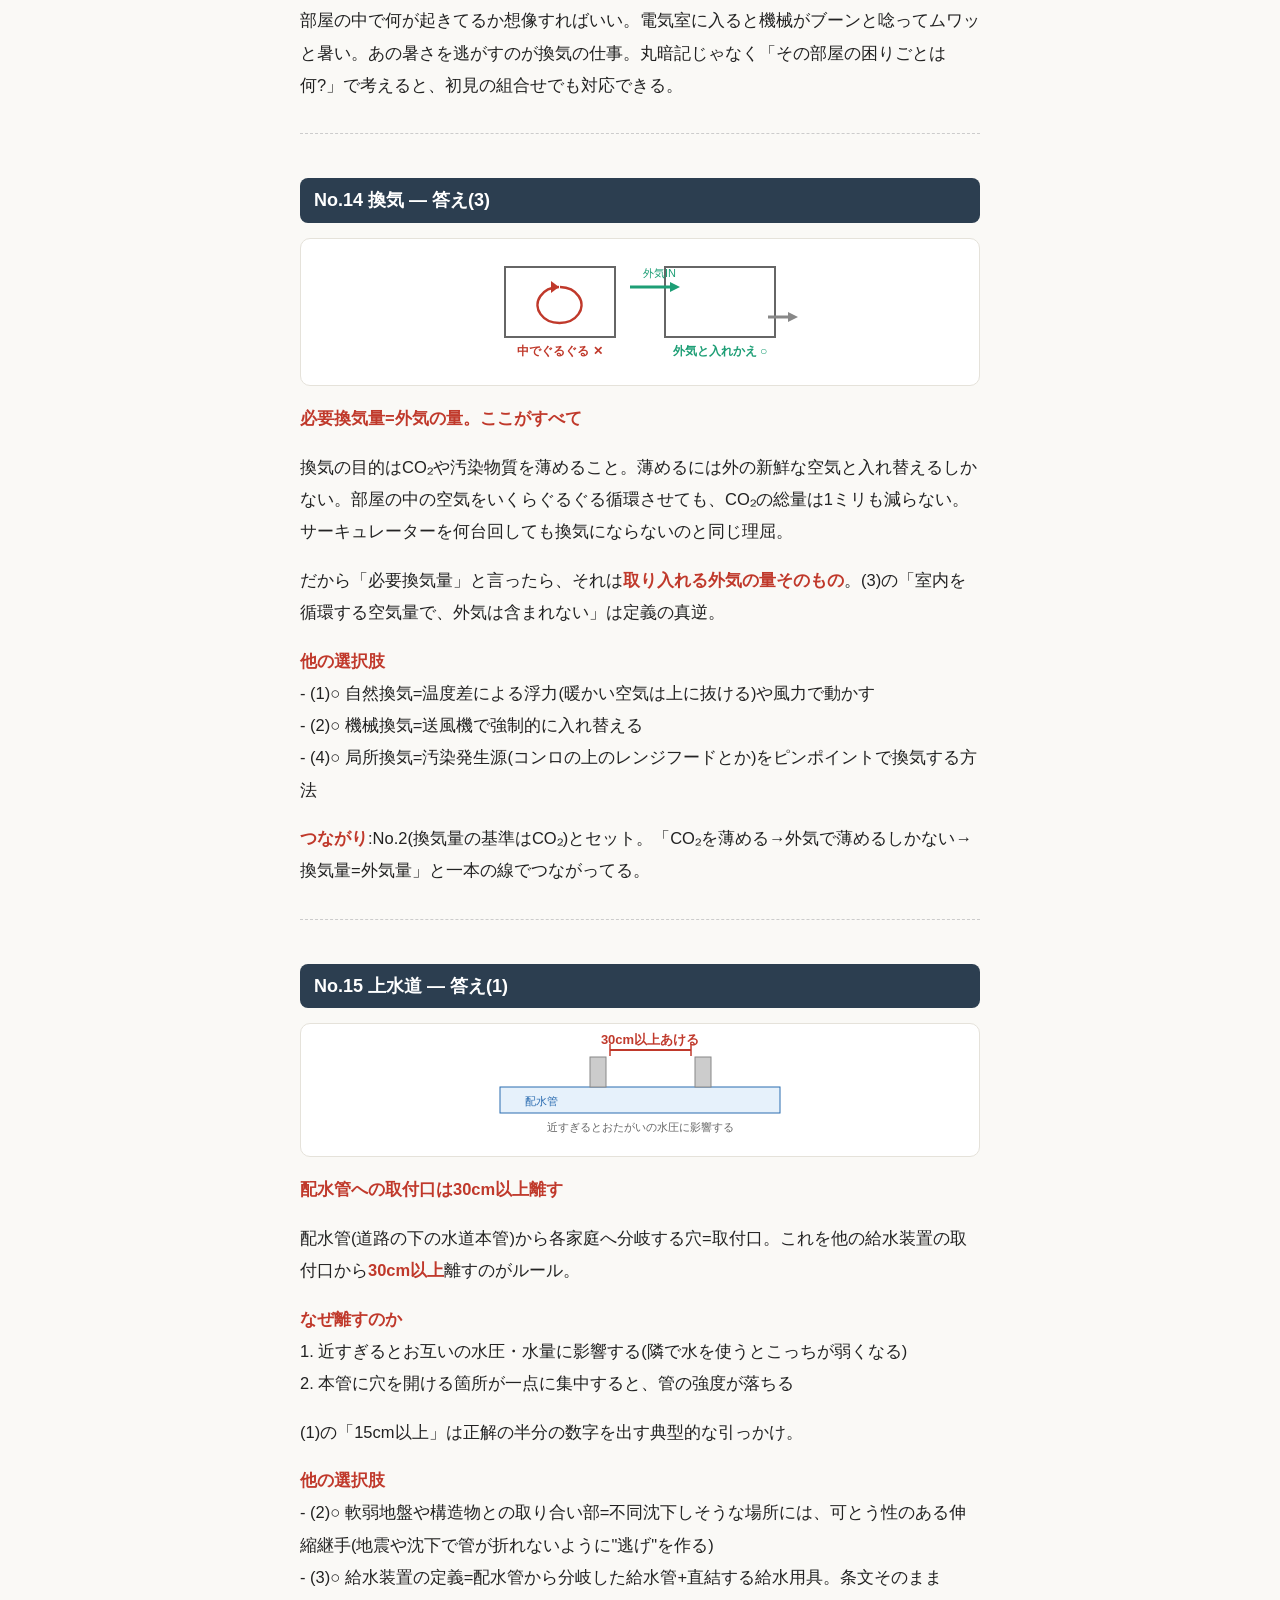
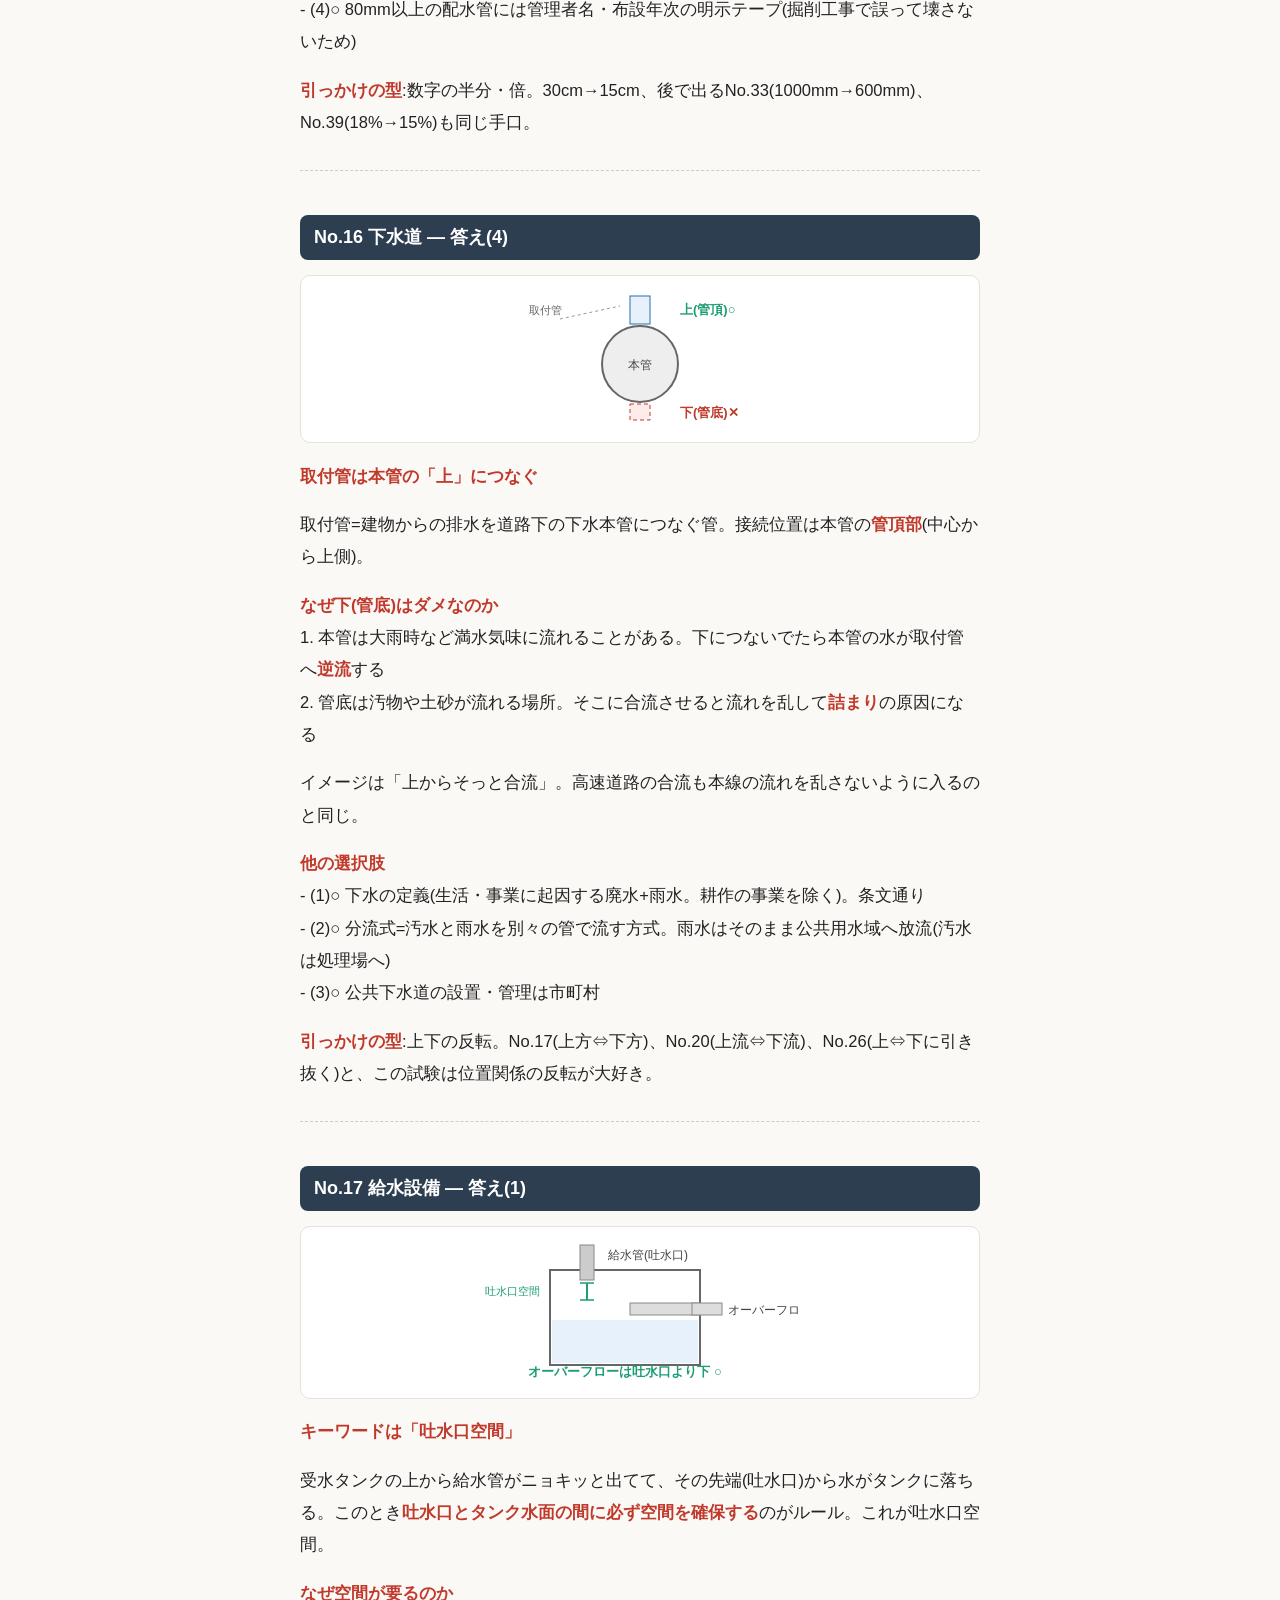
==== commit 04b3b63a: "Update kankouji-mogi1-kaisetsu.html" ====
--- a/kankouji-mogi1-kaisetsu.html
+++ b/kankouji-mogi1-kaisetsu.html
@@ -129,7 +129,7 @@
 <li>夏:35℃の熱風を26℃まで冷やさなきゃいけない</li>
 <li>冬:5℃の冷気を22℃まで温めなきゃいけない</li>
 </ul>
-<p>つまり外気を入れるほどエネルギーを食う。しゃぼんで例えるなら、店のドア開けっ放しで冷暖房ガンガンかけてる状態。</p>
+<p>つまり外気を入れるほどエネルギーを食う。店のドアを開けっ放しで冷暖房をガンガンかけてる状態と同じ。</p>
 <p><strong>選択肢を見ていくと</strong></p>
 <ul>
 <li>(1)○ <strong>全熱交換器</strong> = 捨てる排気の熱を、入ってくる外気に乗せ換える装置。冬なら「暖かい排気」で「冷たい外気」を予熱してから入れる。熱のリサイクル</li>
@@ -522,7 +522,7 @@
 - (1)○ 品質管理の目的=設計図書等で要求された品質を満足するように施工すること<br />
 - (3)○ PDCA(Plan計画→Do実施→Check確認→Action処置)の繰り返し=デミングサークル<br />
 - (4)○ 主要機器の試験・防火区画の貫通処理は<strong>全数検査</strong>。命や防火に関わる箇所は抜き取りじゃダメ</p>
-<p><strong>しゃぼん換算</strong>:日報のチェックをサボって給与計算をミスったら、訂正と信頼回復のコストの方がはるかに高い。あれと同じ構造。</p>
+<p><strong>身近な例</strong>:事務作業でもチェックをサボってミスが出ると、訂正と信頼回復のコストの方がはるかに高くつく。あれと同じ構造。</p>
 <hr />
 <h2>No.32 建設工事の安全管理 — 答え(1)</h2>
 <div class="ill"><svg viewBox="0 0 320 110" width="320"><rect x="30" y="25" width="70" height="50" fill="#e6f1fb" stroke="#2b6cb0"/><text x="65" y="55" font-size="12" fill="#2b6cb0" text-anchor="middle">A社</text><rect x="220" y="25" width="70" height="50" fill="#fdf3d8" stroke="#a5691b"/><text x="255" y="55" font-size="12" fill="#a5691b" text-anchor="middle">B社</text><line x1="105" y1="50" x2="212" y2="50" stroke="#1d9e75" stroke-width="2.5"/><polygon points="216,50 206,45 206,55" fill="#1d9e75"/><circle cx="150" cy="42" r="7" fill="#f0d9b5" stroke="#888"/><text x="160" y="98" font-size="13" fill="#1d9e75" text-anchor="middle" font-weight="bold">この移動中のケガも通勤災害 ○(かけもち保護)</text></svg></div>
@@ -534,8 +534,8 @@
 <li>単身赴任先⇔帰省先の住居間</li>
 </ol>
 <p>(1)「就業場所から他の就業場所へ移動する途中の災害は通勤災害に該当しない」は、2番を否定してるので誤り。かけもちで働く人が増えた時代に合わせた保護規定。</p>
-<p><strong>自分事として</strong><br />
-はるみみたいに2つの仕事を持ってる人のための制度そのもの。しゃぼんから現場(またはその逆)への移動中のケガも通勤災害の対象になりうる。覚える気がなくても覚えちゃう問題。</p>
+<p><strong>実務メモ</strong><br />
+かけもちで働く人のための制度そのもの。A社の仕事を終えてB社へ向かう途中のケガも通勤災害の対象になりうる。</p>
 <p><strong>他の選択肢</strong><br />
 - (2)○ 軟弱地盤での移動式クレーンは鉄板等を敷いて転倒防止。地盤ごと傾いて倒れる事故が実際に多い<br />
 - (3)○ WBGT(暑さ指数)=気温・湿度・輻射熱の組み合わせ。熱中症予防の指標。現場の朝礼で毎日見るやつ<br />
@@ -652,8 +652,8 @@
 - (1)○ 出来高払制でも労働時間に応じた一定額の賃金保障が必要(成果ゼロでも働いた時間分は守る)<br />
 - (3)○ 未成年者の賃金を親権者・後見人が代わって受け取るのは禁止(搾取防止。歴史的経緯のある条文)<br />
 - (4)○ 非常時払い:労働者が疾病等の費用に充てるため請求したら、支払期日前でも既往の労働分は支払う</p>
-<p><strong>自分事として</strong><br />
-しゃぼんでキャストの給与・成績を管理してる立場なら、この「名称を問わず全部賃金」の感覚は実務の土台そのもの。手当の名前を変えても法的性質は変わらない。</p>
+<p><strong>実務メモ</strong><br />
+給与計算の実務では、この「名称を問わず全部賃金」の感覚が土台になる。手当の名前を変えても法的性質は変わらない。</p>
 <hr />
 <h2>No.41 建築基準法(用語) — 答え(1)</h2>
 <div class="ill"><svg viewBox="0 0 320 110" width="320"><rect x="25" y="20" width="125" height="50" rx="8" fill="#e1f5ee" stroke="#1d9e75"/><text x="87" y="42" font-size="12" fill="#0f6e56" text-anchor="middle">カラオケ・ゲーセン</text><text x="87" y="60" font-size="12" fill="#0f6e56" text-anchor="middle">(娯楽でずっといる)</text><text x="87" y="92" font-size="13" fill="#1d9e75" text-anchor="middle" font-weight="bold">居室 ○</text><rect x="172" y="20" width="125" height="50" rx="8" fill="#eee" stroke="#888"/><text x="234" y="42" font-size="12" fill="#555" text-anchor="middle">トイレ・浴室・廊下</text><text x="234" y="60" font-size="12" fill="#555" text-anchor="middle">(一時的にしかいない)</text><text x="234" y="92" font-size="13" fill="#666" text-anchor="middle" font-weight="bold">居室じゃない</text></svg></div>
@@ -668,7 +668,7 @@
 <p><strong>居室じゃないのは?</strong><br />
 トイレ・浴室・洗面所・納戸・廊下・玄関=用は足すけど「一時的にしかいない」場所。継続性で切る。</p>
 <p><strong>なぜ居室かどうかが大事か</strong><br />
-居室と認定されると採光・換気・天井高などの基準が適用される。人がずっといる場所だから環境を法で守る、という思想。しゃぼんの店舗の部屋たちも多くは居室扱いで、換気設備の基準がかかってる。</p>
+居室と認定されると採光・換気・天井高などの基準が適用される。人がずっといる場所だから環境を法で守る、という思想。飲食店やカラオケ店の部屋も多くは居室扱いで、換気設備の基準がかかってる。</p>
 <p><strong>他の選択肢</strong><br />
 - (2)○ 避雷針は建築設備<br />
 - (3)○ 金属板・ガラスは不燃材料<br />
@@ -692,7 +692,7 @@
 <p><strong>資格には「担当業種」がある</strong></p>
 <p>主任技術者になれる要件は業種ごとに決まってる。管工事なら:</p>
 <ul>
-<li>2級管工事施工管理技士(第二次検定合格) → ○ ※はるみが今目指してるやつ</li>
+<li>2級管工事施工管理技士(第二次検定合格) → ○</li>
 <li>管工事に関し実務経験10年以上 → ○</li>
 <li>建築設備士となった後、管工事1年以上の実務 → ○</li>
 <li>技術士(該当部門) → ○</li>
@@ -701,7 +701,7 @@
 一級建築士は建築士法の資格で、建設業法上は「建築一式工事」等の技術者要件。設計の最高峰資格ではあるけど、<strong>管工事の施工</strong>の技術者資格ではない。「偉い資格だから何でもできそう」という印象を突いた引っかけ。(2)が該当しない=正解。</p>
 <p><strong>覚え方</strong><br />
 「資格と業種のペア」で見る。電気工事士→電気工事、建築士→建築工事、管工事技士→管工事。畑違いの偉い資格が混ざってたらそれが答え。</p>
-<p><strong>モチベ的つながり</strong>:この試験(第一次)に受かって第二次まで取れば、はるみ自身が(1)の要件で主任技術者になれる。この問題は自分の未来の話。</p>
+<p><strong>モチベ的つながり</strong>:この試験(第一次)に受かって第二次まで取れば、自分自身が(1)の要件で主任技術者になれる。受験者にとっては未来の自分の話。</p>
 <hr />
 <h2>No.44 建設業法(標識) — 答え(3)</h2>
 <div class="ill"><svg viewBox="0 0 320 130" width="320"><rect x="70" y="15" width="180" height="95" rx="6" fill="#fff" stroke="#666" stroke-width="2"/><text x="160" y="34" font-size="12" fill="#444" text-anchor="middle" font-weight="bold">建設業の許可票</text><text x="85" y="54" font-size="11" fill="#0f6e56">✓ 商号・代表者の氏名</text><text x="85" y="70" font-size="11" fill="#0f6e56">✓ 一般/特定の別・許可番号</text><text x="85" y="86" font-size="11" fill="#0f6e56">✓ 主任技術者の氏名</text><text x="85" y="102" font-size="11" fill="#c0392b" font-weight="bold">✕ 現場代理人 → のらない!</text><text x="160" y="126" font-size="11" fill="#666" text-anchor="middle">現場代理人は契約上の存在で、標識とは別枠</text></svg></div>
@@ -744,7 +744,7 @@
 <strong>③ 再生業者</strong>:回収されたフロンの再生(許可業者)</p>
 <p><strong>問題文の引っかけ</strong><br />
 (3)「フロン類の再生の実施」は③再生業者の仕事。管理者の取組事項として法に定められていない=正解。持ち主は「見張って、記録して、直させる」係で、フロンそのものを触る作業は業者の領分。</p>
-<p><strong>現場イメージ</strong>:店舗や事務所の業務用エアコンの持ち主は全員この「管理者」。しゃぼんの空調も対象で、簡易点検の記録は本来オーナー側の義務。実務でもそのまま使う知識。</p>
+<p><strong>現場イメージ</strong>:店舗や事務所の業務用エアコンの持ち主は全員この「管理者」で、簡易点検の記録は本来オーナー側の義務。実務でもそのまま使う知識。</p>
 <hr />
 <h2>No.47 建築物省エネ法 — 答え(4)</h2>
 <div class="ill"><svg viewBox="0 0 320 120" width="320"><rect x="15" y="15" width="230" height="75" rx="12" fill="#e1f5ee" stroke="#1d9e75" stroke-width="2"/><text x="130" y="34" font-size="12" fill="#0f6e56" text-anchor="middle" font-weight="bold">省エネ法の対象</text><rect x="28" y="45" width="62" height="24" rx="12" fill="#fff" stroke="#1d9e75"/><text x="59" y="61" font-size="10" fill="#0f6e56" text-anchor="middle">空調・換気</text><rect x="96" y="45" width="44" height="24" rx="12" fill="#fff" stroke="#1d9e75"/><text x="118" y="61" font-size="10" fill="#0f6e56" text-anchor="middle">照明</text><rect x="146" y="45" width="44" height="24" rx="12" fill="#fff" stroke="#1d9e75"/><text x="168" y="61" font-size="10" fill="#0f6e56" text-anchor="middle">給湯</text><rect x="196" y="45" width="42" height="24" rx="12" fill="#fff" stroke="#1d9e75"/><text x="217" y="61" font-size="10" fill="#0f6e56" text-anchor="middle">昇降機</text><rect x="255" y="40" width="55" height="34" rx="8" fill="#fdecea" stroke="#c0392b" stroke-width="2"/><text x="282" y="56" font-size="10" fill="#c0392b" text-anchor="middle">ガス設備</text><text x="282" y="69" font-size="10" fill="#c0392b" text-anchor="middle" font-weight="bold">対象外✕</text><text x="160" y="112" font-size="11" fill="#666" text-anchor="middle">ガスはエネルギーを「はこぶ管」で「つかう設備」じゃない</text></svg></div>
@@ -849,4 +849,4 @@
 <p>2回目を解くときは、選択肢を読みながら「これはどの型か?」を考えるクセをつけて。知らない論点でも誤答を嗅ぎ分けられるようになるよ。</p>
 </main>
 </body>
-</html>+</html>
